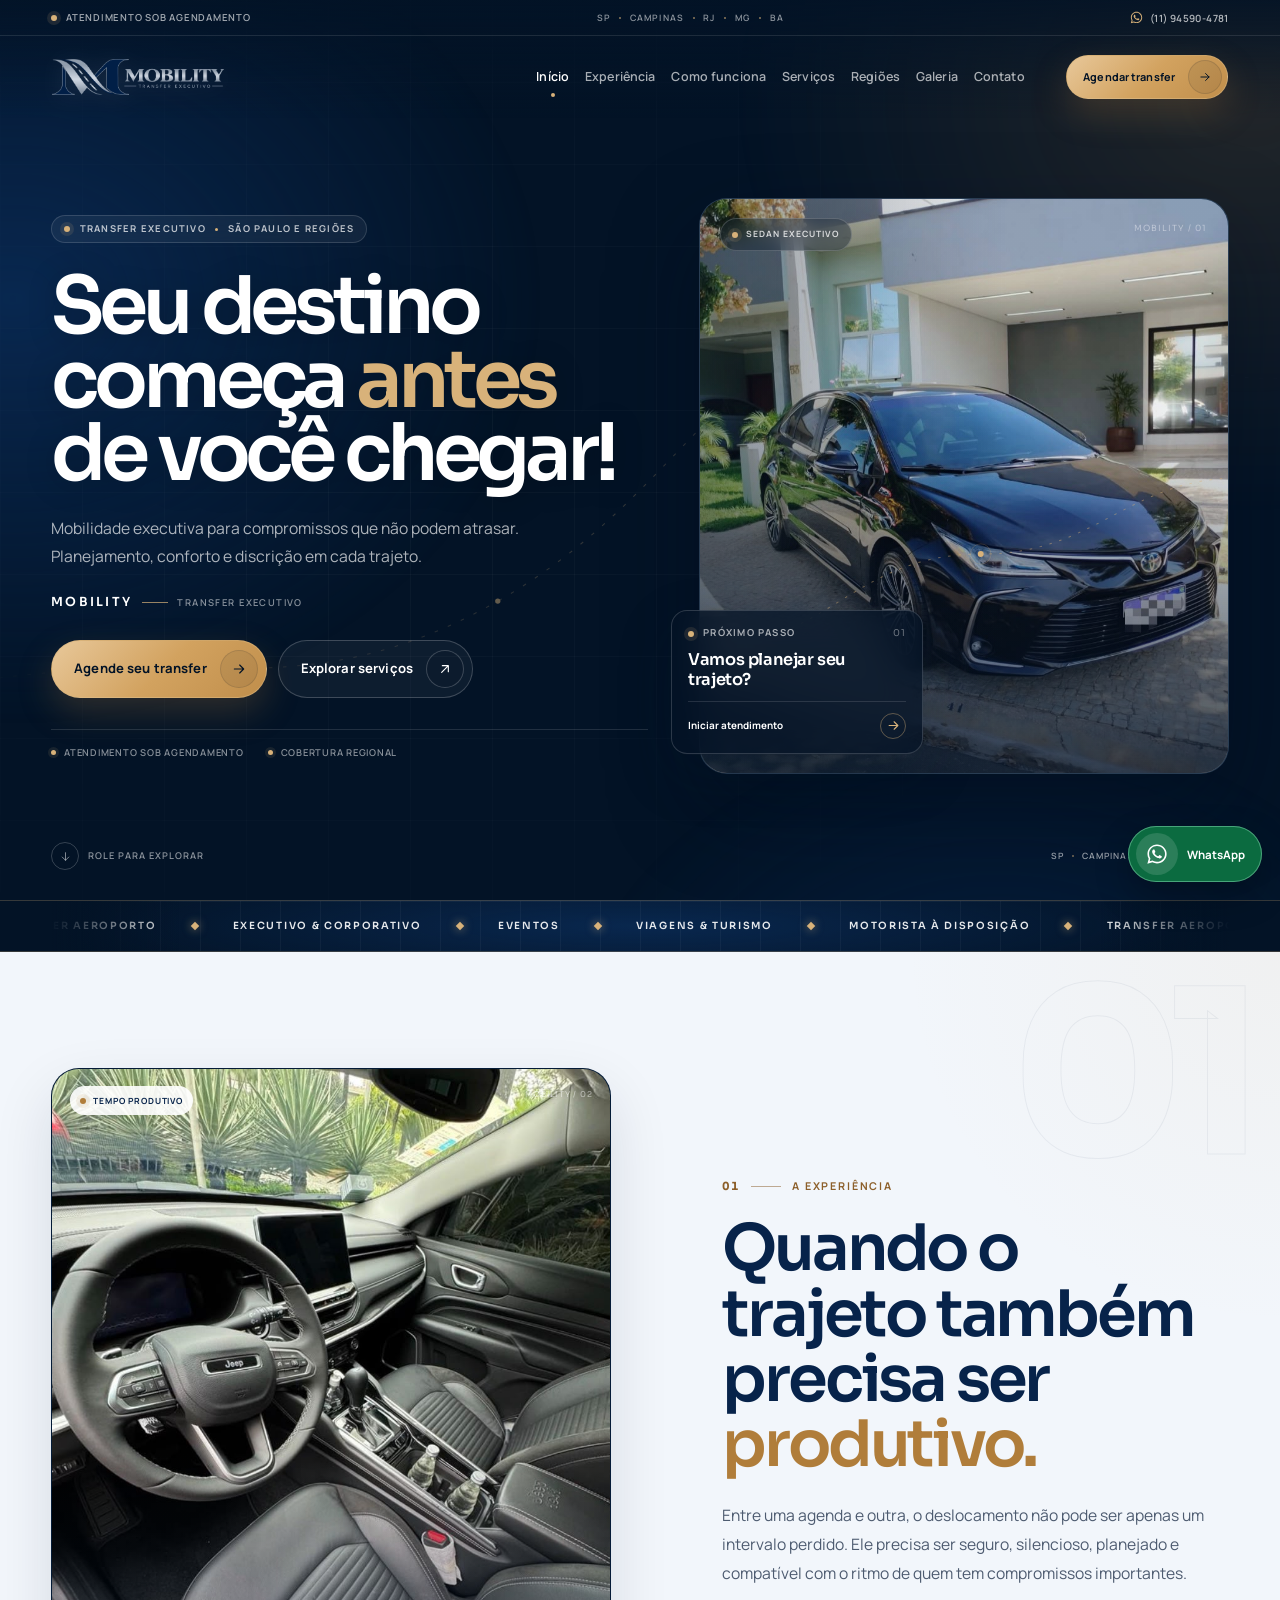
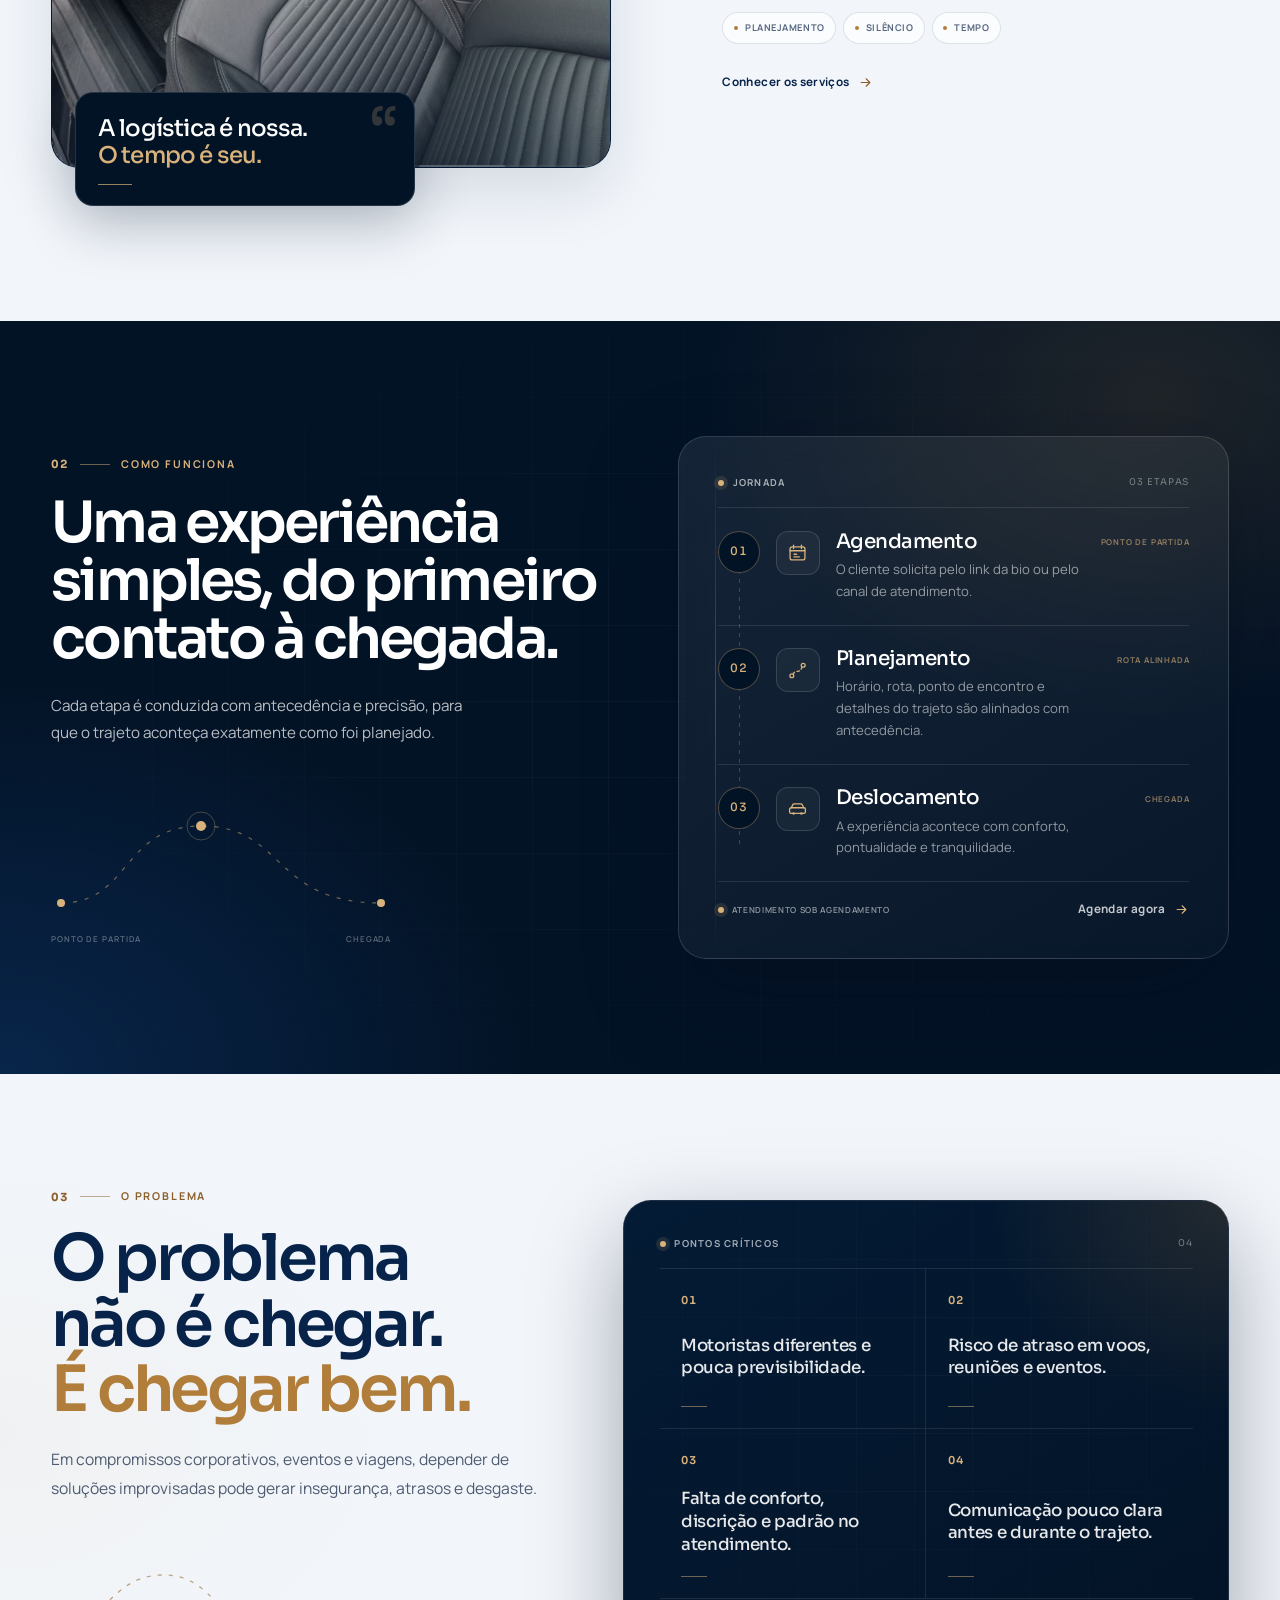
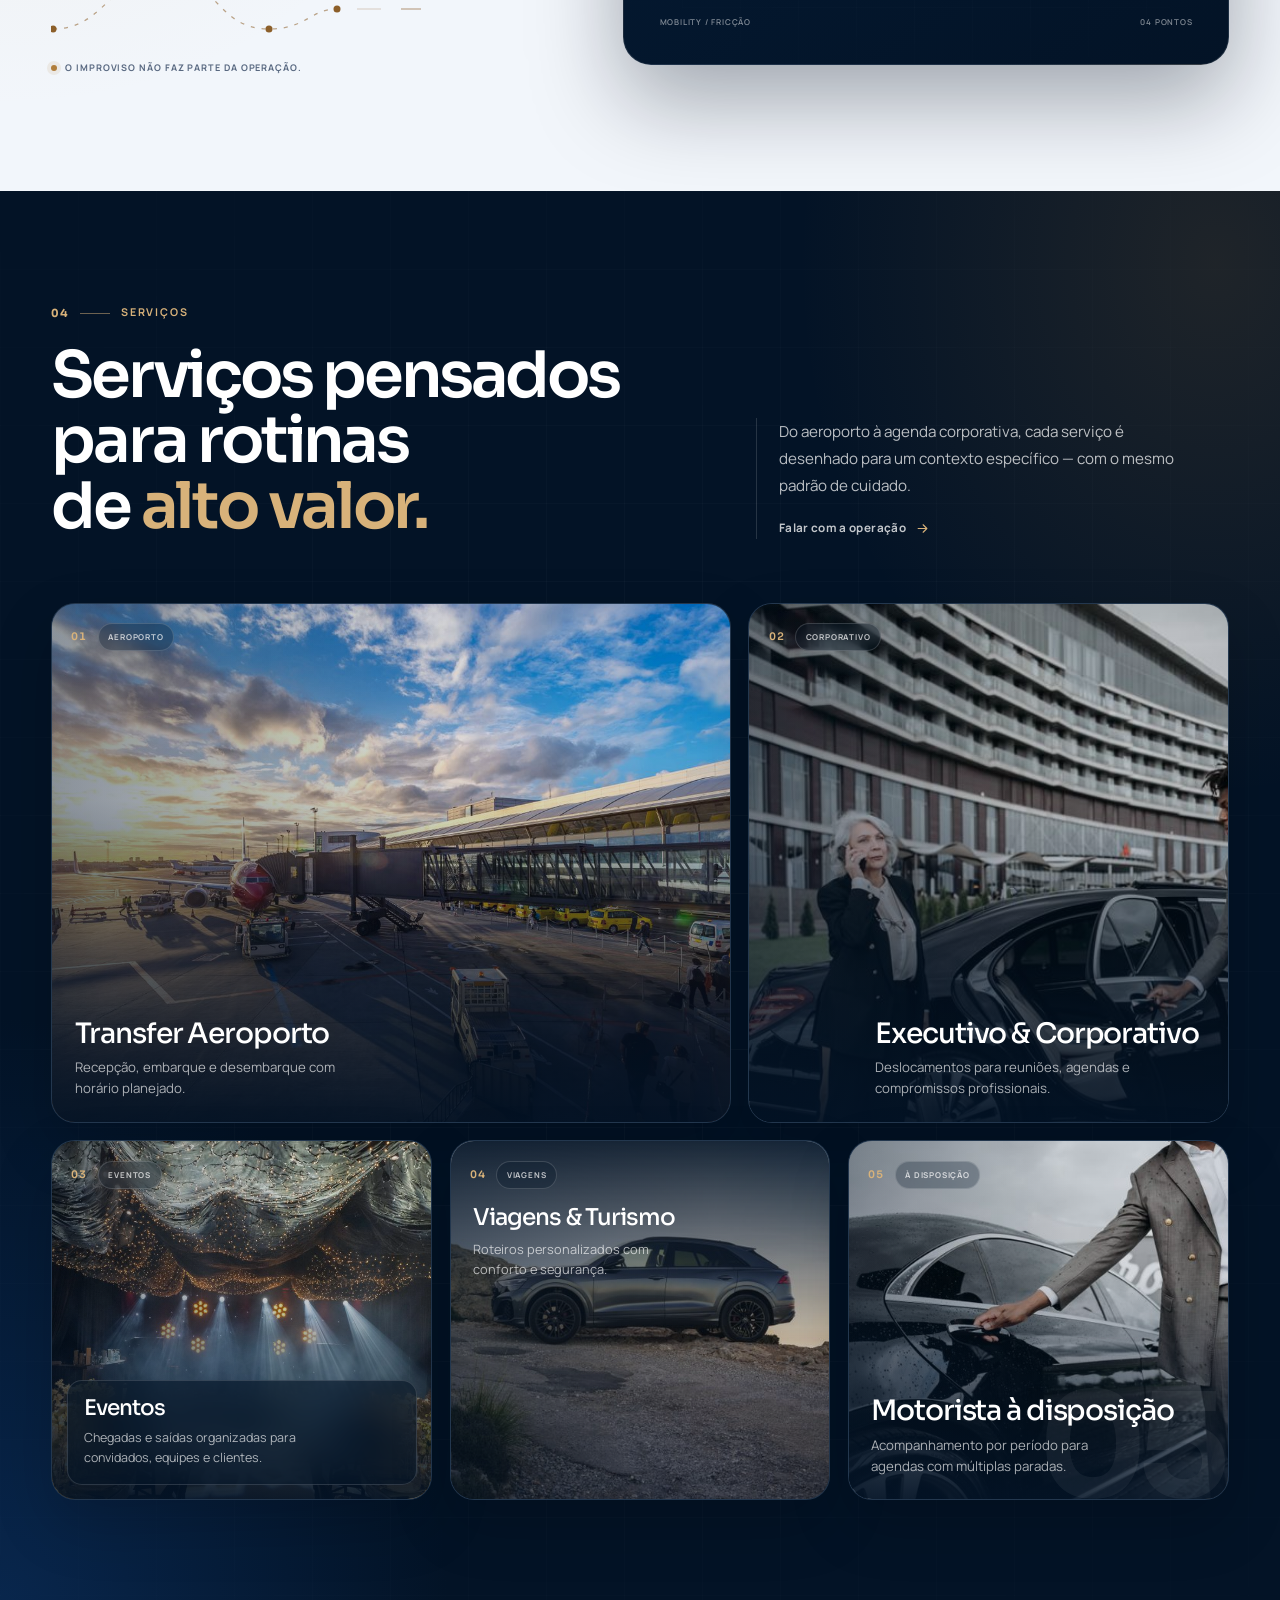
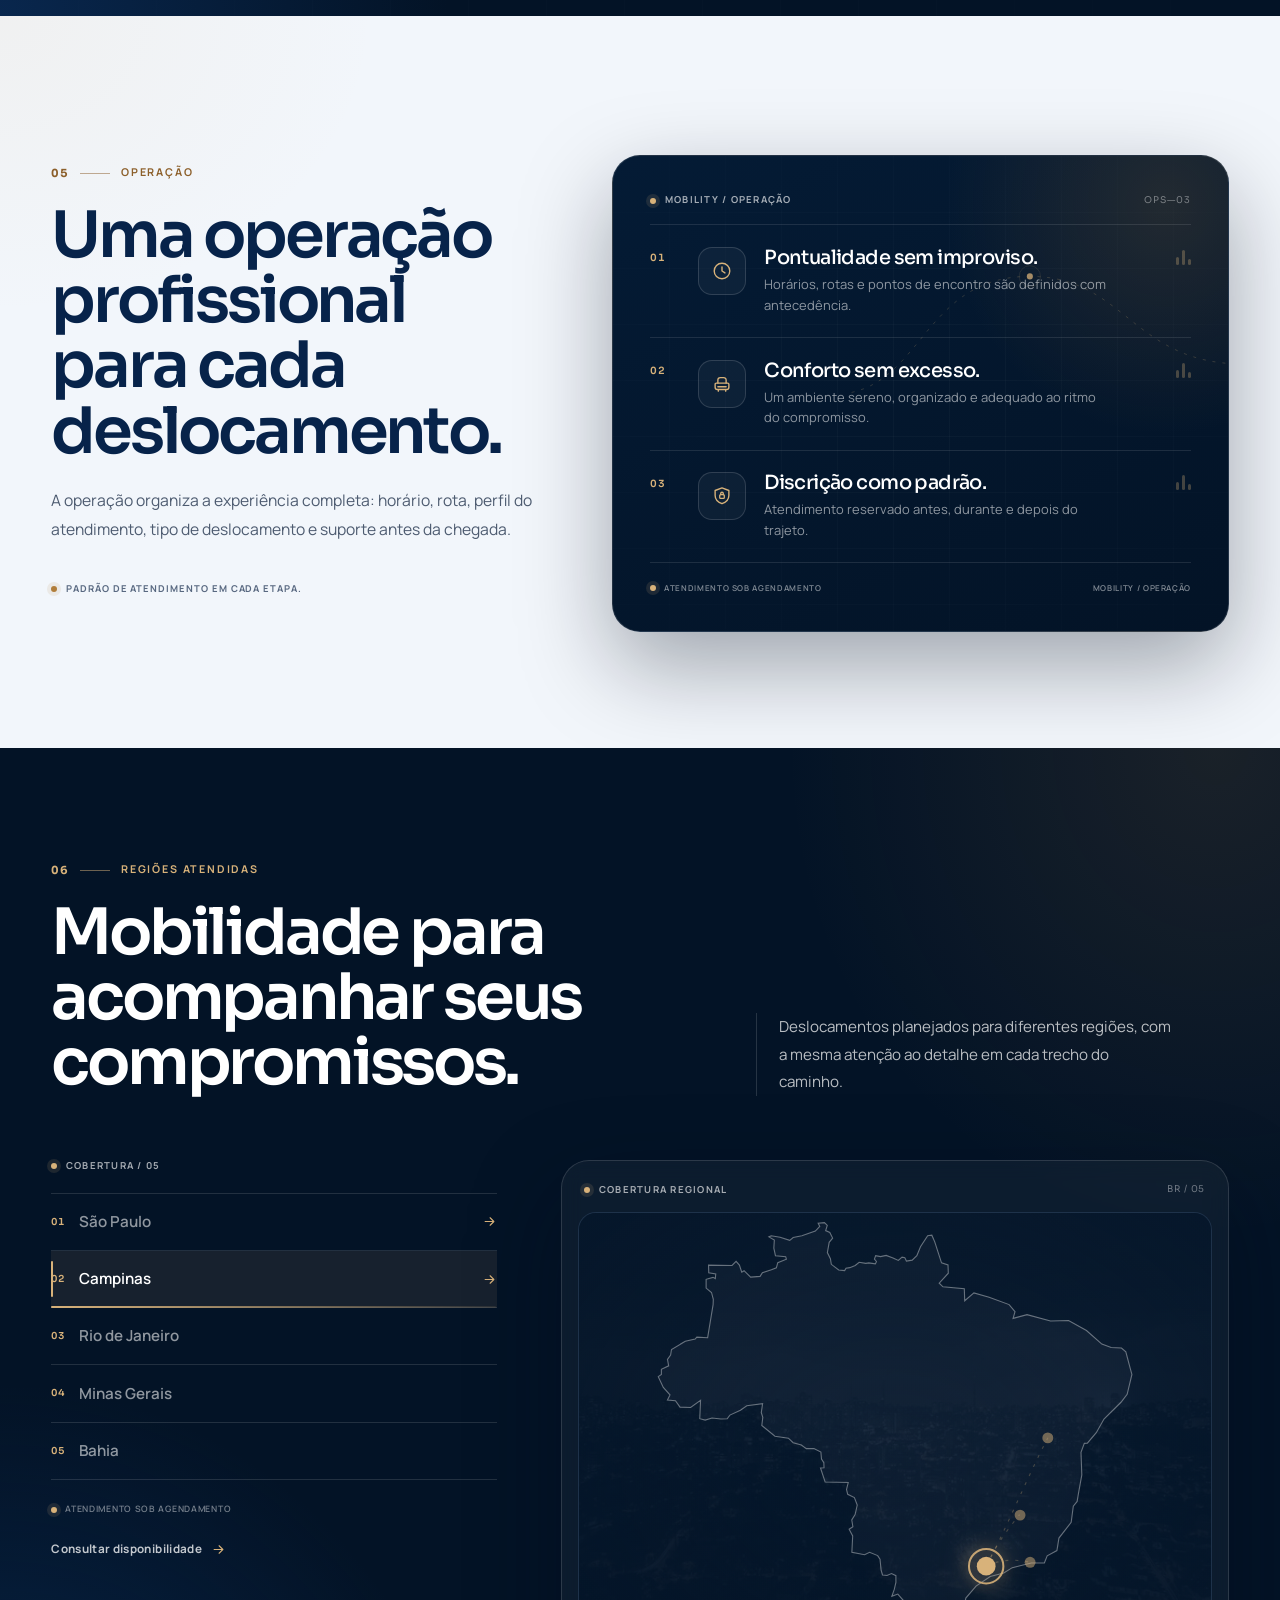
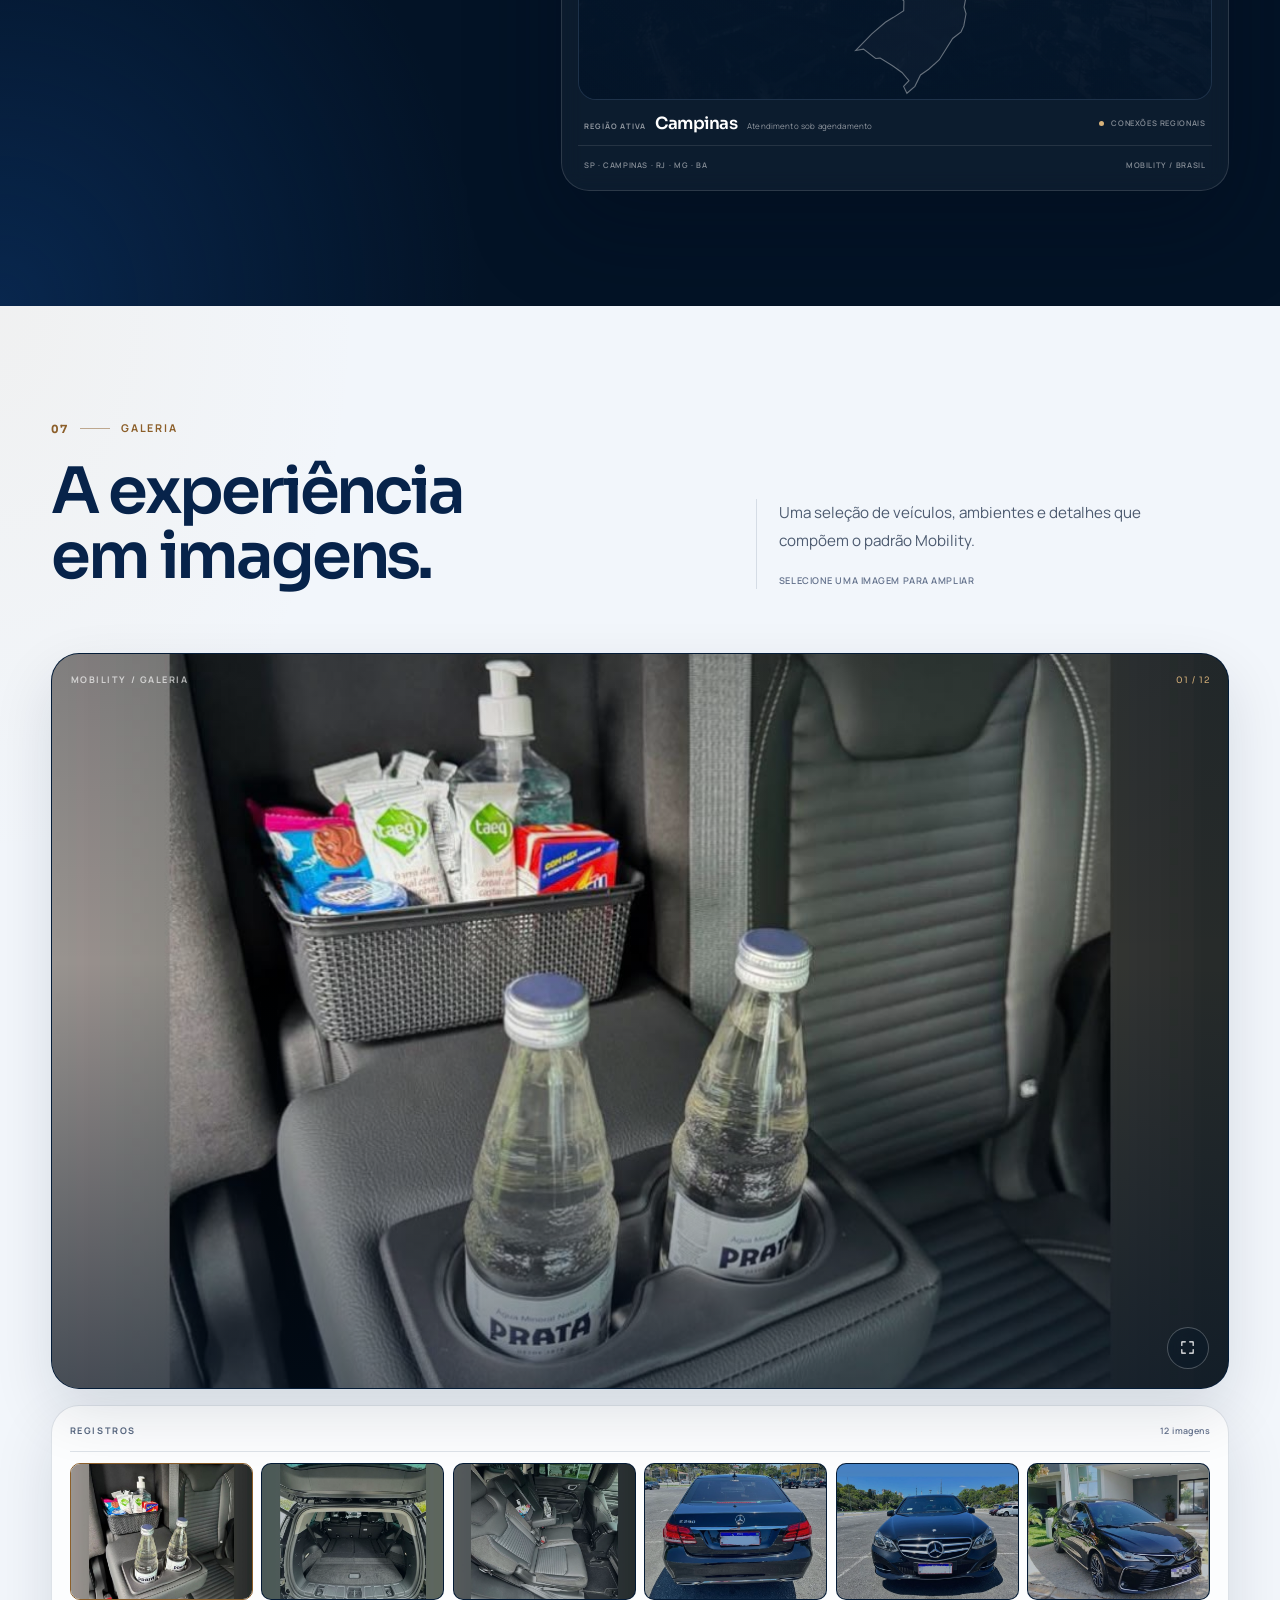
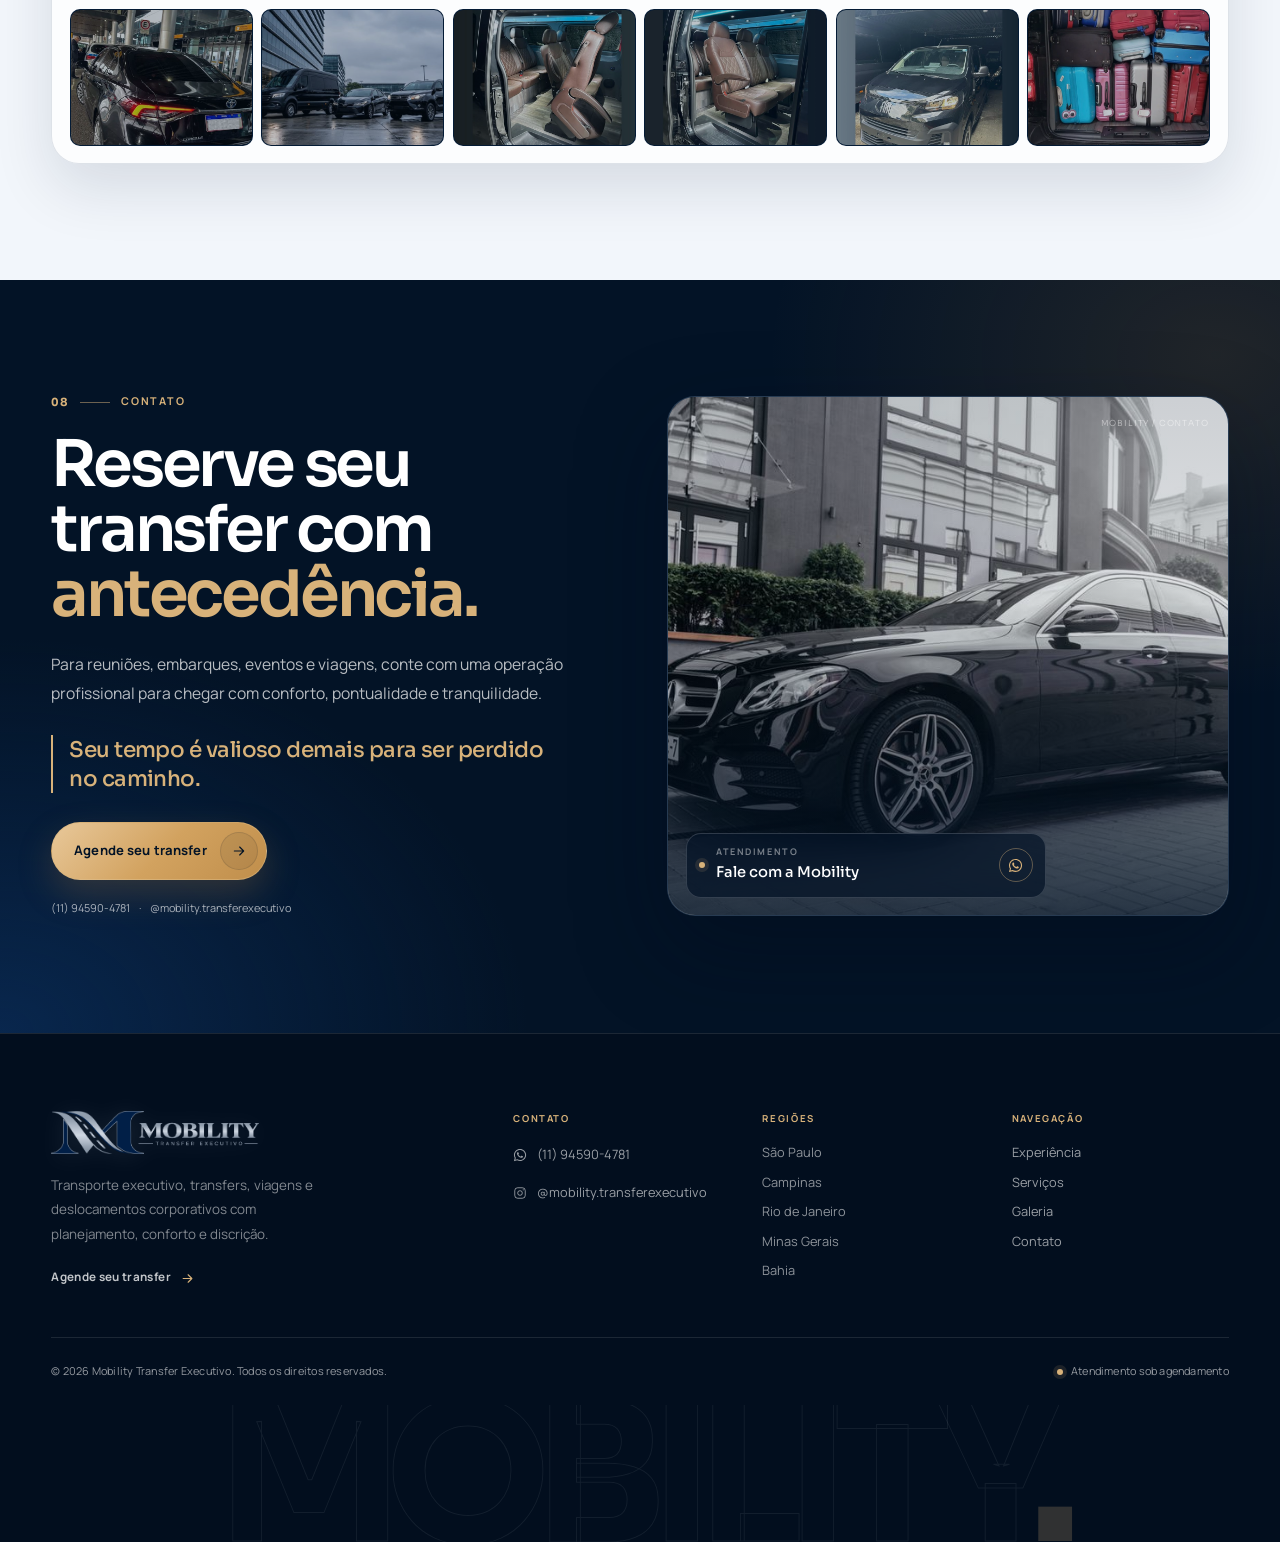
==== index.html @ 22a7e7bd "Site Mobility Transfer Executivo" ====
<!DOCTYPE html>
<html lang="pt-BR" class="no-js">
<head>
  <meta charset="UTF-8">
  <meta name="viewport" content="width=device-width, initial-scale=1.0">
  <meta name="theme-color" content="#07234A">

  <title>Mobility Transfer Executivo | Transfer Premium em São Paulo e Regiões</title>
  <meta name="description" content="Transporte executivo e transfers com motorista para aeroportos, reuniões, eventos e viagens. Pontualidade, discrição e conforto. Agende seu transfer pelo WhatsApp.">
  <meta name="robots" content="index, follow">

  <!-- OPEN GRAPH — troque as URLs relativas por URLs absolutas após a publicação. -->
  <meta property="og:type" content="website">
  <meta property="og:locale" content="pt_BR">
  <meta property="og:site_name" content="Mobility Transfer Executivo">
  <meta property="og:title" content="Mobility Transfer Executivo | Seu destino começa antes de você chegar">
  <meta property="og:description" content="Mobilidade executiva para aeroportos, reuniões, eventos e viagens. Planejamento, conforto e discrição. Atendimento em São Paulo, Campinas, Rio de Janeiro, Minas Gerais e Bahia.">
  <meta property="og:image" content="assets/img/og-image.jpg">
  <meta property="og:image:width" content="1200">
  <meta property="og:image:height" content="630">
  <meta property="og:image:alt" content="Sedã executivo preto em avenida urbana com edifícios modernos ao fundo">
  <meta name="twitter:card" content="summary_large_image">
  <meta name="twitter:title" content="Mobility Transfer Executivo">
  <meta name="twitter:description" content="Mobilidade executiva com planejamento, conforto e discrição. Agende seu transfer pelo WhatsApp.">
  <meta name="twitter:image" content="assets/img/og-image.jpg">

  <!-- FAVICON PROVISÓRIO — substitua pelo favicon oficial quando a logo chegar. -->
  <link rel="icon" type="image/svg+xml" href="assets/img/favicon.svg">
  <link rel="apple-touch-icon" href="assets/img/favicon.svg">

  <!-- TIPOGRAFIA — Sora para títulos e Manrope para textos. -->
  <link rel="preconnect" href="https://fonts.googleapis.com">
  <link rel="preconnect" href="https://fonts.gstatic.com" crossorigin>
  <link href="https://fonts.googleapis.com/css2?family=Manrope:wght@400;500;600;700&family=Sora:wght@400;500;600;700&display=swap" rel="stylesheet">

  <!-- IMAGEM PRINCIPAL — preload para melhorar o LCP. -->
  <link rel="preload" as="image" href="assets/img/fotohero.jpeg" fetchpriority="high">

  <link rel="stylesheet" href="assets/css/styles.css?v=20261105-13">

  <script>
    document.documentElement.classList.remove('no-js');
    document.documentElement.classList.add('js');
  </script>
  <script src="assets/js/main.js?v=20261105-13" defer></script>

  <!-- DADOS ESTRUTURADOS — sem endereço, avaliações ou informações não fornecidas. -->
  <script type="application/ld+json">
  {
    "@context": "https://schema.org",
    "@type": "Service",
    "name": "Mobility Transfer Executivo",
    "serviceType": "Transporte executivo e transfer",
    "description": "Serviço de transfer executivo, transporte corporativo, eventos e viagens, com planejamento de horário, rota e atendimento. Atendimento sob agendamento.",
    "provider": {
      "@type": "Organization",
      "name": "Mobility Transfer Executivo",
      "telephone": "+55-11-94590-4781",
      "sameAs": [
        "https://www.instagram.com/mobility.transferexecutivo/"
      ]
    },
    "areaServed": [
      { "@type": "AdministrativeArea", "name": "São Paulo" },
      { "@type": "AdministrativeArea", "name": "Campinas" },
      { "@type": "AdministrativeArea", "name": "Rio de Janeiro" },
      { "@type": "AdministrativeArea", "name": "Minas Gerais" },
      { "@type": "AdministrativeArea", "name": "Bahia" }
    ],
    "availableChannel": {
      "@type": "ServiceChannel",
      "serviceUrl": "https://wa.me/5511945904781",
      "servicePhone": {
        "@type": "ContactPoint",
        "telephone": "+55-11-94590-4781",
        "contactType": "customer service",
        "availableLanguage": "Portuguese"
      }
    }
  }
  </script>
</head>

<body>
  <!--
    GUIA RÁPIDO DE EDIÇÃO
    - Logo: assets/logo.png aplicada nos blocos .brand (header e rodapé).
    - Hero: assets/img/fotohero.jpeg.
    - Experiência: assets/img/experiencia.jpeg.
    - Serviços: assets/img/svc-*.jpg.
    - Regiões: assets/img/regioes-saopaulo-*.jpg.
    - CTA: assets/img/cta-sedan-*.jpg.
    - Galeria: assets/img/gallery/galeria-*.jpg (versões 700 e 1400 px).
    - WhatsApp: https://wa.me/5511945904781 em todos os CTAs e no botão flutuante.
    - Instagram: https://www.instagram.com/mobility.transferexecutivo/ no CTA final e no rodapé.
    - Após publicar em um domínio definitivo, atualize og:image, twitter:image e demais URLs.
  -->

  <!-- SPRITE DE ÍCONES -->
  <svg class="icon-sprite" aria-hidden="true" focusable="false">
    <symbol id="i-whatsapp" viewBox="0 0 448 512">
      <path fill="currentColor" d="M380.9 97.1C339 55.1 283.2 32 223.9 32c-122.4 0-222 99.6-222 222 0 39.1 10.2 77.3 29.6 111L0 480l117.7-30.9c32.4 17.7 68.9 27 106.1 27h.1c122.3 0 224.1-99.6 224.1-222 0-59.3-25.2-115-67.1-157zm-157 341.6c-33.2 0-65.7-8.9-94.1-25.7l-6.7-4-69.8 18.3L72 359.2l-4.4-7c-18.5-29.4-28.2-63.3-28.2-98.2 0-101.7 82.8-184.5 184.6-184.5 49.3 0 95.6 19.2 130.4 54.1 34.8 34.9 56.2 81.2 56.1 130.5 0 101.8-84.9 184.6-186.6 184.6zm101.2-138.2c-5.5-2.8-32.8-16.2-37.9-18-5.1-1.9-8.8-2.8-12.5 2.8-3.7 5.6-14.3 18-17.6 21.8-3.2 3.7-6.5 4.2-12 1.4-32.6-16.3-54-29.1-75.5-66-5.7-9.8 5.7-9.1 16.3-30.3 1.8-3.7.9-6.9-.5-9.7-1.4-2.8-12.5-30.1-17.1-41.2-4.5-10.8-9.1-9.3-12.5-9.5-3.2-.2-6.9-.2-10.6-.2-3.7 0-9.7 1.4-14.8 6.9-5.1 5.6-19.4 19-19.4 46.3 0 27.3 19.9 53.7 22.6 57.4 2.8 3.7 39.1 59.7 94.8 83.8 35.2 15.2 49 16.5 66.6 13.9 10.7-1.6 32.8-13.4 37.4-26.4 4.6-13 4.6-24.1 3.2-26.4-1.3-2.5-5-3.9-10.5-6.6z"/>
    </symbol>
    <symbol id="i-arrow" viewBox="0 0 24 24">
      <path fill="none" stroke="currentColor" stroke-width="1.7" stroke-linecap="round" stroke-linejoin="round" d="M5 12h14M13 6l6 6-6 6"/>
    </symbol>
    <symbol id="i-arrow-up" viewBox="0 0 24 24">
      <path fill="none" stroke="currentColor" stroke-width="1.7" stroke-linecap="round" stroke-linejoin="round" d="M7 17 17 7M8 7h9v9"/>
    </symbol>
    <symbol id="i-instagram" viewBox="0 0 24 24">
      <rect x="3" y="3" width="18" height="18" rx="5" fill="none" stroke="currentColor" stroke-width="1.5"/>
      <circle cx="12" cy="12" r="4" fill="none" stroke="currentColor" stroke-width="1.5"/>
      <circle cx="17.5" cy="6.5" r="1" fill="currentColor"/>
    </symbol>
    <symbol id="i-clock" viewBox="0 0 24 24">
      <circle cx="12" cy="12" r="8.5" fill="none" stroke="currentColor" stroke-width="1.5"/>
      <path fill="none" stroke="currentColor" stroke-width="1.5" stroke-linecap="round" d="M12 7.5V12l3.2 2.1"/>
    </symbol>
    <symbol id="i-seat" viewBox="0 0 24 24">
      <path fill="none" stroke="currentColor" stroke-width="1.5" stroke-linecap="round" stroke-linejoin="round" d="M7.5 11V7.7A2.7 2.7 0 0 1 10.2 5h3.6a2.7 2.7 0 0 1 2.7 2.7V11"/>
      <path fill="none" stroke="currentColor" stroke-width="1.5" stroke-linecap="round" stroke-linejoin="round" d="M5.8 11h12.4a1.3 1.3 0 0 1 1.3 1.3v3.2a2.5 2.5 0 0 1-2.5 2.5h-10a2.5 2.5 0 0 1-2.5-2.5v-3.2A1.3 1.3 0 0 1 5.8 11ZM8 18v1.8M16 18v1.8M7.5 15h9"/>
    </symbol>
    <symbol id="i-shield" viewBox="0 0 24 24">
      <path fill="none" stroke="currentColor" stroke-width="1.5" stroke-linejoin="round" d="M12 3.2 19.5 6v5.4c0 4.4-3.1 7.3-7.5 9-4.4-1.7-7.5-4.6-7.5-9V6L12 3.2Z"/>
      <rect x="9.5" y="10.5" width="5" height="4.2" rx="1" fill="none" stroke="currentColor" stroke-width="1.4"/>
      <path fill="none" stroke="currentColor" stroke-width="1.4" stroke-linecap="round" d="M10.6 10.5V9.3a1.4 1.4 0 0 1 2.8 0v1.2"/>
    </symbol>
    <symbol id="i-calendar" viewBox="0 0 24 24">
      <rect x="3.5" y="5.5" width="17" height="15" rx="2.5" fill="none" stroke="currentColor" stroke-width="1.5"/>
      <path fill="none" stroke="currentColor" stroke-width="1.5" stroke-linecap="round" d="M7.5 3.5v4M16.5 3.5v4M3.5 10h17"/>
      <path fill="none" stroke="currentColor" stroke-width="1.5" stroke-linecap="round" d="M8 14h3M8 17h6"/>
    </symbol>
    <symbol id="i-route" viewBox="0 0 24 24">
      <circle cx="5.5" cy="18" r="2.2" fill="none" stroke="currentColor" stroke-width="1.5"/>
      <circle cx="18.5" cy="6" r="2.2" fill="none" stroke="currentColor" stroke-width="1.5"/>
      <path fill="none" stroke="currentColor" stroke-width="1.5" stroke-linecap="round" stroke-dasharray="3 3" d="M7 16.5c1-3.2 3-3.6 5-3.6s4-.4 4.8-4.2"/>
    </symbol>
    <symbol id="i-car" viewBox="0 0 24 24">
      <path fill="none" stroke="currentColor" stroke-width="1.5" stroke-linecap="round" stroke-linejoin="round" d="m5 10 1.5-3.3A2 2 0 0 1 8.3 5.5h7.4a2 2 0 0 1 1.8 1.2L19 10"/>
      <path fill="none" stroke="currentColor" stroke-width="1.5" stroke-linejoin="round" d="M4.5 10h15a1.5 1.5 0 0 1 1.5 1.5v3.3a1.7 1.7 0 0 1-1.7 1.7H4.7A1.7 1.7 0 0 1 3 14.8v-3.3A1.5 1.5 0 0 1 4.5 10Z"/>
      <circle cx="7.5" cy="16.5" r="1.4" fill="currentColor"/>
      <circle cx="16.5" cy="16.5" r="1.4" fill="currentColor"/>
    </symbol>
    <symbol id="i-expand" viewBox="0 0 24 24">
      <path fill="none" stroke="currentColor" stroke-width="1.6" stroke-linecap="round" stroke-linejoin="round" d="M9 4H4v5M15 4h5v5M9 20H4v-5M15 20h5v-5"/>
    </symbol>
    <symbol id="i-close" viewBox="0 0 24 24">
      <path fill="none" stroke="currentColor" stroke-width="1.6" stroke-linecap="round" d="m6 6 12 12M18 6 6 18"/>
    </symbol>
    <symbol id="i-chevron-left" viewBox="0 0 24 24">
      <path fill="none" stroke="currentColor" stroke-width="1.7" stroke-linecap="round" stroke-linejoin="round" d="M15 5l-7 7 7 7"/>
    </symbol>
    <symbol id="i-chevron-right" viewBox="0 0 24 24">
      <path fill="none" stroke="currentColor" stroke-width="1.7" stroke-linecap="round" stroke-linejoin="round" d="m9 5 7 7-7 7"/>
    </symbol>
  </svg>

  <a class="skip-link" href="#conteudo">Pular para o conteúdo</a>

  <header class="site-header" id="topo">
    <div class="topbar">
      <div class="container topbar-inner">
        <p class="topbar-status"><span class="status-dot" aria-hidden="true"></span> Atendimento sob agendamento</p>
        <p class="topbar-regions" aria-hidden="true">
          <span>SP</span><i></i><span>Campinas</span><i></i><span>RJ</span><i></i><span>MG</span><i></i><span>BA</span>
        </p>
        <a class="topbar-phone" href="https://wa.me/5511945904781" target="_blank" rel="noopener noreferrer">
          <svg class="icon" aria-hidden="true"><use href="#i-whatsapp"></use></svg>
          (11) 94590-4781
        </a>
      </div>
    </div>

    <div class="header-shell">
      <div class="container">
        <div class="header-bar">
          <a class="brand" href="#inicio" aria-label="Mobility Transfer Executivo — ir para o início">
            <img class="brand-logo" src="assets/logo.png" alt="" width="1027" height="213" fetchpriority="high" decoding="async">
          </a>

          <nav class="nav-desktop" aria-label="Navegação principal">
            <ul>
              <li><a class="nav-link" href="#inicio">Início</a></li>
              <li><a class="nav-link" href="#experiencia">Experiência</a></li>
              <li><a class="nav-link" href="#como-funciona">Como funciona</a></li>
              <li><a class="nav-link" href="#servicos">Serviços</a></li>
              <li><a class="nav-link" href="#regioes">Regiões</a></li>
              <li><a class="nav-link" href="#galeria">Galeria</a></li>
              <li><a class="nav-link" href="#contato">Contato</a></li>
            </ul>
          </nav>

          <div class="header-actions">
            <a class="btn btn--primary btn--header" href="https://wa.me/5511945904781" target="_blank" rel="noopener noreferrer">
              Agendar transfer
              <span class="btn-icon"><svg class="icon" aria-hidden="true"><use href="#i-arrow"></use></svg></span>
            </a>
            <button class="nav-toggle" type="button" aria-label="Abrir menu" aria-expanded="false" aria-controls="menu-mobile">
              <span></span>
              <span></span>
            </button>
          </div>
        </div>
      </div>
    </div>
  </header>

  <!-- MENU MOBILE -->
  <div class="mobile-nav" id="menu-mobile" aria-hidden="true">
    <div class="mobile-nav-grid">
      <nav aria-label="Navegação mobile">
        <ul>
          <li><a href="#inicio"><span>01</span>Início</a></li>
          <li><a href="#experiencia"><span>02</span>Experiência</a></li>
          <li><a href="#como-funciona"><span>03</span>Como funciona</a></li>
          <li><a href="#servicos"><span>04</span>Serviços</a></li>
          <li><a href="#regioes"><span>05</span>Regiões</a></li>
          <li><a href="#galeria"><span>06</span>Galeria</a></li>
          <li><a href="#contato"><span>07</span>Contato</a></li>
        </ul>
      </nav>

      <div class="mobile-nav-aside">
        <p class="mobile-nav-kicker"><span class="status-dot" aria-hidden="true"></span> Atendimento sob agendamento</p>
        <p class="mobile-nav-regions">SP · CAMPINAS · RJ · MG · BA</p>
        <a class="btn btn--primary" href="https://wa.me/5511945904781" target="_blank" rel="noopener noreferrer">
          Agende seu transfer
          <span class="btn-icon"><svg class="icon" aria-hidden="true"><use href="#i-arrow"></use></svg></span>
        </a>
        <a class="mobile-nav-phone" href="tel:+5511945904781">(11) 94590-4781</a>
        <a class="mobile-nav-social" href="https://www.instagram.com/mobility.transferexecutivo/" target="_blank" rel="noopener noreferrer">
          <svg class="icon" aria-hidden="true"><use href="#i-instagram"></use></svg>
          @mobility.transferexecutivo
        </a>
      </div>
    </div>
  </div>

  <main id="conteudo" tabindex="-1">

    <!-- ============================================================
         HERO
         IMAGEM: assets/img/fotohero.jpeg.
         ============================================================ -->
    <section class="hero" id="inicio" aria-labelledby="hero-title">
      <div class="hero-bg" aria-hidden="true">
        <div class="hero-grid"></div>
        <div class="hero-glow"></div>
        <svg class="hero-route-bg" viewBox="0 0 1440 900" fill="none" aria-hidden="true">
          <path d="M-80 720C210 660 330 750 560 620C800 484 820 270 1110 300C1280 317 1390 410 1520 350" stroke="url(#heroLine)" stroke-width="1.2" stroke-dasharray="4 12"/>
          <circle cx="560" cy="620" r="3" fill="#D8B27A"/>
          <circle cx="1110" cy="300" r="4" fill="#D8B27A"/>
          <circle cx="1110" cy="300" r="12" stroke="#D8B27A" stroke-opacity=".3"/>
          <defs>
            <linearGradient id="heroLine" x1="-80" y1="720" x2="1520" y2="350" gradientUnits="userSpaceOnUse">
              <stop stop-color="#D8B27A" stop-opacity="0"/>
              <stop offset=".5" stop-color="#D8B27A" stop-opacity=".5"/>
              <stop offset="1" stop-color="#65738D" stop-opacity="0"/>
            </linearGradient>
          </defs>
        </svg>
      </div>

      <div class="container hero-inner">
        <div class="hero-copy">
          <p class="eyebrow eyebrow--light hero-eyebrow reveal" style="--delay: .02s">
            <span class="status-dot" aria-hidden="true"></span>
            Transfer executivo
            <span class="eyebrow-dot" aria-hidden="true"></span>
            São Paulo e regiões
          </p>

          <h1 class="hero-title reveal" id="hero-title" style="--delay: .08s">
            <span>Seu destino</span>
            <span>começa <em>antes</em></span>
            <span>de você chegar!</span>
          </h1>

          <p class="hero-lead reveal" style="--delay: .14s">
            Mobilidade executiva para compromissos que não podem atrasar.
            Planejamento, conforto e discrição em cada trajeto.
          </p>

          <p class="hero-signature reveal" style="--delay: .2s">
            <span class="hero-brand">MOBILITY</span>
            <span class="sr-only">—</span>
            <i aria-hidden="true"></i>
            <span>Transfer Executivo</span>
          </p>

          <div class="hero-actions reveal" style="--delay: .26s">
            <a class="btn btn--primary btn--lg" href="https://wa.me/5511945904781" target="_blank" rel="noopener noreferrer">
              Agende seu transfer
              <span class="btn-icon"><svg class="icon" aria-hidden="true"><use href="#i-arrow"></use></svg></span>
            </a>
            <a class="btn btn--ghost btn--lg" href="#servicos">
              Explorar serviços
              <span class="btn-icon"><svg class="icon" aria-hidden="true"><use href="#i-arrow-up"></use></svg></span>
            </a>
          </div>

          <ul class="hero-meta reveal" style="--delay: .32s">
            <li><span class="meta-check" aria-hidden="true"></span> Atendimento sob agendamento</li>
            <li><span class="meta-check" aria-hidden="true"></span> Cobertura regional</li>
          </ul>
        </div>

        <div class="hero-visual">
          <div class="hero-photo">
            <img
              class="hero-img"
              src="assets/img/fotohero.jpeg"
              alt="Sedã executivo preto estacionado em frente a uma residência moderna"
              width="942"
              height="1129"
              fetchpriority="high"
              decoding="async">
            <div class="hero-photo-shade" aria-hidden="true"></div>
            <span class="hero-photo-badge"><span class="status-dot" aria-hidden="true"></span> SEDAN EXECUTIVO</span>
            <span class="hero-photo-code" aria-hidden="true">MOBILITY / 01</span>
            <svg class="hero-photo-route" viewBox="0 0 620 620" fill="none" aria-hidden="true">
              <path d="M-20 505C150 505 175 390 330 390C470 390 500 300 640 300" stroke="#D8B27A" stroke-opacity=".45" stroke-width="1.2" stroke-dasharray="3 9"/>
              <circle cx="330" cy="390" r="3.5" fill="#D8B27A"/>
              <circle cx="330" cy="390" r="12" stroke="#D8B27A" stroke-opacity=".25"/>
            </svg>
          </div>

          <aside class="hero-panel" aria-label="Agendamento rápido">
            <div class="hero-panel-head">
              <span class="panel-kicker"><span class="status-dot" aria-hidden="true"></span> Próximo passo</span>
              <span class="panel-code">01</span>
            </div>
            <p class="hero-panel-title">Vamos planejar seu trajeto?</p>
            <a class="hero-panel-link" href="https://wa.me/5511945904781" target="_blank" rel="noopener noreferrer">
              Iniciar atendimento
              <span class="icon-circle"><svg class="icon" aria-hidden="true"><use href="#i-arrow"></use></svg></span>
            </a>
          </aside>
        </div>
      </div>

      <div class="container hero-foot">
        <a class="scroll-link" href="#experiencia">
          <span class="scroll-icon"><svg class="icon" aria-hidden="true"><use href="#i-arrow"></use></svg></span>
          Role para explorar
        </a>
        <p class="hero-regions">SP <i></i> CAMPINAS <i></i> RJ <i></i> MG <i></i> BA</p>
      </div>
    </section>

    <!-- FAIXA DE SERVIÇOS / MOVIMENTO -->
    <div class="ticker" aria-hidden="true">
      <div class="ticker-track">
        <span>Transfer Aeroporto</span><i></i>
        <span>Executivo &amp; Corporativo</span><i></i>
        <span>Eventos</span><i></i>
        <span>Viagens &amp; Turismo</span><i></i>
        <span>Motorista à disposição</span><i></i>
        <span>Transfer Aeroporto</span><i></i>
        <span>Executivo &amp; Corporativo</span><i></i>
        <span>Eventos</span><i></i>
        <span>Viagens &amp; Turismo</span><i></i>
        <span>Motorista à disposição</span><i></i>
      </div>
    </div>

    <!-- ============================================================
         EXPERIÊNCIA
         IMAGEM: assets/img/experiencia.jpeg
         ============================================================ -->
    <section class="section section--light experience" id="experiencia" aria-labelledby="experiencia-title">
      <div class="section-number" aria-hidden="true">01</div>
      <div class="container">
        <div class="experience-grid">
          <div class="experience-copy">
            <p class="eyebrow reveal"><span class="eyebrow-num">01</span><span class="eyebrow-line"></span> A experiência</p>
            <h2 class="section-title reveal" id="experiencia-title" style="--delay: .06s">
              Quando o trajeto também precisa ser <span class="accent">produtivo.</span>
            </h2>
            <p class="lead reveal" style="--delay: .12s">
              Entre uma agenda e outra, o deslocamento não pode ser apenas um intervalo perdido.
              Ele precisa ser seguro, silencioso, planejado e compatível com o ritmo de quem tem
              compromissos importantes.
            </p>

            <div class="feature-chips reveal" style="--delay: .18s" aria-label="Atributos da experiência">
              <span>Planejamento</span>
              <span>Silêncio</span>
              <span>Tempo</span>
            </div>

            <a class="text-link reveal" style="--delay: .24s" href="#servicos">
              Conhecer os serviços
              <svg class="icon" aria-hidden="true"><use href="#i-arrow"></use></svg>
            </a>
          </div>

          <div class="experience-media reveal" style="--delay: .1s">
            <div class="experience-photo">
              <img
                src="assets/img/experiencia.jpeg"
                alt="Interior de SUV executivo com painel digital, volante e bancos em couro"
                width="1170"
                height="1121"
                loading="lazy"
                decoding="async">
              <span class="media-badge"><span class="status-dot" aria-hidden="true"></span> TEMPO PRODUTIVO</span>
              <span class="media-code" aria-hidden="true">MOBILITY / 02</span>
            </div>

            <blockquote class="experience-quote">
              <span class="quote-mark" aria-hidden="true">“</span>
              <p>A logística é nossa.<br><span>O tempo é seu.</span></p>
              <span class="quote-line" aria-hidden="true"></span>
            </blockquote>
          </div>
        </div>
      </div>
    </section>

    <!-- ============================================================
         COMO FUNCIONA
         ============================================================ -->
    <section class="section section--dark how" id="como-funciona" aria-labelledby="como-funciona-title">
      <div class="container">
        <div class="how-grid">
          <div class="how-copy">
            <p class="eyebrow eyebrow--light reveal"><span class="eyebrow-num">02</span><span class="eyebrow-line"></span> Como funciona</p>
            <h2 class="section-title reveal" id="como-funciona-title" style="--delay: .06s">
              Uma experiência simples, do primeiro contato à chegada.
            </h2>
            <p class="section-lead section-lead--light reveal" style="--delay: .12s">
              Cada etapa é conduzida com antecedência e precisão, para que o trajeto aconteça
              exatamente como foi planejado.
            </p>

            <div class="how-orbit reveal" style="--delay: .18s" aria-hidden="true">
              <svg viewBox="0 0 340 150" fill="none">
                <path d="M10 115C80 115 70 38 150 38C235 38 220 115 330 115" stroke="#D8B27A" stroke-opacity=".5" stroke-width="1.2" stroke-dasharray="4 8"/>
                <circle cx="10" cy="115" r="4" fill="#D8B27A"/>
                <circle cx="150" cy="38" r="5" fill="#D8B27A"/>
                <circle cx="150" cy="38" r="14" stroke="#D8B27A" stroke-opacity=".3"/>
                <circle cx="330" cy="115" r="4" fill="#D8B27A"/>
              </svg>
              <span>PONTO DE PARTIDA</span>
              <span>CHEGADA</span>
            </div>
          </div>

          <div class="journey-panel reveal" style="--delay: .12s">
            <div class="journey-head">
              <span class="panel-kicker"><span class="status-dot" aria-hidden="true"></span> Jornada</span>
              <span class="panel-code">03 ETAPAS</span>
            </div>

            <ol class="journey-list">
              <li class="journey-step">
                <span class="journey-marker">01</span>
                <span class="journey-icon" aria-hidden="true"><svg class="icon"><use href="#i-calendar"></use></svg></span>
                <div class="journey-content">
                  <h3>Agendamento</h3>
                  <p>O cliente solicita pelo link da bio ou pelo canal de atendimento.</p>
                </div>
                <span class="journey-status">PONTO DE PARTIDA</span>
              </li>

              <li class="journey-step">
                <span class="journey-marker">02</span>
                <span class="journey-icon" aria-hidden="true"><svg class="icon"><use href="#i-route"></use></svg></span>
                <div class="journey-content">
                  <h3>Planejamento</h3>
                  <p>Horário, rota, ponto de encontro e detalhes do trajeto são alinhados com antecedência.</p>
                </div>
                <span class="journey-status">ROTA ALINHADA</span>
              </li>

              <li class="journey-step">
                <span class="journey-marker">03</span>
                <span class="journey-icon" aria-hidden="true"><svg class="icon"><use href="#i-car"></use></svg></span>
                <div class="journey-content">
                  <h3>Deslocamento</h3>
                  <p>A experiência acontece com conforto, pontualidade e tranquilidade.</p>
                </div>
                <span class="journey-status">CHEGADA</span>
              </li>
            </ol>

            <div class="journey-foot">
              <span><span class="status-dot" aria-hidden="true"></span> Atendimento sob agendamento</span>
              <a class="text-link text-link--light" href="https://wa.me/5511945904781" target="_blank" rel="noopener noreferrer">
                Agendar agora
                <svg class="icon" aria-hidden="true"><use href="#i-arrow"></use></svg>
              </a>
            </div>
          </div>
        </div>
      </div>
    </section>

    <!-- ============================================================
         PROBLEMA
         ============================================================ -->
    <section class="section section--light problem" id="problema" aria-labelledby="problema-title">
      <div class="container problem-grid">
        <div class="problem-copy">
          <p class="eyebrow reveal"><span class="eyebrow-num">03</span><span class="eyebrow-line"></span> O problema</p>
          <h2 class="section-title reveal" id="problema-title" style="--delay: .06s">
            O problema não é chegar.<br><span class="accent">É chegar bem.</span>
          </h2>
          <p class="lead reveal" style="--delay: .12s">
            Em compromissos corporativos, eventos e viagens, depender de soluções improvisadas
            pode gerar insegurança, atrasos e desgaste.
          </p>

          <div class="problem-signal reveal" style="--delay: .18s" aria-hidden="true">
            <svg viewBox="0 0 380 100" fill="none">
              <path d="M2 82C55 82 58 28 112 28C166 28 164 82 218 82C255 82 260 62 286 62" stroke="#8C5F2A" stroke-opacity=".55" stroke-width="1.3" stroke-dasharray="4 7"/>
              <path d="M306 62H330" stroke="#8C5F2A" stroke-opacity=".22" stroke-width="1.3"/>
              <path d="M350 62h20" stroke="#8C5F2A" stroke-opacity=".5" stroke-width="1.3"/>
              <circle cx="2" cy="82" r="3.5" fill="#8C5F2A"/>
              <circle cx="218" cy="82" r="3.5" fill="#8C5F2A"/>
              <circle cx="286" cy="62" r="3.5" fill="#8C5F2A"/>
            </svg>
            <p><span class="status-dot" aria-hidden="true"></span> O improviso não faz parte da operação.</p>
          </div>
        </div>

        <div class="problem-panel reveal" style="--delay: .1s">
          <div class="panel-top">
            <span class="panel-kicker"><span class="status-dot" aria-hidden="true"></span> Pontos críticos</span>
            <span class="panel-code">04</span>
          </div>

          <div class="problem-items">
            <article class="problem-item">
              <span class="problem-num">01</span>
              <p>Motoristas diferentes e pouca previsibilidade.</p>
              <span class="problem-line" aria-hidden="true"></span>
            </article>
            <article class="problem-item">
              <span class="problem-num">02</span>
              <p>Risco de atraso em voos, reuniões e eventos.</p>
              <span class="problem-line" aria-hidden="true"></span>
            </article>
            <article class="problem-item">
              <span class="problem-num">03</span>
              <p>Falta de conforto, discrição e padrão no atendimento.</p>
              <span class="problem-line" aria-hidden="true"></span>
            </article>
            <article class="problem-item">
              <span class="problem-num">04</span>
              <p>Comunicação pouco clara antes e durante o trajeto.</p>
              <span class="problem-line" aria-hidden="true"></span>
            </article>
          </div>

          <div class="panel-foot">
            <span>MOBILITY / FRICÇÃO</span>
            <span>04 PONTOS</span>
          </div>
        </div>
      </div>
    </section>

    <!-- ============================================================
         SERVIÇOS
         IMAGENS: assets/img/svc-*.jpg
         ============================================================ -->
    <section class="section section--dark services" id="servicos" aria-labelledby="servicos-title">
      <div class="container">
        <div class="section-head section-head--split">
          <div>
            <p class="eyebrow eyebrow--light reveal"><span class="eyebrow-num">04</span><span class="eyebrow-line"></span> Serviços</p>
            <h2 class="section-title reveal" id="servicos-title" style="--delay: .06s">
              Serviços pensados para rotinas de <span class="accent">alto valor.</span>
            </h2>
          </div>
          <div class="section-aside reveal" style="--delay: .12s">
            <p class="section-lead section-lead--light">
              Do aeroporto à agenda corporativa, cada serviço é desenhado para um contexto
              específico — com o mesmo padrão de cuidado.
            </p>
            <a class="text-link text-link--light" href="https://wa.me/5511945904781" target="_blank" rel="noopener noreferrer">
              Falar com a operação
              <svg class="icon" aria-hidden="true"><use href="#i-arrow"></use></svg>
            </a>
          </div>
        </div>

        <div class="service-grid">
          <article class="service-card service-card--feature reveal" data-glow style="--delay: .04s">
            <img
              src="assets/img/svc-aeroporto-1200.jpg"
              srcset="assets/img/svc-aeroporto-700.jpg 700w,
                      assets/img/svc-aeroporto-1200.jpg 1200w"
              sizes="(min-width: 1100px) 58vw, 100vw"
              alt="Pátio de aeroporto iluminado pelo sol poente, com aeronave e terminal ao fundo"
              width="1200"
              height="800"
              loading="lazy"
              decoding="async">
            <div class="service-shade" aria-hidden="true"></div>
            <div class="service-top">
              <span class="service-index">01</span>
              <span class="service-tag">Aeroporto</span>
            </div>
            <div class="service-content">
              <h3>Transfer Aeroporto</h3>
              <p>Recepção, embarque e desembarque com horário planejado.</p>
            </div>
            <span class="service-arrow" aria-hidden="true"><svg class="icon"><use href="#i-arrow-up"></use></svg></span>
          </article>

          <article class="service-card service-card--corporate reveal" data-glow style="--delay: .1s">
            <img
              src="assets/img/svc-corporativo-1200.jpg"
              srcset="assets/img/svc-corporativo-700.jpg 700w,
                      assets/img/svc-corporativo-1200.jpg 1200w"
              sizes="(min-width: 1100px) 42vw, 100vw"
              alt="Executiva em ligação ao lado de um sedã preto, com motorista abrindo a porta"
              width="1200"
              height="801"
              loading="lazy"
              decoding="async">
            <div class="service-shade" aria-hidden="true"></div>
            <div class="service-top">
              <span class="service-index">02</span>
              <span class="service-tag">Corporativo</span>
            </div>
            <div class="service-content">
              <h3>Executivo &amp; Corporativo</h3>
              <p>Deslocamentos para reuniões, agendas e compromissos profissionais.</p>
            </div>
            <span class="service-arrow" aria-hidden="true"><svg class="icon"><use href="#i-arrow-up"></use></svg></span>
          </article>

          <article class="service-card service-card--events reveal" data-glow style="--delay: .04s">
            <img
              src="assets/img/svc-eventos-1200.jpg"
              srcset="assets/img/svc-eventos-700.jpg 700w,
                      assets/img/svc-eventos-1200.jpg 1200w"
              sizes="(min-width: 1100px) 33vw, 100vw"
              alt="Salão de evento com mesas postas e iluminação cênica em tons quentes"
              width="1200"
              height="1800"
              loading="lazy"
              decoding="async">
            <div class="service-shade" aria-hidden="true"></div>
            <div class="service-top">
              <span class="service-index">03</span>
              <span class="service-tag">Eventos</span>
            </div>
            <div class="service-content service-content--glass">
              <h3>Eventos</h3>
              <p>Chegadas e saídas organizadas para convidados, equipes e clientes.</p>
            </div>
            <span class="service-arrow" aria-hidden="true"><svg class="icon"><use href="#i-arrow-up"></use></svg></span>
          </article>

          <article class="service-card service-card--travel reveal" data-glow style="--delay: .1s">
            <img
              src="assets/img/svc-viagens-1200.jpg"
              srcset="assets/img/svc-viagens-700.jpg 700w,
                      assets/img/svc-viagens-1200.jpg 1200w"
              sizes="(min-width: 1100px) 33vw, 100vw"
              alt="SUV premium em estrada costeira rochosa ao pôr do sol"
              width="1200"
              height="801"
              loading="lazy"
              decoding="async">
            <div class="service-shade" aria-hidden="true"></div>
            <div class="service-top">
              <span class="service-index">04</span>
              <span class="service-tag">Viagens</span>
            </div>
            <div class="service-content service-content--top">
              <h3>Viagens &amp; Turismo</h3>
              <p>Roteiros personalizados com conforto e segurança.</p>
            </div>
            <span class="service-arrow" aria-hidden="true"><svg class="icon"><use href="#i-arrow-up"></use></svg></span>
          </article>

          <article class="service-card service-card--driver reveal" data-glow style="--delay: .16s">
            <img
              src="assets/img/svc-motorista-1200.jpg"
              srcset="assets/img/svc-motorista-700.jpg 700w,
                      assets/img/svc-motorista-1200.jpg 1200w"
              sizes="(min-width: 1100px) 33vw, 100vw"
              alt="Motorista de terno abrindo a porta de um sedã preto sob a chuva"
              width="1200"
              height="801"
              loading="lazy"
              decoding="async">
            <div class="service-shade" aria-hidden="true"></div>
            <span class="service-big-number" aria-hidden="true">05</span>
            <div class="service-top">
              <span class="service-index">05</span>
              <span class="service-tag">À disposição</span>
            </div>
            <div class="service-content">
              <h3>Motorista à disposição</h3>
              <p>Acompanhamento por período para agendas com múltiplas paradas.</p>
            </div>
            <span class="service-arrow" aria-hidden="true"><svg class="icon"><use href="#i-arrow-up"></use></svg></span>
          </article>
        </div>
      </div>
    </section>

    <!-- ============================================================
         OPERAÇÃO PROFISSIONAL
         ============================================================ -->
    <section class="section section--light operation" id="operacao" aria-labelledby="operacao-title">
      <div class="container operation-grid">
        <div class="operation-copy">
          <p class="eyebrow reveal"><span class="eyebrow-num">05</span><span class="eyebrow-line"></span> Operação</p>
          <h2 class="section-title reveal" id="operacao-title" style="--delay: .06s">
            Uma operação profissional para cada deslocamento.
          </h2>
          <p class="lead reveal" style="--delay: .12s">
            A operação organiza a experiência completa: horário, rota, perfil do atendimento,
            tipo de deslocamento e suporte antes da chegada.
          </p>

          <div class="operation-note reveal" style="--delay: .18s">
            <span class="status-dot" aria-hidden="true"></span>
            <span>Padrão de atendimento em cada etapa.</span>
          </div>
        </div>

        <div class="ops-panel reveal" style="--delay: .1s">
          <div class="ops-top">
            <span class="panel-kicker"><span class="status-dot" aria-hidden="true"></span> Mobility / Operação</span>
            <span class="panel-code">OPS—03</span>
          </div>

          <svg class="ops-route" viewBox="0 0 500 300" fill="none" aria-hidden="true">
            <path d="M-20 250C100 250 95 95 240 95C365 95 375 210 520 210" stroke="#D8B27A" stroke-opacity=".3" stroke-width="1.2" stroke-dasharray="4 9"/>
            <circle cx="240" cy="95" r="4" fill="#D8B27A"/>
            <circle cx="240" cy="95" r="14" stroke="#D8B27A" stroke-opacity=".2"/>
          </svg>

          <div class="ops-list">
            <article class="ops-item">
              <span class="ops-num">01</span>
              <span class="ops-icon" aria-hidden="true"><svg class="icon"><use href="#i-clock"></use></svg></span>
              <div class="ops-content">
                <h3>Pontualidade sem improviso.</h3>
                <p>Horários, rotas e pontos de encontro são definidos com antecedência.</p>
              </div>
              <span class="ops-meter" aria-hidden="true"><i></i><i></i><i></i></span>
            </article>

            <article class="ops-item">
              <span class="ops-num">02</span>
              <span class="ops-icon" aria-hidden="true"><svg class="icon"><use href="#i-seat"></use></svg></span>
              <div class="ops-content">
                <h3>Conforto sem excesso.</h3>
                <p>Um ambiente sereno, organizado e adequado ao ritmo do compromisso.</p>
              </div>
              <span class="ops-meter" aria-hidden="true"><i></i><i></i><i></i></span>
            </article>

            <article class="ops-item">
              <span class="ops-num">03</span>
              <span class="ops-icon" aria-hidden="true"><svg class="icon"><use href="#i-shield"></use></svg></span>
              <div class="ops-content">
                <h3>Discrição como padrão.</h3>
                <p>Atendimento reservado antes, durante e depois do trajeto.</p>
              </div>
              <span class="ops-meter" aria-hidden="true"><i></i><i></i><i></i></span>
            </article>
          </div>

          <div class="ops-foot">
            <span><span class="status-dot" aria-hidden="true"></span> Atendimento sob agendamento</span>
            <span>MOBILITY / OPERAÇÃO</span>
          </div>
        </div>
      </div>
    </section>

    <!-- ============================================================
         REGIÕES ATENDIDAS
         A interação das regiões está em assets/js/main.js.
         ============================================================ -->
    <section class="section section--dark regions" id="regioes" aria-labelledby="regioes-title">
      <div class="container">
        <div class="section-head section-head--split">
          <div>
            <p class="eyebrow eyebrow--light reveal"><span class="eyebrow-num">06</span><span class="eyebrow-line"></span> Regiões atendidas</p>
            <h2 class="section-title reveal" id="regioes-title" style="--delay: .06s">
              Mobilidade para acompanhar seus compromissos.
            </h2>
          </div>
          <div class="section-aside reveal" style="--delay: .12s">
            <p class="section-lead section-lead--light">
              Deslocamentos planejados para diferentes regiões, com a mesma atenção ao detalhe
              em cada trecho do caminho.
            </p>
          </div>
        </div>

        <div class="regions-grid">
          <div class="regions-side reveal" style="--delay: .04s">
            <p class="panel-kicker"><span class="status-dot" aria-hidden="true"></span> Cobertura / 05</p>
            <ul class="region-tabs" aria-label="Selecionar região">
              <li>
                <button class="region-tab is-active" type="button" data-region="sao-paulo" aria-pressed="true">
                  <span>01</span>São Paulo<svg class="icon" aria-hidden="true"><use href="#i-arrow"></use></svg>
                </button>
              </li>
              <li>
                <button class="region-tab" type="button" data-region="campinas" aria-pressed="false">
                  <span>02</span>Campinas<svg class="icon" aria-hidden="true"><use href="#i-arrow"></use></svg>
                </button>
              </li>
              <li>
                <button class="region-tab" type="button" data-region="rio-de-janeiro" aria-pressed="false">
                  <span>03</span>Rio de Janeiro<svg class="icon" aria-hidden="true"><use href="#i-arrow"></use></svg>
                </button>
              </li>
              <li>
                <button class="region-tab" type="button" data-region="minas-gerais" aria-pressed="false">
                  <span>04</span>Minas Gerais<svg class="icon" aria-hidden="true"><use href="#i-arrow"></use></svg>
                </button>
              </li>
              <li>
                <button class="region-tab" type="button" data-region="bahia" aria-pressed="false">
                  <span>05</span>Bahia<svg class="icon" aria-hidden="true"><use href="#i-arrow"></use></svg>
                </button>
              </li>
            </ul>
            <p class="sr-only" id="region-announcer" aria-live="polite"></p>
            <p class="regions-note"><span class="status-dot" aria-hidden="true"></span> Atendimento sob agendamento</p>
            <a class="text-link text-link--light" href="https://wa.me/5511945904781" target="_blank" rel="noopener noreferrer">
              Consultar disponibilidade
              <svg class="icon" aria-hidden="true"><use href="#i-arrow"></use></svg>
            </a>
          </div>

          <div class="regions-map-card reveal" style="--delay: .1s">
            <div class="map-top">
              <span class="panel-kicker"><span class="status-dot" aria-hidden="true"></span> Cobertura regional</span>
              <span class="panel-code">BR / 05</span>
            </div>

            <div class="map-canvas">
              <img class="map-bg" src="assets/img/regioes-saopaulo-1600.jpg" srcset="assets/img/regioes-saopaulo-800.jpg 800w, assets/img/regioes-saopaulo-1600.jpg 1600w" sizes="(min-width: 900px) 58vw, 100vw" alt="" width="1600" height="900" loading="lazy" decoding="async" aria-hidden="true">
              <div class="map-overlay" aria-hidden="true"></div>

              <svg class="brazil-map" viewBox="20 18 480 480" fill="none" aria-hidden="true">
                <path class="map-outline" d="M221.1,450.2 L237.0,433.9 L250.4,422.4 L258.4,417.5 L268.5,410.9 L268.7,401.4 L262.7,394.5 L256.8,396.8 L259.2,389.9 L260.8,382.9 L260.8,376.3 L256.5,374.2 L252.0,376.1 L247.6,375.6 L246.2,371.0 L245.1,360.1 L242.8,356.5 L234.8,353.3 L229.9,355.6 L217.3,353.3 L218.1,337.1 L214.6,330.5 L218.3,328.0 L217.2,321.3 L220.5,316.0 L222.6,306.6 L219.8,299.2 L213.2,295.9 L212.0,291.2 L213.7,284.3 L190.9,283.8 L186.3,269.9 L189.8,269.7 L189.6,264.6 L187.3,261.1 L186.7,254.2 L179.8,250.7 L172.3,250.8 L167.4,247.3 L159.3,245.0 L154.6,240.5 L141.3,238.5 L128.3,227.9 L129.3,219.9 L127.8,215.3 L129.1,206.4 L113.5,208.4 L107.2,212.8 L96.8,217.7 L94.1,221.3 L88.0,221.5 L79.1,220.5 L72.4,222.6 L67.0,221.2 L67.8,203.1 L58.0,210.1 L47.5,209.8 L43.0,203.5 L35.1,202.8 L37.6,197.7 L31.0,190.4 L26.0,179.7 L29.1,177.5 L29.1,172.5 L36.3,169.0 L35.1,162.6 L38.2,158.4 L39.1,152.9 L52.7,144.7 L62.5,142.5 L64.1,140.7 L74.8,141.2 L80.2,108.5 L80.4,103.4 L78.6,96.5 L73.3,92.2 L73.3,83.5 L80.1,81.6 L82.4,82.8 L82.8,78.2 L75.9,77.0 L75.7,69.5 L98.9,69.8 L102.9,65.7 L106.2,69.5 L108.5,76.5 L110.8,75.0 L117.3,81.3 L126.6,80.6 L128.9,76.9 L137.8,74.1 L142.7,72.2 L144.1,67.1 L152.6,63.7 L151.9,61.2 L141.8,60.2 L140.2,52.7 L140.7,44.7 L135.3,41.6 L137.6,40.5 L146.4,42.0 L155.9,45.0 L159.3,42.2 L167.9,40.4 L181.2,35.9 L185.6,31.3 L184.0,28.0 L190.2,27.5 L193.0,30.2 L191.4,35.4 L195.5,37.2 L198.3,42.8 L194.9,47.0 L193.1,57.1 L196.1,63.2 L197.0,68.7 L204.3,74.3 L210.2,74.9 L211.5,72.5 L215.2,72.0 L220.6,69.9 L224.5,66.7 L231.1,67.8 L234.0,67.3 L240.5,68.3 L241.6,65.9 L239.6,63.5 L240.8,60.1 L245.6,61.1 L251.2,59.9 L258.0,62.4 L263.2,64.9 L266.9,61.6 L269.6,62.1 L271.2,65.5 L276.9,64.6 L281.5,60.1 L285.1,51.3 L292.2,40.4 L296.3,39.9 L299.2,46.5 L305.9,67.3 L312.3,69.3 L312.6,77.5 L303.6,87.3 L307.3,90.9 L328.4,92.8 L328.8,104.7 L337.9,96.9 L352.9,101.2 L372.7,108.5 L378.5,115.5 L376.6,122.1 L390.4,118.4 L413.6,124.7 L431.4,124.2 L449.1,134.1 L464.3,147.5 L473.5,150.9 L483.7,151.4 L488.0,155.1 L492.0,170.3 L494.0,177.5 L489.3,197.2 L483.2,205.0 L466.4,221.6 L458.8,235.1 L450.0,245.4 L447.0,245.6 L443.7,254.4 L444.5,276.8 L441.2,295.1 L439.9,303.0 L436.1,307.7 L434.0,323.6 L421.9,339.2 L419.9,351.5 L410.3,356.7 L407.5,363.8 L394.5,363.8 L375.8,368.4 L367.4,373.7 L354.0,377.2 L340.0,386.6 L329.9,398.5 L328.2,407.4 L330.1,414.0 L327.9,426.0 L325.2,431.8 L316.9,438.4 L303.7,459.4 L293.2,468.8 L285.1,474.4 L279.6,485.7 L271.7,492.5 L268.4,485.8 L273.7,480.1 L266.8,472.0 L257.5,465.4 L245.2,457.8 L240.8,458.1 L228.8,448.9 L221.1,450.2 Z"></path>
                <g class="map-routes">
                  <path data-map-line="rio-de-janeiro" d="M350 367 C365 360 378 360 393 363"></path>
                  <path data-map-line="minas-gerais" d="M350 367 C360 345 372 330 383 316"></path>
                  <path data-map-line="bahia" d="M350 367 C370 330 390 280 411 240"></path>
                </g>
                <g class="map-dots">
                  <circle class="map-halo" data-map-halo="sao-paulo campinas" cx="350" cy="367" r="17"></circle>
                  <circle class="map-halo" data-map-halo="rio-de-janeiro" cx="393.4" cy="363.1" r="16"></circle>
                  <circle class="map-halo" data-map-halo="minas-gerais" cx="383.5" cy="316.5" r="16"></circle>
                  <circle class="map-halo" data-map-halo="bahia" cx="410.9" cy="240.2" r="16"></circle>
                  <circle class="map-dot" data-map-dot="sao-paulo campinas" cx="350" cy="367" r="6.4"></circle>
                  <circle class="map-dot" data-map-dot="rio-de-janeiro" cx="393.4" cy="363.1" r="5.4"></circle>
                  <circle class="map-dot" data-map-dot="minas-gerais" cx="383.5" cy="316.5" r="5.4"></circle>
                  <circle class="map-dot" data-map-dot="bahia" cx="410.9" cy="240.2" r="5.4"></circle>
                </g>
              </svg>

            </div>

            <div class="map-readout">
              <div class="map-region">
                <span class="map-label-kicker">Região ativa</span>
                <strong id="region-label">São Paulo</strong>
                <span class="map-live-note">Atendimento sob agendamento</span>
              </div>
              <span class="map-legend"><i aria-hidden="true"></i> Conexões regionais</span>
            </div>

            <div class="map-foot">
              <span>SP · CAMPINAS · RJ · MG · BA</span>
              <span>MOBILITY / BRASIL</span>
            </div>
          </div>
        </div>
      </div>
    </section>

    <!-- ============================================================
         GALERIA
         Substitua as imagens em assets/img/gallery/ mantendo os nomes.
         ============================================================ -->
    <section class="section section--light gallery" id="galeria" aria-labelledby="galeria-title">
      <div class="container">
        <div class="section-head section-head--split">
          <div>
            <p class="eyebrow reveal"><span class="eyebrow-num">07</span><span class="eyebrow-line"></span> Galeria</p>
            <h2 class="section-title reveal" id="galeria-title" style="--delay: .06s">
              A experiência em imagens.
            </h2>
          </div>
          <div class="section-aside reveal" style="--delay: .12s">
            <p class="section-lead">
              Uma seleção de veículos, ambientes e detalhes que compõem o padrão Mobility.
            </p>
            <span class="gallery-hint">Selecione uma imagem para ampliar</span>
          </div>
        </div>

        <div class="gallery-layout reveal">
          <button class="gallery-feature" id="gallery-feature" type="button" aria-label="Ampliar imagem 1">
            <img
              id="gallery-main"
              src="assets/img/galeria1.jpeg"
              srcset="assets/img/gallery/galeria-01-700.jpeg 700w,
                      assets/img/galeria1.jpeg 1170w"
              sizes="(min-width: 900px) 92vw, 100vw"
              alt="Bandeja traseira com água, lenços e itens de cortesia"
              width="1170"
              height="1111"
              loading="lazy"
              decoding="async">
            <span class="gallery-shade" aria-hidden="true"></span>
            <span class="gallery-top">
              <span class="label">MOBILITY / GALERIA</span>
              <span class="gallery-counter" id="gallery-counter">01 / 12</span>
            </span>
            <span class="gallery-expand" aria-hidden="true"><svg class="icon"><use href="#i-expand"></use></svg></span>
          </button>

          <div class="gallery-side">
            <div class="gallery-side-head">
              <span class="label">Registros</span>
              <span>12 imagens</span>
            </div>

            <div class="gallery-thumbs" role="group" aria-label="Selecionar imagem da galeria">
              <button class="gallery-thumb is-active" type="button" data-index="0" aria-pressed="true" aria-label="Ver imagem 01">
                <img src="assets/img/gallery/galeria-01-700.jpeg" alt="" width="700" height="665" loading="lazy" decoding="async">
              </button>
              <button class="gallery-thumb" type="button" data-index="1" aria-pressed="false" aria-label="Ver imagem 02">
                <img src="assets/img/gallery/galeria-02-700.jpeg" alt="" width="700" height="681" loading="lazy" decoding="async">
              </button>
              <button class="gallery-thumb" type="button" data-index="2" aria-pressed="false" aria-label="Ver imagem 03">
                <img src="assets/img/gallery/galeria-03-700.jpeg" alt="" width="700" height="657" loading="lazy" decoding="async">
              </button>
              <button class="gallery-thumb" type="button" data-index="3" aria-pressed="false" aria-label="Ver imagem 04">
                <img src="assets/img/gallery/galeria-04-700.jpeg" alt="" width="700" height="507" loading="lazy" decoding="async">
              </button>
              <button class="gallery-thumb" type="button" data-index="4" aria-pressed="false" aria-label="Ver imagem 05">
                <img src="assets/img/gallery/galeria-05-700.jpeg" alt="" width="700" height="604" loading="lazy" decoding="async">
              </button>
              <button class="gallery-thumb" type="button" data-index="5" aria-pressed="false" aria-label="Ver imagem 06">
                <img src="assets/img/gallery/galeria-06-700.jpeg" alt="" width="700" height="839" loading="lazy" decoding="async">
              </button>
              <button class="gallery-thumb" type="button" data-index="6" aria-pressed="false" aria-label="Ver imagem 07">
                <img src="assets/img/gallery/galeria-07-700.jpeg" alt="" width="700" height="855" loading="lazy" decoding="async">
              </button>
              <button class="gallery-thumb" type="button" data-index="7" aria-pressed="false" aria-label="Ver imagem 08">
                <img src="assets/img/gallery/galeria-08-700.jpeg" alt="" width="700" height="394" loading="lazy" decoding="async">
              </button>
              <button class="gallery-thumb" type="button" data-index="8" aria-pressed="false" aria-label="Ver imagem 09">
                <img src="assets/img/gallery/galeria-09-700.jpeg" alt="" width="700" height="679" loading="lazy" decoding="async">
              </button>
              <button class="gallery-thumb" type="button" data-index="9" aria-pressed="false" aria-label="Ver imagem 10">
                <img src="assets/img/gallery/galeria-10-700.jpeg" alt="" width="700" height="668" loading="lazy" decoding="async">
              </button>
              <button class="gallery-thumb" type="button" data-index="10" aria-pressed="false" aria-label="Ver imagem 11">
                <img src="assets/img/gallery/galeria-11-700.jpeg" alt="" width="700" height="693" loading="lazy" decoding="async">
              </button>
              <button class="gallery-thumb" type="button" data-index="11" aria-pressed="false" aria-label="Ver imagem 12">
                <img src="assets/img/gallery/galeria-12-700.jpeg" alt="" width="700" height="827" loading="lazy" decoding="async">
              </button>
            </div>
          </div>
        </div>
      </div>
    </section>

    <!-- ============================================================
         CTA FINAL
         IMAGEM: assets/img/cta-sedan-*.jpg
         ============================================================ -->
    <section class="section section--dark final-cta" id="contato" aria-labelledby="contato-title">
      <div class="container">
        <div class="final-cta-grid">
          <div class="final-copy">
            <p class="eyebrow eyebrow--light reveal"><span class="eyebrow-num">08</span><span class="eyebrow-line"></span> Contato</p>
            <h2 class="section-title reveal" id="contato-title" style="--delay: .06s">
              Reserve seu transfer com <span class="accent">antecedência.</span>
            </h2>
            <p class="lead lead--light reveal" style="--delay: .12s">
              Para reuniões, embarques, eventos e viagens, conte com uma operação profissional
              para chegar com conforto, pontualidade e tranquilidade.
            </p>
            <p class="final-quote reveal" style="--delay: .18s">
              Seu tempo é valioso demais para ser perdido no caminho.
            </p>
            <a class="btn btn--primary btn--lg reveal" style="--delay: .24s" href="https://wa.me/5511945904781" target="_blank" rel="noopener noreferrer">
              Agende seu transfer
              <span class="btn-icon"><svg class="icon" aria-hidden="true"><use href="#i-arrow"></use></svg></span>
            </a>
            <p class="final-contact reveal" style="--delay: .3s">
              <a href="tel:+5511945904781">(11) 94590-4781</a>
              <span aria-hidden="true">·</span>
              <a href="https://www.instagram.com/mobility.transferexecutivo/" target="_blank" rel="noopener noreferrer">@mobility.transferexecutivo</a>
            </p>
          </div>

          <div class="final-media reveal" style="--delay: .1s">
            <img
              src="assets/img/cta-sedan-1800.jpg"
              srcset="assets/img/cta-sedan-900.jpg 900w,
                      assets/img/cta-sedan-1800.jpg 1800w"
              sizes="(min-width: 900px) 52vw, 100vw"
              alt="Sedã executivo preto diante de um edifício contemporâneo"
              width="1800"
              height="1200"
              loading="lazy"
              decoding="async">
            <div class="final-shade" aria-hidden="true"></div>
            <span class="final-code" aria-hidden="true">MOBILITY / CONTATO</span>
            <div class="final-glass">
              <span class="status-dot" aria-hidden="true"></span>
              <div>
                <span class="label">Atendimento</span>
                <strong>Fale com a Mobility</strong>
              </div>
              <a class="icon-circle icon-circle--light" href="https://wa.me/5511945904781" target="_blank" rel="noopener noreferrer" aria-label="Falar com a Mobility pelo WhatsApp">
                <svg class="icon" aria-hidden="true"><use href="#i-whatsapp"></use></svg>
              </a>
            </div>
          </div>
        </div>
      </div>
    </section>
  </main>

  <!-- ============================================================
       RODAPÉ
       LOGO: assets/logo.png
       ============================================================ -->
  <footer class="site-footer">
    <div class="container footer-top">
      <div class="footer-brand-col">
        <a class="brand brand--footer" href="#inicio" aria-label="Mobility Transfer Executivo — voltar ao início">
          <img class="brand-logo" src="assets/logo.png" alt="" width="1027" height="213" loading="lazy" decoding="async">
        </a>
        <p>Transporte executivo, transfers, viagens e deslocamentos corporativos com planejamento, conforto e discrição.</p>
        <a class="text-link text-link--light" href="https://wa.me/5511945904781" target="_blank" rel="noopener noreferrer">
          Agende seu transfer
          <svg class="icon" aria-hidden="true"><use href="#i-arrow"></use></svg>
        </a>
      </div>

      <div class="footer-cols">
        <div class="footer-col">
          <h3>Contato</h3>
          <ul class="footer-links">
            <li>
              <a href="https://wa.me/5511945904781" target="_blank" rel="noopener noreferrer">
                <svg class="icon" aria-hidden="true"><use href="#i-whatsapp"></use></svg>
                (11) 94590-4781
              </a>
            </li>
            <li>
              <a href="https://www.instagram.com/mobility.transferexecutivo/" target="_blank" rel="noopener noreferrer">
                <svg class="icon" aria-hidden="true"><use href="#i-instagram"></use></svg>
                @mobility.transferexecutivo
              </a>
            </li>
          </ul>
        </div>

        <div class="footer-col">
          <h3>Regiões</h3>
          <ul class="footer-links footer-links--plain">
            <li>São Paulo</li>
            <li>Campinas</li>
            <li>Rio de Janeiro</li>
            <li>Minas Gerais</li>
            <li>Bahia</li>
          </ul>
        </div>

        <div class="footer-col">
          <h3>Navegação</h3>
          <ul class="footer-links footer-links--plain">
            <li><a href="#experiencia">Experiência</a></li>
            <li><a href="#servicos">Serviços</a></li>
            <li><a href="#galeria">Galeria</a></li>
            <li><a href="#contato">Contato</a></li>
          </ul>
        </div>
      </div>
    </div>

    <div class="container footer-bottom">
      <p>© <span data-year>2026</span> Mobility Transfer Executivo. Todos os direitos reservados.</p>
      <p><span class="status-dot" aria-hidden="true"></span> Atendimento sob agendamento</p>
    </div>

    <div class="footer-wordmark" aria-hidden="true">MOBILITY<span>.</span></div>
  </footer>

  <!-- WHATSAPP FLUTUANTE -->
  <a class="whatsapp-float" href="https://wa.me/5511945904781" target="_blank" rel="noopener noreferrer" aria-label="Agendar transfer pelo WhatsApp — abre em nova janela">
    <span class="whatsapp-icon"><svg class="icon" aria-hidden="true"><use href="#i-whatsapp"></use></svg></span>
    <span class="whatsapp-text">WhatsApp</span>
  </a>

  <!-- LIGHTBOX DA GALERIA -->
  <dialog class="lightbox" id="lightbox" aria-label="Visualização ampliada da galeria">
    <div class="lightbox-shell">
      <button class="lightbox-close" type="button" aria-label="Fechar visualização">
        <svg class="icon" aria-hidden="true"><use href="#i-close"></use></svg>
      </button>
      <button class="lightbox-nav lightbox-prev" type="button" aria-label="Imagem anterior">
        <svg class="icon" aria-hidden="true"><use href="#i-chevron-left"></use></svg>
      </button>
      <figure class="lightbox-figure">
        <img src="[data-uri]" alt="" width="1400" height="933">
        <figcaption class="lightbox-caption" aria-live="polite">
          <span id="lightbox-counter">01 / 12</span>
        </figcaption>
      </figure>
      <button class="lightbox-nav lightbox-next" type="button" aria-label="Próxima imagem">
        <svg class="icon" aria-hidden="true"><use href="#i-chevron-right"></use></svg>
      </button>
    </div>
  </dialog>
</body>
</html>
---- assets/css/styles.css ----
/* ==========================================================================
   MOBILITY TRANSFER EXECUTIVO
   Nova direção visual: Sora + Manrope, azul-marinho, aço e bronze.
   ========================================================================== */

/* 01 — TOKENS E BASE */
:root {
  --navy-950: #031326;
  --navy-900: #041B35;
  --navy: #07234A;
  --navy-700: #0B2F5E;
  --steel: #65738D;
  --steel-600: #586880;
  --steel-400: #8D9BB0;
  --steel-300: #B7C2D2;
  --steel-200: #DCE4EE;
  --ice: #F2F6FB;
  --ice-2: #E9F0F8;
  --white: #FFFFFF;
  --ink: #0A1C33;
  --body: #4D5B70;
  --muted: #66758C;
  --bronze: #B07D3A;
  --bronze-2: #C99A58;
  --bronze-3: #D8B27A;
  --bronze-dark: #8C5F2A;
  --line: rgba(7, 35, 74, 0.12);
  --line-strong: rgba(7, 35, 74, 0.2);
  --line-light: rgba(255, 255, 255, 0.12);
  --line-light-strong: rgba(255, 255, 255, 0.2);
  --glass-navy: rgba(3, 19, 38, 0.72);
  --container: 1320px;
  --gutter: clamp(1.25rem, 4vw, 3.5rem);
  --display: "Sora", "Segoe UI", system-ui, sans-serif;
  --sans: "Manrope", "Segoe UI", system-ui, sans-serif;
  --ease: cubic-bezier(0.22, 0.68, 0.22, 1);
  --radius-xl: 28px;
  --radius-lg: 22px;
  --radius-md: 16px;
  --radius-sm: 12px;
  --shadow-deep: 0 34px 90px rgba(2, 12, 25, 0.35);
  --shadow-soft: 0 24px 60px rgba(4, 24, 47, 0.12);
  --shadow-float: 0 20px 54px rgba(3, 19, 38, 0.24);
}

*, *::before, *::after { box-sizing: border-box; }

html {
  scroll-behavior: smooth;
  scroll-padding-top: 96px;
  -webkit-text-size-adjust: 100%;
}

body {
  margin: 0;
  overflow-x: hidden;
  background: var(--ice);
  color: var(--body);
  font-family: var(--sans);
  font-size: 16px;
  line-height: 1.7;
  -webkit-font-smoothing: antialiased;
  -moz-osx-font-smoothing: grayscale;
  text-rendering: optimizeLegibility;
}

body.menu-open, body.lightbox-open { overflow: hidden; }

img, svg { display: block; max-width: 100%; }
img { height: auto; }
a { color: inherit; text-decoration: none; }
button { font: inherit; color: inherit; }
button, a { -webkit-tap-highlight-color: transparent; }
p, h1, h2, h3, h4, blockquote, figure { margin: 0; }
ul, ol { margin: 0; padding: 0; }

::selection { background: var(--bronze-3); color: var(--navy-950); }

:focus-visible { outline: 2px solid var(--bronze-dark); outline-offset: 4px; }
main:focus { outline: none; }

.section--dark :focus-visible,
.hero :focus-visible,
.site-footer :focus-visible,
.site-header :focus-visible,
.mobile-nav :focus-visible,
.lightbox :focus-visible,
.whatsapp-float:focus-visible { outline-color: var(--bronze-3); }

.icon-sprite { position: absolute; width: 0; height: 0; overflow: hidden; }
.icon { display: inline-block; width: 1.2em; height: 1.2em; flex: 0 0 auto; }

.sr-only {
  position: absolute; width: 1px; height: 1px; padding: 0; margin: -1px;
  overflow: hidden; clip: rect(0, 0, 0, 0); white-space: nowrap; border: 0;
}

.skip-link {
  position: fixed; top: 10px; left: 10px; z-index: 400;
  padding: 12px 18px; border-radius: 8px;
  background: var(--bronze-3); color: var(--navy-950);
  font-size: 0.76rem; font-weight: 700; letter-spacing: 0.06em;
  transform: translateY(-180%); transition: transform 0.25s var(--ease);
}
.skip-link:focus { transform: translateY(0); }

.container { width: min(100% - (var(--gutter) * 2), var(--container)); margin-inline: auto; }

/* 02 — TIPOGRAFIA E COMPONENTES */
.section { position: relative; overflow: hidden; padding-block: clamp(5rem, 9vw, 9.5rem); }
.section--light { background: var(--ice); color: var(--body); }
.section--dark { background: var(--navy-950); color: var(--white); }

.section-title {
  max-width: 16ch; color: var(--navy);
  font-family: var(--display); font-size: clamp(2.55rem, 5vw, 4.8rem);
  font-weight: 600; line-height: 1.02; letter-spacing: -0.05em; text-wrap: balance;
}
.section--dark .section-title { color: var(--white); }
.accent { color: var(--bronze); }
.section--dark .accent, .hero .accent { color: var(--bronze-3); }

.lead { max-width: 54ch; color: var(--body); font-size: clamp(0.98rem, 1.15vw, 1.06rem); line-height: 1.85; }
.lead--light, .section-lead.section-lead--light { color: rgba(255, 255, 255, 0.72); }
.section-lead { max-width: 47ch; color: var(--body); font-size: 0.95rem; line-height: 1.8; }

.eyebrow {
  display: flex; align-items: center; gap: 0.7rem; margin-bottom: 1.4rem;
  color: var(--bronze-dark); font-size: 0.67rem; font-weight: 700;
  letter-spacing: 0.17em; line-height: 1.3; text-transform: uppercase;
}
.eyebrow--light { color: var(--bronze-3); }
.eyebrow-num {
  color: var(--bronze-dark); font-family: var(--display); font-size: 0.7rem;
  font-variant-numeric: tabular-nums; letter-spacing: 0.06em;
}
.eyebrow--light .eyebrow-num { color: var(--bronze-3); }
.eyebrow-line { display: inline-block; width: 30px; height: 1px; flex: 0 0 auto; background: currentColor; opacity: 0.5; }
.eyebrow-dot { width: 3px; height: 3px; border-radius: 50%; background: var(--bronze-3); }

.status-dot {
  display: inline-block; width: 6px; height: 6px; flex: 0 0 auto;
  border-radius: 50%; background: var(--bronze-3);
  box-shadow: 0 0 0 4px rgba(216, 178, 122, 0.12);
}
.section--light .status-dot { background: var(--bronze); box-shadow: 0 0 0 4px rgba(176, 125, 58, 0.11); }

.label {
  color: rgba(255, 255, 255, 0.55); font-size: 0.57rem; font-weight: 700;
  letter-spacing: 0.17em; line-height: 1.3; text-transform: uppercase;
}
.section--light .label { color: var(--steel-600); }
.panel-kicker {
  display: flex; align-items: center; gap: 0.55rem; color: rgba(255, 255, 255, 0.64);
  font-size: 0.6rem; font-weight: 700; letter-spacing: 0.13em; line-height: 1.3; text-transform: uppercase;
}
.panel-code { color: rgba(255, 255, 255, 0.4); font-family: var(--display); font-size: 0.58rem; letter-spacing: 0.1em; }
.section--light .panel-kicker { color: var(--steel-600); }
.section--light .panel-code { color: var(--steel); }

.problem-panel .panel-kicker,
.ops-panel .panel-kicker { color: rgba(255, 255, 255, 0.64); }
.problem-panel .panel-code,
.ops-panel .panel-code { color: rgba(255, 255, 255, 0.4); }
.problem-panel .status-dot,
.ops-panel .status-dot {
  background: var(--bronze-3);
  box-shadow: 0 0 0 4px rgba(216, 178, 122, 0.12);
}

.btn {
  position: relative; display: inline-flex; min-height: 54px; align-items: center;
  justify-content: center; gap: 0.8rem; padding: 6px 8px 6px 20px;
  border: 1px solid transparent; border-radius: 999px; background: var(--white);
  color: var(--navy); font-family: var(--sans); font-size: 0.78rem;
  font-weight: 700; letter-spacing: 0.01em; line-height: 1.2; text-align: center;
  cursor: pointer;
  transition: transform 0.35s var(--ease), background-color 0.35s var(--ease),
    color 0.35s var(--ease), border-color 0.35s var(--ease), box-shadow 0.35s var(--ease);
}
.btn--primary {
  border-color: rgba(216, 178, 122, 0.55);
  background: linear-gradient(135deg, #E8C89A 0%, #D2A25F 52%, #C08E4B 100%);
  color: #031326; box-shadow: 0 14px 34px rgba(176, 125, 58, 0.25);
}
.btn--primary:hover {
  background: linear-gradient(135deg, #F0D2A7 0%, #D9AB69 52%, #C99A58 100%);
  box-shadow: 0 18px 42px rgba(176, 125, 58, 0.34); transform: translateY(-2px);
}
.btn--ghost { border-color: rgba(255, 255, 255, 0.2); background: rgba(255, 255, 255, 0.045); color: var(--white); }
.btn--ghost:hover { border-color: rgba(255, 255, 255, 0.36); background: rgba(255, 255, 255, 0.1); transform: translateY(-2px); }
.btn--ghost .btn-icon { border-color: rgba(255, 255, 255, 0.2); color: var(--white); }
.btn--lg { min-height: 58px; padding-left: 22px; font-size: 0.82rem; }

.btn-icon {
  display: grid; width: 38px; height: 38px; flex: 0 0 auto; place-items: center;
  border: 1px solid rgba(3, 19, 38, 0.12); border-radius: 50%;
  background: rgba(3, 19, 38, 0.07);
  transition: transform 0.35s var(--ease), background-color 0.35s var(--ease);
}
.btn--primary:hover .btn-icon { transform: translateX(3px); background: rgba(3, 19, 38, 0.12); }
.btn--ghost:hover .btn-icon { transform: translate(2px, -2px); background: rgba(255, 255, 255, 0.1); }
.btn-icon .icon { width: 16px; height: 16px; }
.btn--header { min-height: 44px; padding: 4px 5px 4px 16px; font-size: 0.68rem; }
.btn--header .btn-icon { width: 34px; height: 34px; }
.btn--header .btn-icon .icon { width: 14px; height: 14px; }

.text-link {
  display: inline-flex; align-items: center; gap: 0.55rem; color: var(--navy);
  font-size: 0.73rem; font-weight: 700; letter-spacing: 0.03em;
  transition: color 0.3s var(--ease);
}
.text-link .icon { width: 15px; height: 15px; color: var(--bronze-dark); transition: transform 0.3s var(--ease); }
.text-link:hover { color: var(--bronze-dark); }
.text-link:hover .icon { transform: translateX(4px); }
.text-link--light { color: rgba(255, 255, 255, 0.76); }
.text-link--light .icon { color: var(--bronze-3); }
.text-link--light:hover { color: var(--bronze-3); }

.icon-circle {
  display: grid; width: 34px; height: 34px; flex: 0 0 auto; place-items: center;
  border: 1px solid rgba(255, 255, 255, 0.2); border-radius: 50%; color: var(--white);
  transition: background-color 0.3s var(--ease), color 0.3s var(--ease), border-color 0.3s var(--ease);
}
.icon-circle .icon { width: 15px; height: 15px; }
.icon-circle--light { border-color: rgba(216, 178, 122, 0.4); color: var(--bronze-3); }
.icon-circle:hover { border-color: var(--bronze-3); background: var(--bronze-3); color: var(--navy-950); }

/* 03 — HEADER */
.site-header { position: fixed; top: 0; right: 0; left: 0; z-index: 200; }
.site-header::before {
  content: ""; position: absolute; inset: 0;
  background: linear-gradient(180deg, rgba(3, 19, 38, 0.84) 0%, rgba(3, 19, 38, 0.2) 70%, transparent 100%);
  opacity: 1; pointer-events: none; transition: opacity 0.4s var(--ease);
}
.site-header.is-scrolled::before { opacity: 0; }

.topbar {
  position: relative; z-index: 2; height: 36px; overflow: hidden;
  border-bottom: 1px solid rgba(255, 255, 255, 0.1); opacity: 1;
  transition: height 0.35s var(--ease), opacity 0.25s var(--ease), border-color 0.3s var(--ease);
}
.topbar-inner { display: flex; align-items: center; justify-content: space-between; height: 36px; gap: 1.5rem; }
.topbar-status {
  display: flex; align-items: center; gap: 0.55rem; color: rgba(255, 255, 255, 0.64);
  font-size: 0.6rem; font-weight: 600; letter-spacing: 0.08em; text-transform: uppercase;
}
.topbar-regions {
  display: flex; align-items: center; gap: 0.55rem; color: rgba(255, 255, 255, 0.55);
  font-size: 0.55rem; font-weight: 600; letter-spacing: 0.12em; text-transform: uppercase;
}
.topbar-regions i { width: 2px; height: 2px; border-radius: 50%; background: var(--bronze-3); opacity: 0.65; }
.topbar-phone {
  display: flex; align-items: center; gap: 0.45rem; color: rgba(255, 255, 255, 0.7);
  font-size: 0.62rem; font-weight: 600; letter-spacing: 0.04em; transition: color 0.3s var(--ease);
}
.topbar-phone .icon { width: 13px; height: 13px; color: var(--bronze-3); }
.topbar-phone:hover { color: var(--white); }

.header-shell { position: relative; z-index: 2; padding-top: 0; transition: padding-top 0.35s var(--ease); }
.header-bar {
  display: flex; height: 82px; align-items: center; gap: 1.5rem;
  border: 1px solid transparent; border-radius: 18px;
  transition: height 0.35s var(--ease), padding 0.35s var(--ease),
    background-color 0.35s var(--ease), border-color 0.35s var(--ease), box-shadow 0.35s var(--ease);
}
.site-header.is-scrolled .topbar { height: 0; border-color: transparent; opacity: 0; }
.site-header.is-scrolled .header-shell { padding-top: 10px; }
.site-header.is-scrolled .header-bar {
  height: 64px; padding: 0 16px; border-color: rgba(255, 255, 255, 0.14);
  background: rgba(3, 19, 38, 0.82); box-shadow: 0 18px 45px rgba(0, 0, 0, 0.22);
  -webkit-backdrop-filter: blur(18px); backdrop-filter: blur(18px);
}

.brand { display: inline-flex; flex: 0 0 auto; align-items: center; color: var(--white); }
.brand-logo { display: block; width: clamp(160px, 13.4vw, 192px); height: auto; transition: width 0.3s var(--ease); filter: drop-shadow(0 3px 12px rgba(255, 255, 255, 0.1)); }
.site-header.is-scrolled .brand-logo { width: clamp(146px, 12.2vw, 170px); filter: drop-shadow(0 2px 8px rgba(255, 255, 255, 0.06)); }
.brand-word {
  display: inline-flex; align-items: baseline; font-family: var(--display);
  font-size: 1.45rem; font-weight: 600; letter-spacing: 0.16em; line-height: 0.9;
}
.brand-dot { margin-left: 2px; color: var(--bronze-3); }
.brand-sub {
  margin-top: 0.43rem; color: rgba(255, 255, 255, 0.5); font-family: var(--sans);
  font-size: 0.43rem; font-weight: 600; letter-spacing: 0.3em; line-height: 1;
}

.nav-desktop { margin-left: auto; }
.nav-desktop ul { display: flex; align-items: center; gap: clamp(0.9rem, 1.8vw, 1.7rem); list-style: none; }
.nav-link {
  position: relative; display: inline-block; padding: 0.55rem 0;
  color: rgba(255, 255, 255, 0.66); font-size: 0.78rem; font-weight: 600;
  letter-spacing: 0.01em; line-height: 1; transition: color 0.3s var(--ease);
}
.nav-link::after {
  content: ""; position: absolute; bottom: -0.3rem; left: 50%; width: 4px; height: 4px;
  border-radius: 50%; background: var(--bronze-3); opacity: 0;
  transform: translateX(-50%) scale(0.5);
  transition: opacity 0.3s var(--ease), transform 0.3s var(--ease);
}
.nav-link:hover, .nav-link.is-active { color: var(--white); }
.nav-link:hover::after, .nav-link.is-active::after { opacity: 1; transform: translateX(-50%) scale(1); }

.header-actions { display: flex; align-items: center; gap: 0.8rem; margin-left: 1.1rem; }
.nav-toggle {
  position: relative; display: none; width: 44px; height: 44px; padding: 0;
  border: 1px solid rgba(255, 255, 255, 0.2); border-radius: 13px;
  background: rgba(255, 255, 255, 0.05); cursor: pointer;
  transition: border-color 0.3s var(--ease), background-color 0.3s var(--ease);
}
.nav-toggle:hover { border-color: var(--bronze-3); background: rgba(216, 178, 122, 0.08); }
.nav-toggle span {
  position: absolute; left: 50%; width: 17px; height: 1.5px; border-radius: 2px;
  background: var(--white); transform: translateX(-50%);
  transition: top 0.3s var(--ease), transform 0.3s var(--ease);
}
.nav-toggle span:first-child { top: 18px; }
.nav-toggle span:last-child { top: 25px; }
body.menu-open .nav-toggle span:first-child { top: 21px; transform: translateX(-50%) rotate(45deg); }
body.menu-open .nav-toggle span:last-child { top: 21px; transform: translateX(-50%) rotate(-45deg); }

/* MENU MOBILE */
.mobile-nav {
  position: fixed; inset: 0; z-index: 150; display: none; overflow-y: auto; visibility: hidden;
  padding: calc(88px + 2rem) var(--gutter) 2.5rem;
  background:
    radial-gradient(75% 55% at 90% 10%, rgba(176, 125, 58, 0.18), transparent 70%),
    radial-gradient(70% 60% at 0% 100%, rgba(11, 47, 94, 0.75), transparent 75%),
    var(--navy-950);
  opacity: 0; pointer-events: none;
  transition: opacity 0.35s var(--ease), visibility 0.35s var(--ease);
}
.mobile-nav::before {
  content: ""; position: absolute; inset: 0;
  background-image: linear-gradient(rgba(255, 255, 255, 0.035) 1px, transparent 1px),
    linear-gradient(90deg, rgba(255, 255, 255, 0.035) 1px, transparent 1px);
  background-size: 70px 70px;
  -webkit-mask-image: radial-gradient(70% 70% at 50% 40%, black, transparent 85%);
  mask-image: radial-gradient(70% 70% at 50% 40%, black, transparent 85%);
  pointer-events: none;
}
.mobile-nav.is-open { visibility: visible; opacity: 1; pointer-events: auto; }
.mobile-nav-grid {
  position: relative; z-index: 1; display: grid; width: 100%; max-width: 1080px;
  margin-inline: auto; gap: 2rem;
}
.mobile-nav nav ul { list-style: none; }
.mobile-nav nav li {
  border-bottom: 1px solid rgba(255, 255, 255, 0.12); opacity: 0; transform: translateY(12px);
  transition: opacity 0.4s var(--ease), transform 0.4s var(--ease);
}
.mobile-nav.is-open nav li { opacity: 1; transform: translateY(0); }
.mobile-nav.is-open nav li:nth-child(1) { transition-delay: 0.04s; }
.mobile-nav.is-open nav li:nth-child(2) { transition-delay: 0.08s; }
.mobile-nav.is-open nav li:nth-child(3) { transition-delay: 0.12s; }
.mobile-nav.is-open nav li:nth-child(4) { transition-delay: 0.16s; }
.mobile-nav.is-open nav li:nth-child(5) { transition-delay: 0.2s; }
.mobile-nav.is-open nav li:nth-child(6) { transition-delay: 0.24s; }
.mobile-nav.is-open nav li:nth-child(7) { transition-delay: 0.28s; }
.mobile-nav nav a {
  display: flex; align-items: baseline; gap: 1rem; padding: 0.9rem 0; color: var(--white);
  font-family: var(--display); font-size: clamp(1.65rem, 5vw, 2.2rem);
  font-weight: 500; letter-spacing: -0.04em; line-height: 1.1;
  transition: color 0.3s var(--ease), padding-left 0.3s var(--ease);
}
.mobile-nav nav a span {
  color: var(--bronze-3); font-family: var(--sans); font-size: 0.55rem;
  font-weight: 700; letter-spacing: 0.12em;
}
.mobile-nav nav a:hover { padding-left: 0.45rem; color: var(--bronze-3); }
.mobile-nav-aside {
  display: flex; flex-direction: column; align-items: flex-start; gap: 0.75rem;
  padding-top: 1.4rem; border-top: 1px solid rgba(255, 255, 255, 0.12);
}
.mobile-nav-kicker {
  display: flex; align-items: center; gap: 0.55rem; color: rgba(255, 255, 255, 0.55);
  font-size: 0.6rem; font-weight: 600; letter-spacing: 0.08em; text-transform: uppercase;
}
.mobile-nav-regions { color: rgba(255, 255, 255, 0.55); font-size: 0.57rem; font-weight: 600; letter-spacing: 0.12em; }
.mobile-nav-aside .btn { width: 100%; margin-top: 0.45rem; }
.mobile-nav-phone { margin-top: 0.3rem; color: var(--bronze-3); font-family: var(--display); font-size: 1.1rem; font-weight: 500; }
.mobile-nav-social {
  display: inline-flex; align-items: center; gap: 0.5rem; color: rgba(255, 255, 255, 0.52);
  font-size: 0.7rem; transition: color 0.3s var(--ease);
}
.mobile-nav-social .icon { width: 15px; height: 15px; }
.mobile-nav-social:hover { color: var(--white); }

/* 04 — HERO */
.hero {
  position: relative; display: flex; min-height: 100vh; min-height: 100svh;
  flex-direction: column; justify-content: center; overflow: hidden;
  padding-top: 150px; padding-bottom: 30px; background: var(--navy-950); color: var(--white);
}
.hero-bg { position: absolute; inset: 0; z-index: 0; overflow: hidden; pointer-events: none; }
.hero-grid {
  position: absolute; inset: 0;
  background-image: linear-gradient(rgba(255, 255, 255, 0.04) 1px, transparent 1px),
    linear-gradient(90deg, rgba(255, 255, 255, 0.04) 1px, transparent 1px);
  background-size: 82px 82px;
  -webkit-mask-image: radial-gradient(80% 90% at 30% 50%, black 0%, transparent 78%);
  mask-image: radial-gradient(80% 90% at 30% 50%, black 0%, transparent 78%);
}
.hero-glow {
  position: absolute; inset: -20%;
  background: radial-gradient(42% 48% at 15% 38%, rgba(11, 47, 94, 0.75) 0%, transparent 70%),
    radial-gradient(40% 46% at 84% 22%, rgba(176, 125, 58, 0.18) 0%, transparent 72%),
    radial-gradient(35% 40% at 70% 100%, rgba(11, 47, 94, 0.5) 0%, transparent 70%);
  filter: blur(4px);
}
.hero-route-bg { position: absolute; inset: 0; width: 100%; height: 100%; opacity: 0.45; }
.hero-inner {
  position: relative; z-index: 2; display: grid;
  grid-template-columns: minmax(0, 1.06fr) minmax(0, 0.94fr);
  align-items: center; gap: clamp(2rem, 5vw, 5.5rem); flex: 1;
}
.hero-copy { position: relative; z-index: 3; max-width: 720px; }
.hero-eyebrow {
  display: inline-flex; width: fit-content; align-items: center; gap: 0.6rem;
  margin-bottom: clamp(1.5rem, 3vh, 2rem); padding: 0.5rem 0.75rem;
  border: 1px solid rgba(255, 255, 255, 0.14); border-radius: 999px;
  background: rgba(255, 255, 255, 0.055); color: rgba(255, 255, 255, 0.72);
  font-size: 0.59rem; font-weight: 700; letter-spacing: 0.13em; line-height: 1;
  text-transform: uppercase; -webkit-backdrop-filter: blur(8px); backdrop-filter: blur(8px);
}
.hero-title {
  max-width: 760px; color: var(--white); font-family: var(--display);
  font-size: clamp(3.2rem, 6.2vw, 5.9rem); font-weight: 600; line-height: 0.93;
  letter-spacing: -0.065em; text-shadow: 0 4px 30px rgba(0, 0, 0, 0.22);
}
.hero-title span { display: block; }
.hero-title em { color: var(--bronze-3); font-style: normal; }
.hero-lead {
  max-width: 47ch; margin-top: 1.5rem; color: rgba(255, 255, 255, 0.68);
  font-size: clamp(0.98rem, 1.2vw, 1.07rem); line-height: 1.75;
}
.hero-signature {
  display: flex; flex-wrap: wrap; align-items: center; gap: 0.6rem; margin-top: 1.5rem;
  color: rgba(255, 255, 255, 0.52); font-size: 0.59rem; font-weight: 600;
  letter-spacing: 0.15em; line-height: 1.4; text-transform: uppercase;
}
.hero-brand { color: var(--white); font-family: var(--display); font-size: 0.78rem; font-weight: 600; letter-spacing: 0.18em; }
.hero-signature i { display: inline-block; width: 26px; height: 1px; background: var(--bronze-3); opacity: 0.7; }
.hero-actions { display: flex; flex-wrap: wrap; align-items: center; gap: 0.7rem; margin-top: 1.8rem; }
.hero-meta {
  display: flex; flex-wrap: wrap; gap: 0.8rem 1.5rem; margin-top: 1.9rem;
  padding-top: 1rem; border-top: 1px solid rgba(255, 255, 255, 0.12); list-style: none;
}
.hero-meta li {
  display: flex; align-items: center; gap: 0.5rem; color: rgba(255, 255, 255, 0.52);
  font-size: 0.59rem; font-weight: 600; letter-spacing: 0.08em; line-height: 1.4; text-transform: uppercase;
}
.meta-check { width: 5px; height: 5px; border-radius: 50%; background: var(--bronze-3); box-shadow: 0 0 0 3px rgba(216, 178, 122, 0.1); }

.hero-visual { position: relative; z-index: 1; height: clamp(520px, 64vh, 660px); width: 100%; }
.hero-photo {
  position: absolute; inset: 0; overflow: hidden; border: 1px solid rgba(255, 255, 255, 0.15);
  border-radius: var(--radius-xl); background: var(--navy-900); box-shadow: var(--shadow-deep);
}
.hero-photo picture, .hero-photo img { display: block; width: 100%; height: 100%; }
.hero-img { object-fit: cover; object-position: 62% 52%; transform: scale(1.03); will-change: transform; }
.hero-photo-shade {
  position: absolute; inset: 0;
  background: linear-gradient(90deg, rgba(3, 19, 38, 0.4) 0%, transparent 58%),
    linear-gradient(180deg, rgba(3, 19, 38, 0.06) 38%, rgba(3, 19, 38, 0.78) 100%);
}
.hero-photo-badge {
  position: absolute; top: 1.2rem; left: 1.2rem; display: inline-flex; align-items: center;
  gap: 0.5rem; padding: 0.5rem 0.7rem; border: 1px solid rgba(255, 255, 255, 0.18);
  border-radius: 999px; background: rgba(3, 19, 38, 0.35); color: rgba(255, 255, 255, 0.78);
  font-size: 0.54rem; font-weight: 700; letter-spacing: 0.12em; text-transform: uppercase;
  -webkit-backdrop-filter: blur(10px); backdrop-filter: blur(10px);
}
.hero-photo-code {
  position: absolute; top: 1.4rem; right: 1.3rem; color: rgba(255, 255, 255, 0.42);
  font-family: var(--display); font-size: 0.53rem; letter-spacing: 0.12em;
}
.hero-photo-route { position: absolute; inset: 0; width: 100%; height: 100%; pointer-events: none; }
.hero-panel {
  position: absolute; z-index: 4; left: clamp(-32px, -2.2vw, -16px); bottom: 1.25rem;
  width: min(252px, 50%); padding: 0.95rem 1rem 0.9rem; border: 1px solid rgba(255, 255, 255, 0.16);
  border-radius: 16px; background: rgba(3, 19, 38, 0.72); box-shadow: var(--shadow-float);
  -webkit-backdrop-filter: blur(18px); backdrop-filter: blur(18px);
}
.hero-panel-head { display: flex; align-items: center; justify-content: space-between; gap: 0.65rem; }
.hero-panel-title {
  margin-top: 0.55rem; color: var(--white); font-family: var(--display);
  font-size: 1.02rem; font-weight: 600; line-height: 1.22; letter-spacing: -0.025em;
}
.hero-panel-link {
  display: flex; align-items: center; justify-content: space-between; gap: 0.65rem;
  margin-top: 0.7rem; padding-top: 0.65rem; border-top: 1px solid rgba(255, 255, 255, 0.12);
  color: var(--white); font-size: 0.62rem; font-weight: 700; transition: color 0.3s var(--ease);
}
.hero-panel-link .icon-circle { width: 26px; height: 26px; border-color: rgba(216, 178, 122, 0.4); color: var(--bronze-3); }
.hero-panel-link:hover { color: var(--bronze-3); }
.hero-panel-link:hover .icon-circle { background: var(--bronze-3); color: var(--navy-950); }
.hero-foot {
  position: relative; z-index: 2; display: flex; align-items: center;
  justify-content: space-between; gap: 2rem; padding-top: 1.25rem;
}
.scroll-link {
  display: inline-flex; align-items: center; gap: 0.55rem; color: rgba(255, 255, 255, 0.54);
  font-size: 0.58rem; font-weight: 600; letter-spacing: 0.11em; text-transform: uppercase;
  transition: color 0.3s var(--ease);
}
.scroll-icon { display: grid; width: 28px; height: 28px; place-items: center; border: 1px solid rgba(255, 255, 255, 0.2); border-radius: 50%; }
.scroll-icon .icon { width: 13px; height: 13px; transform: rotate(90deg); }
.scroll-link:hover { color: var(--white); }
.hero-regions {
  display: flex; align-items: center; gap: 0.5rem; color: rgba(255, 255, 255, 0.58);
  font-size: 0.54rem; font-weight: 600; letter-spacing: 0.12em;
}
.hero-regions i { width: 2px; height: 2px; border-radius: 50%; background: var(--bronze-3); opacity: 0.55; }

/* 05 — TICKER */
.ticker {
  position: relative; overflow: hidden;
  border-block: 1px solid rgba(216, 178, 122, 0.24);
  background:
    radial-gradient(65% 180% at 50% 50%, rgba(11, 47, 94, 0.72), transparent 72%),
    var(--navy-950);
}
.ticker::before {
  content: ""; position: absolute; inset: 0; pointer-events: none;
  background-image:
    linear-gradient(rgba(255, 255, 255, 0.045) 1px, transparent 1px),
    linear-gradient(90deg, rgba(255, 255, 255, 0.045) 1px, transparent 1px);
  background-size: 40px 100%, 40px 100%;
  -webkit-mask-image: linear-gradient(90deg, transparent, #000 14%, #000 86%, transparent);
  mask-image: linear-gradient(90deg, transparent, #000 14%, #000 86%, transparent);
}
.ticker::after {
  content: ""; position: absolute; inset: 0; z-index: 2; pointer-events: none;
  background: linear-gradient(90deg, #031326 0%, #031326 4%, transparent 14%, transparent 86%, #031326 96%, #031326 100%);
}
.ticker-track {
  position: relative; z-index: 1;
  display: flex; width: max-content; align-items: center; gap: 2.2rem;
  padding-block: 1.05rem; animation: tickerMove 32s linear infinite; will-change: transform;
}
.ticker-track span {
  display: inline-flex; align-items: center; color: rgba(255, 255, 255, 0.9);
  font-family: var(--display); font-size: 0.62rem; font-weight: 600;
  letter-spacing: 0.17em; text-transform: uppercase; white-space: nowrap;
}
.ticker-track i {
  width: 6px; height: 6px; flex: 0 0 auto; background: var(--bronze-3);
  box-shadow: 0 0 10px rgba(216, 178, 122, 0.7); transform: rotate(45deg);
}

/* 06 — EXPERIÊNCIA */
.experience {
  background: radial-gradient(42% 55% at 100% 0%, rgba(216, 178, 122, 0.08), transparent 70%), var(--ice);
}
.section-number {
  position: absolute; top: 2rem; right: max(2rem, calc((100vw - var(--container)) / 2));
  color: transparent; font-family: var(--display); font-size: clamp(8rem, 18vw, 16rem);
  font-weight: 700; line-height: 0.8; letter-spacing: -0.08em;
  -webkit-text-stroke: 1px rgba(7, 35, 74, 0.055); pointer-events: none; user-select: none;
}
.experience-grid {
  position: relative; z-index: 1; display: grid;
  grid-template-columns: minmax(0, 1.08fr) minmax(0, 0.92fr);
  align-items: center; gap: clamp(3rem, 6vw, 6.5rem);
}
.experience-copy { order: 2; }
.experience-copy .section-title { max-width: 13ch; }
.experience-copy .lead { margin-top: 1.45rem; }
.feature-chips { display: flex; flex-wrap: wrap; gap: 0.45rem; margin-top: 1.5rem; }
.feature-chips span {
  display: inline-flex; align-items: center; gap: 0.45rem; padding: 0.45rem 0.65rem;
  border: 1px solid var(--line); border-radius: 999px; background: rgba(255, 255, 255, 0.7);
  color: var(--steel-600); font-size: 0.58rem; font-weight: 700;
  letter-spacing: 0.06em; text-transform: uppercase;
}
.feature-chips span::before { content: ""; width: 4px; height: 4px; border-radius: 50%; background: var(--bronze); }
.experience-copy .text-link { margin-top: 1.8rem; }
.experience-media { position: relative; order: 1; width: 100%; max-width: 560px; padding-bottom: 38px; }
.experience-photo {
  position: relative; aspect-ratio: 4 / 5; overflow: hidden; border: 1px solid rgba(7, 35, 74, 0.08);
  border-radius: var(--radius-xl); background: var(--navy-900); box-shadow: var(--shadow-soft);
}
.experience-photo::after {
  content: ""; position: absolute; inset: 0;
  background: linear-gradient(180deg, transparent 55%, rgba(3, 19, 38, 0.65) 100%); pointer-events: none;
}
.experience-photo img {
  width: 100%; height: 100%; object-fit: cover; object-position: center 40%;
  transition: transform 1.2s var(--ease);
}
.experience-media:hover .experience-photo img { transform: scale(1.025); }
.media-badge {
  position: absolute; top: 1.1rem; left: 1.1rem; z-index: 2; display: inline-flex;
  align-items: center; gap: 0.45rem; padding: 0.46rem 0.64rem; border-radius: 999px;
  background: rgba(255, 255, 255, 0.9); color: var(--navy);
  font-size: 0.53rem; font-weight: 700; letter-spacing: 0.1em; text-transform: uppercase;
}
.media-code {
  position: absolute; top: 1.2rem; right: 1.1rem; z-index: 2; color: rgba(255, 255, 255, 0.55);
  font-family: var(--display); font-size: 0.5rem; letter-spacing: 0.1em;
}
.experience-quote {
  position: absolute; bottom: 0; left: 1.5rem; z-index: 3; width: min(340px, 86%);
  padding: 1.35rem 1.35rem 1.25rem; border: 1px solid rgba(255, 255, 255, 0.14);
  border-radius: 18px; background: var(--navy-950); box-shadow: var(--shadow-float);
}
.quote-mark {
  position: absolute; top: 0.5rem; right: 1rem; color: var(--bronze-3);
  font-family: var(--display); font-size: 3.6rem; font-weight: 600; line-height: 1; opacity: 0.22;
}
.experience-quote p {
  position: relative; z-index: 1; color: var(--white); font-family: var(--display);
  font-size: clamp(1.2rem, 1.8vw, 1.45rem); font-weight: 500; line-height: 1.18; letter-spacing: -0.035em;
}
.experience-quote p span { color: var(--bronze-3); }
.quote-line { display: block; width: 34px; height: 1px; margin-top: 0.9rem; background: var(--bronze-3); opacity: 0.7; }

/* 07 — COMO FUNCIONA */
.how {
  background: radial-gradient(50% 60% at 90% 10%, rgba(176, 125, 58, 0.16), transparent 70%),
    radial-gradient(55% 70% at 0% 100%, rgba(11, 47, 94, 0.65), transparent 75%), var(--navy-950);
}
.how::before {
  content: ""; position: absolute; inset: 0;
  background-image: linear-gradient(rgba(255, 255, 255, 0.035) 1px, transparent 1px),
    linear-gradient(90deg, rgba(255, 255, 255, 0.035) 1px, transparent 1px);
  background-size: 76px 76px;
  -webkit-mask-image: radial-gradient(75% 80% at 55% 50%, black, transparent 85%);
  mask-image: radial-gradient(75% 80% at 55% 50%, black, transparent 85%);
  pointer-events: none;
}
.how-grid {
  position: relative; z-index: 1; display: grid;
  grid-template-columns: minmax(0, 0.82fr) minmax(0, 1.18fr);
  align-items: center; gap: clamp(3rem, 6vw, 6rem);
}
.how-copy .section-title { max-width: 15ch; }
.how-copy .section-lead { margin-top: 1.45rem; }

@media (min-width: 901px) {
  .how-grid { grid-template-columns: minmax(0, 1fr) minmax(0, 1fr); }
  .how-copy .section-title { font-size: clamp(2.6rem, 4.45vw, 4rem); }
}
.how-orbit {
  position: relative; max-width: 340px; margin-top: 2.6rem; color: rgba(255, 255, 255, 0.35);
  font-size: 0.5rem; font-weight: 600; letter-spacing: 0.11em; text-transform: uppercase;
}
.how-orbit svg { width: 100%; height: auto; }
.how-orbit span:first-of-type { position: absolute; bottom: -0.5rem; left: 0; }
.how-orbit span:last-of-type { position: absolute; right: 0; bottom: -0.5rem; }

.journey-panel {
  position: relative; overflow: hidden; padding: clamp(1.4rem, 3vw, 2.4rem);
  border: 1px solid rgba(255, 255, 255, 0.14); border-radius: var(--radius-xl);
  background: linear-gradient(150deg, rgba(255, 255, 255, 0.075) 0%, rgba(255, 255, 255, 0.025) 100%);
  box-shadow: var(--shadow-deep);
  -webkit-backdrop-filter: blur(14px); backdrop-filter: blur(14px);
}
.journey-panel::before {
  content: ""; position: absolute; top: 0; left: 2.2rem; width: 1px; height: 100%;
  background: linear-gradient(180deg, transparent, rgba(216, 178, 122, 0.3), transparent);
  pointer-events: none;
}
.journey-head {
  display: flex; align-items: center; justify-content: space-between; gap: 1rem;
  padding-bottom: 1rem; border-bottom: 1px solid rgba(255, 255, 255, 0.1);
}
.journey-list { position: relative; list-style: none; }
.journey-list::before {
  content: ""; position: absolute; top: 2.2rem; bottom: 2.2rem; left: 21px; width: 1px;
  background: repeating-linear-gradient(180deg, rgba(216, 178, 122, 0.5) 0 4px, transparent 4px 9px);
  opacity: 0.55;
}
.journey-step {
  position: relative; display: grid; grid-template-columns: 42px 44px minmax(0, 1fr) auto;
  align-items: start; gap: 1rem; padding: 1.4rem 0;
  border-bottom: 1px solid rgba(255, 255, 255, 0.1); transition: background-color 0.35s var(--ease);
}
.journey-step:last-child { border-bottom: 0; }
.journey-step:hover { background: rgba(255, 255, 255, 0.025); }
.journey-marker {
  display: grid; width: 42px; height: 42px; place-items: center;
  border: 1px solid rgba(216, 178, 122, 0.36); border-radius: 50%;
  background: var(--navy-950); color: var(--bronze-3); font-family: var(--display);
  font-size: 0.72rem; font-variant-numeric: tabular-nums; font-weight: 500;
  letter-spacing: 0.04em; z-index: 1;
}
.journey-icon {
  display: grid; width: 44px; height: 44px; place-items: center;
  border: 1px solid rgba(255, 255, 255, 0.13); border-radius: 12px;
  background: rgba(255, 255, 255, 0.045); color: var(--bronze-3);
  transition: background-color 0.3s var(--ease), border-color 0.3s var(--ease);
}
.journey-icon .icon { width: 21px; height: 21px; }
.journey-step:hover .journey-icon { border-color: rgba(216, 178, 122, 0.38); background: rgba(216, 178, 122, 0.09); }
.journey-content h3 {
  color: var(--white); font-family: var(--display); font-size: 1.25rem;
  font-weight: 500; line-height: 1.1; letter-spacing: -0.025em;
}
.journey-content p { max-width: 42ch; margin-top: 0.4rem; color: rgba(255, 255, 255, 0.55); font-size: 0.82rem; line-height: 1.65; }
.journey-status {
  padding-top: 0.3rem; color: rgba(216, 178, 122, 0.62); font-size: 0.5rem;
  font-weight: 700; letter-spacing: 0.1em; white-space: nowrap; text-transform: uppercase;
}
.journey-foot {
  display: flex; align-items: center; justify-content: space-between; gap: 1rem;
  padding-top: 1.1rem; border-top: 1px solid rgba(255, 255, 255, 0.1);
}
.journey-foot > span {
  display: flex; align-items: center; gap: 0.5rem; color: rgba(255, 255, 255, 0.55);
  font-size: 0.52rem; font-weight: 600; letter-spacing: 0.08em; text-transform: uppercase;
}

/* 08 — PROBLEMA */
.problem {
  background: radial-gradient(45% 55% at 0% 50%, rgba(216, 178, 122, 0.07), transparent 70%), var(--ice);
}
.problem-grid {
  display: grid; grid-template-columns: minmax(0, 0.9fr) minmax(0, 1.1fr);
  align-items: center; gap: clamp(3rem, 6vw, 6rem);
}
.problem-copy .section-title { max-width: 11ch; }
.problem-copy .lead { margin-top: 1.4rem; }
.problem-signal { max-width: 380px; margin-top: 2.8rem; }
.problem-signal svg { width: 100%; height: auto; }
.problem-signal p {
  display: flex; align-items: center; gap: 0.5rem; margin-top: 0.8rem;
  color: var(--steel-600); font-size: 0.57rem; font-weight: 700;
  letter-spacing: 0.1em; text-transform: uppercase;
}
.problem-panel {
  position: relative; overflow: hidden; padding: clamp(1.35rem, 3vw, 2.2rem);
  border: 1px solid rgba(255, 255, 255, 0.1); border-radius: var(--radius-xl);
  background: radial-gradient(60% 70% at 100% 0%, rgba(176, 125, 58, 0.18), transparent 65%),
    linear-gradient(145deg, var(--navy-900), var(--navy-950));
  color: var(--white); box-shadow: var(--shadow-deep);
}
.problem-panel::before {
  content: ""; position: absolute; inset: 0;
  background-image: linear-gradient(rgba(255, 255, 255, 0.03) 1px, transparent 1px),
    linear-gradient(90deg, rgba(255, 255, 255, 0.03) 1px, transparent 1px);
  background-size: 58px 58px;
  -webkit-mask-image: radial-gradient(80% 90% at 50% 40%, black, transparent 90%);
  mask-image: radial-gradient(80% 90% at 50% 40%, black, transparent 90%);
  pointer-events: none;
}
.problem-panel .panel-top {
  position: relative; z-index: 1; display: flex; align-items: center;
  justify-content: space-between; gap: 1rem; padding-bottom: 1rem;
  border-bottom: 1px solid rgba(255, 255, 255, 0.1);
}
.problem-items { position: relative; z-index: 1; display: grid; grid-template-columns: 1fr 1fr; }
.problem-item {
  position: relative; display: flex; min-height: 160px; flex-direction: column;
  justify-content: space-between; gap: 1.2rem; padding: 1.35rem;
  border-right: 1px solid rgba(255, 255, 255, 0.09);
  border-bottom: 1px solid rgba(255, 255, 255, 0.09);
  transition: background-color 0.35s var(--ease);
}
.problem-item:nth-child(2n) { border-right: 0; }
.problem-item:nth-child(n + 3) { border-bottom: 0; }
.problem-item:hover { background: rgba(255, 255, 255, 0.035); }
.problem-num {
  color: var(--bronze-3); font-family: var(--display); font-size: 0.68rem;
  font-variant-numeric: tabular-nums; font-weight: 600; letter-spacing: 0.08em;
}
.problem-item p {
  max-width: 23ch; color: rgba(255, 255, 255, 0.9); font-family: var(--display);
  font-size: 1.05rem; font-weight: 500; line-height: 1.35; letter-spacing: -0.02em;
}
.problem-line {
  display: block; width: 26px; height: 1px; background: var(--bronze-3);
  opacity: 0.5; transition: width 0.35s var(--ease), opacity 0.35s var(--ease);
}
.problem-item:hover .problem-line { width: 44px; opacity: 1; }
.problem-panel .panel-foot {
  position: relative; z-index: 1; display: flex; align-items: center;
  justify-content: space-between; gap: 1rem; padding-top: 1rem;
  border-top: 1px solid rgba(255, 255, 255, 0.1); color: rgba(255, 255, 255, 0.5);
  font-size: 0.5rem; font-weight: 600; letter-spacing: 0.1em;
}

/* 09 — SERVIÇOS */
.services {
  background: radial-gradient(48% 55% at 95% 5%, rgba(176, 125, 58, 0.16), transparent 68%),
    radial-gradient(50% 60% at 0% 100%, rgba(11, 47, 94, 0.7), transparent 70%), var(--navy-950);
}
.services::before {
  content: ""; position: absolute; inset: 0;
  background-image: linear-gradient(rgba(255, 255, 255, 0.032) 1px, transparent 1px),
    linear-gradient(90deg, rgba(255, 255, 255, 0.032) 1px, transparent 1px);
  background-size: 78px 78px;
  -webkit-mask-image: radial-gradient(90% 85% at 50% 50%, black, transparent 95%);
  mask-image: radial-gradient(90% 85% at 50% 50%, black, transparent 95%);
  pointer-events: none;
}
.services .section-head, .services .service-grid { position: relative; z-index: 1; }
.section-head { margin-bottom: clamp(2.5rem, 5vw, 4rem); }
.section-head--split {
  display: grid; grid-template-columns: minmax(0, 1.15fr) minmax(0, 0.85fr);
  align-items: end; gap: clamp(2rem, 5vw, 5rem);
}
.section-head--split .section-title { max-width: 17ch; }
.section-aside {
  display: flex; flex-direction: column; align-items: flex-start; gap: 1.2rem;
  padding-left: 1.4rem; border-left: 1px solid var(--line);
}
.section--dark .section-aside { border-left-color: rgba(255, 255, 255, 0.14); }
.section-aside .section-lead { max-width: 44ch; }

.service-grid { display: grid; grid-template-columns: repeat(12, minmax(0, 1fr)); gap: 1.1rem; }
.service-card {
  position: relative; min-height: 360px; overflow: hidden;
  border: 1px solid rgba(255, 255, 255, 0.12); border-radius: 24px;
  background: var(--navy-900); isolation: isolate;
  box-shadow: 0 24px 60px rgba(0, 0, 0, 0.18);
  --mx: 50%; --my: 50%;
}
.service-card::before {
  content: ""; position: absolute; inset: 0; z-index: 2;
  background: radial-gradient(380px circle at var(--mx) var(--my), rgba(216, 178, 122, 0.17), transparent 55%);
  opacity: 0; pointer-events: none; transition: opacity 0.35s var(--ease);
}
.service-card::after {
  content: ""; position: absolute; inset: 0; z-index: 1; border-radius: inherit;
  box-shadow: inset 0 0 0 1px rgba(216, 178, 122, 0);
  pointer-events: none; transition: box-shadow 0.35s var(--ease);
}
.service-card:hover::before { opacity: 1; }
.service-card:hover::after { box-shadow: inset 0 0 0 1px rgba(216, 178, 122, 0.35); }
.service-card > img {
  position: absolute; inset: 0; z-index: 0; width: 100%; height: 100%;
  object-fit: cover; transition: transform 1.2s var(--ease);
}
.service-card:hover > img { transform: scale(1.05); }
.service-shade {
  position: absolute; inset: 0; z-index: 1;
  background: linear-gradient(180deg, rgba(3, 19, 38, 0.12) 0%, rgba(3, 19, 38, 0.14) 38%, rgba(3, 19, 38, 0.92) 100%),
    linear-gradient(90deg, rgba(3, 19, 38, 0.38), transparent 58%);
}
.service-top {
  position: absolute; top: 1.2rem; right: 1.2rem; left: 1.2rem; z-index: 4;
  display: flex; align-items: center; justify-content: flex-start; gap: 0.65rem;
  padding-right: 3.6rem;
}
.service-index {
  color: var(--bronze-3); font-family: var(--display); font-size: 0.65rem;
  font-variant-numeric: tabular-nums; font-weight: 600; letter-spacing: 0.1em;
}
.service-tag {
  padding: 0.4rem 0.6rem; border: 1px solid rgba(255, 255, 255, 0.16);
  border-radius: 999px; background: rgba(3, 19, 38, 0.28); color: rgba(255, 255, 255, 0.72);
  font-size: 0.5rem; font-weight: 700; letter-spacing: 0.1em; text-transform: uppercase;
  -webkit-backdrop-filter: blur(8px); backdrop-filter: blur(8px);
}
.service-content {
  position: absolute; right: 1.4rem; bottom: 1.4rem; left: 1.4rem; z-index: 3;
  max-width: 420px; transition: transform 0.45s var(--ease);
}
.service-content h3 {
  color: var(--white); font-family: var(--display); font-size: clamp(1.55rem, 2.2vw, 2.1rem);
  font-weight: 500; line-height: 1.05; letter-spacing: -0.04em;
}
.service-content p {
  max-width: 34ch; margin-top: 0.55rem; color: rgba(255, 255, 255, 0.66);
  font-size: 0.83rem; line-height: 1.6;
}
.service-arrow {
  position: absolute; top: 1.2rem; right: 1.2rem; z-index: 5; display: grid;
  width: 40px; height: 40px; place-items: center;
  border: 1px solid rgba(255, 255, 255, 0.24); border-radius: 50%;
  background: rgba(3, 19, 38, 0.3); color: var(--white); opacity: 0;
  transform: translate(-4px, 4px);
  transition: opacity 0.35s var(--ease), transform 0.35s var(--ease),
    background-color 0.35s var(--ease), color 0.35s var(--ease), border-color 0.35s var(--ease);
  -webkit-backdrop-filter: blur(8px); backdrop-filter: blur(8px);
}
.service-arrow .icon { width: 16px; height: 16px; }
.service-card:hover .service-arrow { opacity: 1; transform: translate(0, 0); border-color: var(--bronze-3); background: var(--bronze-3); color: var(--navy-950); }
.service-card:hover .service-content { transform: translateY(-4px); }
.service-card--feature { grid-column: span 7; min-height: 520px; }
.service-card--corporate { grid-column: span 5; min-height: 520px; }
.service-card--corporate .service-content { right: 1.4rem; left: auto; width: min(78%, 330px); }
.service-card--events, .service-card--travel, .service-card--driver { grid-column: span 4; min-height: 360px; }
.service-content--glass {
  right: 0.9rem; bottom: 0.9rem; left: 0.9rem; max-width: none; padding: 1rem;
  border: 1px solid rgba(255, 255, 255, 0.14); border-radius: 15px;
  background: rgba(3, 19, 38, 0.58); -webkit-backdrop-filter: blur(14px); backdrop-filter: blur(14px);
}
.service-content--glass h3 { font-size: 1.35rem; }
.service-content--glass p { font-size: 0.78rem; }
.service-card--travel .service-shade {
  background: linear-gradient(180deg, rgba(3, 19, 38, 0.9) 0%, rgba(3, 19, 38, 0.2) 58%, rgba(3, 19, 38, 0.4) 100%),
    linear-gradient(90deg, rgba(3, 19, 38, 0.4), transparent 70%);
}
.service-content--top { top: 4rem; bottom: auto; }
.service-content--top h3 { font-size: 1.45rem; }
.service-content--top p { max-width: 26ch; font-size: 0.8rem; }
.service-card--travel .service-arrow { top: auto; right: 1.2rem; bottom: 1.2rem; }
.service-big-number {
  position: absolute; right: 0.6rem; bottom: -1.2rem; z-index: 1;
  color: rgba(255, 255, 255, 0.055); font-family: var(--display); font-size: 9rem;
  font-weight: 700; line-height: 1; letter-spacing: -0.08em; pointer-events: none;
}

/* 10 — OPERAÇÃO */
.operation {
  background: radial-gradient(42% 58% at 0% 0%, rgba(216, 178, 122, 0.08), transparent 70%), var(--ice);
}
.operation-grid {
  display: grid; grid-template-columns: minmax(0, 0.88fr) minmax(0, 1.12fr);
  align-items: center; gap: clamp(3rem, 6vw, 6rem);
}
.operation-copy .section-title { max-width: 12ch; }
.operation-copy .lead { margin-top: 1.4rem; }
.operation-note {
  display: flex; align-items: center; gap: 0.55rem; margin-top: 2.3rem;
  color: var(--steel-600); font-size: 0.59rem; font-weight: 700;
  letter-spacing: 0.1em; text-transform: uppercase;
}
.ops-panel {
  position: relative; overflow: hidden; margin-top: 1.5rem; padding: clamp(1.35rem, 3vw, 2.3rem);
  border: 1px solid rgba(255, 255, 255, 0.12); border-radius: var(--radius-xl);
  background: radial-gradient(55% 75% at 90% 10%, rgba(176, 125, 58, 0.18), transparent 65%),
    linear-gradient(155deg, var(--navy-900), var(--navy-950));
  color: var(--white); box-shadow: var(--shadow-deep);
}
.ops-panel::before {
  content: ""; position: absolute; inset: 0;
  background-image: linear-gradient(rgba(255, 255, 255, 0.03) 1px, transparent 1px),
    linear-gradient(90deg, rgba(255, 255, 255, 0.03) 1px, transparent 1px);
  background-size: 56px 56px;
  -webkit-mask-image: radial-gradient(90% 90% at 50% 50%, black, transparent 95%);
  mask-image: radial-gradient(90% 90% at 50% 50%, black, transparent 95%);
  pointer-events: none;
}
.ops-top, .ops-list, .ops-foot { position: relative; z-index: 1; }
.ops-top {
  display: flex; align-items: center; justify-content: space-between; gap: 1rem;
  padding-bottom: 1rem; border-bottom: 1px solid rgba(255, 255, 255, 0.1);
}
.ops-route { position: absolute; top: 3rem; right: 0; z-index: 0; width: 62%; height: auto; opacity: 0.75; pointer-events: none; }
.ops-item {
  display: grid; grid-template-columns: 32px 50px minmax(0, 1fr) auto;
  align-items: start; gap: 1rem; padding: 1.35rem 0;
  border-bottom: 1px solid rgba(255, 255, 255, 0.1); transition: background-color 0.35s var(--ease);
}
.ops-item:hover { background: rgba(255, 255, 255, 0.025); }
.ops-num {
  padding-top: 0.2rem; color: var(--bronze-3); font-family: var(--display);
  font-size: 0.62rem; font-variant-numeric: tabular-nums; font-weight: 600; letter-spacing: 0.06em;
}
.ops-icon {
  display: grid; width: 48px; height: 48px; place-items: center;
  border: 1px solid rgba(255, 255, 255, 0.14); border-radius: 14px;
  background: rgba(255, 255, 255, 0.04); color: var(--bronze-3);
  transition: background-color 0.35s var(--ease), color 0.35s var(--ease), border-color 0.35s var(--ease);
}
.ops-icon .icon { width: 22px; height: 22px; }
.ops-item:hover .ops-icon { border-color: var(--bronze-3); background: var(--bronze-3); color: var(--navy-950); }
.ops-content h3 {
  color: var(--white); font-family: var(--display); font-size: 1.22rem;
  font-weight: 500; line-height: 1.1; letter-spacing: -0.03em;
}
.ops-content p { max-width: 43ch; margin-top: 0.35rem; color: rgba(255, 255, 255, 0.55); font-size: 0.81rem; line-height: 1.6; }
.ops-meter { display: flex; align-items: flex-end; gap: 3px; height: 18px; padding-top: 0.3rem; }
.ops-meter i {
  display: block; width: 3px; height: 8px; border-radius: 2px;
  background: rgba(216, 178, 122, 0.3); animation: opsSignal 2.6s ease-in-out infinite;
}
.ops-meter i:nth-child(2) { height: 15px; animation-delay: 0.3s; }
.ops-meter i:nth-child(3) { height: 6px; animation-delay: 0.6s; }
.ops-foot {
  display: flex; align-items: center; justify-content: space-between; gap: 1rem;
  padding-top: 1.1rem; color: rgba(255, 255, 255, 0.5); font-size: 0.5rem;
  font-weight: 600; letter-spacing: 0.08em; text-transform: uppercase;
}
.ops-foot > span:first-child { display: flex; align-items: center; gap: 0.5rem; }

/* 11 — REGIÕES */
.regions {
  background: radial-gradient(48% 60% at 95% 0%, rgba(176, 125, 58, 0.13), transparent 70%),
    radial-gradient(50% 60% at 0% 100%, rgba(11, 47, 94, 0.7), transparent 75%), var(--navy-950);
}
.regions .section-head, .regions-grid { position: relative; z-index: 1; }
.regions-grid {
  display: grid; grid-template-columns: minmax(0, 0.8fr) minmax(0, 1.2fr);
  align-items: start; gap: clamp(2.5rem, 5vw, 5rem);
}
.regions-side .panel-kicker { margin-bottom: 1.3rem; }
.region-tabs { list-style: none; border-top: 1px solid rgba(255, 255, 255, 0.12); }
.region-tab {
  position: relative; display: grid; grid-template-columns: 28px minmax(0, 1fr) 20px;
  align-items: center; width: 100%; padding: 0.95rem 0; border: 0;
  border-bottom: 1px solid rgba(255, 255, 255, 0.12); background: none;
  color: rgba(255, 255, 255, 0.56); font-family: var(--sans); font-size: 0.95rem;
  font-weight: 600; text-align: left; cursor: pointer;
  transition: color 0.3s var(--ease), background-color 0.3s var(--ease);
}
.region-tab::before {
  content: ""; position: absolute; top: 18%; bottom: 18%; left: 0; width: 2px;
  border-radius: 2px; background: var(--bronze-3);
  transform: scaleY(0); transform-origin: center;
  transition: transform 0.3s var(--ease);
}
.region-tab span:first-child {
  color: var(--bronze-3); font-family: var(--display); font-size: 0.6rem;
  font-variant-numeric: tabular-nums; letter-spacing: 0.06em;
}
.region-tab .icon {
  width: 15px; height: 15px; justify-self: end; color: var(--bronze-3);
  opacity: 0; transform: translateX(-4px);
  transition: opacity 0.3s var(--ease), transform 0.3s var(--ease);
}
.region-tab:hover { color: var(--white); }
.region-tab:hover .icon { opacity: 0.5; transform: translateX(0); }
.region-tab.is-active {
  color: var(--white); background: rgba(216, 178, 122, 0.09);
  animation: regionFlash 0.55s var(--ease);
}
.region-tab.is-active::before { transform: scaleY(1); }
.region-tab.is-active .icon { opacity: 1; transform: translateX(0); }
.region-tab::after {
  content: ""; position: absolute; bottom: -1px; left: 0; z-index: 1;
  width: 100%; height: 2px; border-radius: 2px;
  background: linear-gradient(90deg, var(--bronze-3), rgba(216, 178, 122, 0.1));
  opacity: 0; transform: scaleX(0); transform-origin: left center;
}
.region-tab.is-active::after { opacity: 1; animation: regionTimer 2s linear forwards; }
@keyframes regionFlash {
  from { background-color: rgba(216, 178, 122, 0.28); }
  to { background-color: rgba(216, 178, 122, 0.09); }
}
@keyframes regionTimer {
  from { transform: scaleX(0); }
  to { transform: scaleX(1); }
}
.regions-note {
  display: flex; align-items: center; gap: 0.5rem; margin-top: 1.4rem;
  color: rgba(255, 255, 255, 0.45); font-size: 0.55rem; font-weight: 600;
  letter-spacing: 0.08em; text-transform: uppercase;
}
.regions-side > .text-link { margin-top: 1.4rem; }

.regions-map-card {
  padding: 1rem; border: 1px solid rgba(255, 255, 255, 0.13);
  border-radius: var(--radius-xl); background: rgba(255, 255, 255, 0.04);
  box-shadow: var(--shadow-deep); -webkit-backdrop-filter: blur(10px); backdrop-filter: blur(10px);
}
.map-top {
  display: flex; align-items: center; justify-content: space-between; gap: 1rem;
  padding: 0.35rem 0.4rem 0.9rem;
}
.map-canvas {
  position: relative; aspect-ratio: 1.3 / 1; min-height: 340px; overflow: hidden;
  border: 1px solid rgba(255, 255, 255, 0.1); border-radius: 18px;
  background: var(--navy-900);
}
.map-bg {
  position: absolute; inset: 0; width: 100%; height: 100%; object-fit: cover;
  opacity: 0.2; filter: saturate(0.4) brightness(0.62);
}
.map-overlay {
  position: absolute; inset: 0;
  background: radial-gradient(80% 80% at 50% 50%, transparent 0%, rgba(3, 19, 38, 0.55) 100%),
    linear-gradient(180deg, rgba(3, 19, 38, 0.15), rgba(3, 19, 38, 0.55));
}
.brazil-map {
  position: absolute; inset: 0; width: 100%; height: 100%;
  padding: 0 1%;
}
.map-outline {
  fill: rgba(255, 255, 255, 0.028); stroke: rgba(255, 255, 255, 0.38);
  stroke-width: 1.1; vector-effect: non-scaling-stroke;
}
.map-routes path {
  fill: none; stroke: rgba(216, 178, 122, 0.28); stroke-width: 1.1;
  stroke-dasharray: 3 7; vector-effect: non-scaling-stroke;
  transition: stroke 0.35s var(--ease), stroke-opacity 0.35s var(--ease);
}
.map-routes path.is-active { stroke: var(--bronze-3); stroke-opacity: 0.9; }
.map-dot {
  fill: rgba(216, 178, 122, 0.5);
  transform-box: fill-box; transform-origin: center;
  transition: fill 0.35s var(--ease), transform 0.35s var(--ease), filter 0.35s var(--ease);
}
.map-dot.is-active {
  fill: var(--bronze-3); transform: scale(1.45);
  filter: drop-shadow(0 0 12px rgba(216, 178, 122, 0.95));
  animation: mapDotPulse 1.5s ease-in-out infinite;
}
.map-halo {
  fill: none; stroke: var(--bronze-3); stroke-width: 2; opacity: 0;
  transform-box: fill-box; transform-origin: center;
  filter: drop-shadow(0 0 6px rgba(216, 178, 122, 0.55));
}
.map-halo.is-active { opacity: 0.9; animation: mapPulse 1.5s ease-in-out infinite; }
.map-readout {
  display: flex; align-items: center; justify-content: space-between; gap: 1rem;
  padding: 0.85rem 0.4rem 0.75rem; border-bottom: 1px solid rgba(255, 255, 255, 0.1);
}
.map-region {
  display: flex; min-width: 0; flex-wrap: wrap; align-items: baseline; gap: 0.15rem 0.6rem;
}
.map-label-kicker { color: rgba(255, 255, 255, 0.55); font-size: 0.47rem; font-weight: 700; letter-spacing: 0.12em; text-transform: uppercase; }
.map-region strong { color: var(--white); font-family: var(--display); font-size: 1.05rem; font-weight: 600; line-height: 1.15; letter-spacing: -0.03em; }
.map-live-note { color: rgba(255, 255, 255, 0.55); font-size: 0.5rem; letter-spacing: 0.02em; }
.map-legend {
  display: flex; flex-shrink: 0; align-items: center; gap: 0.45rem; white-space: nowrap;
  color: rgba(255, 255, 255, 0.5); font-size: 0.48rem; font-weight: 600;
  letter-spacing: 0.08em; text-transform: uppercase;
}
.map-legend i { width: 5px; height: 5px; border-radius: 50%; background: var(--bronze-3); }
.map-foot {
  display: flex; align-items: center; justify-content: space-between; gap: 1rem;
  padding: 0.8rem 0.4rem 0.15rem; color: rgba(255, 255, 255, 0.5);
  font-size: 0.48rem; font-weight: 600; letter-spacing: 0.08em;
}

/* 12 — GALERIA */
.gallery {
  background: radial-gradient(40% 50% at 0% 0%, rgba(216, 178, 122, 0.08), transparent 70%), var(--ice);
}
.gallery-layout {
  display: grid; grid-template-columns: minmax(0, 1fr);
  gap: 1rem; align-items: stretch;
}
.gallery-feature {
  position: relative; width: 100%; aspect-ratio: 16 / 10; overflow: hidden;
  padding: 0; border: 1px solid var(--line); border-radius: var(--radius-xl);
  background: var(--navy-900); cursor: zoom-in; text-align: left;
  box-shadow: var(--shadow-soft);
}
.gallery-feature img {
  position: absolute; inset: 0; width: 100%; height: 100%; object-fit: cover;
  transition: transform 1.1s var(--ease), opacity 0.25s var(--ease);
}
.gallery-feature:hover img { transform: scale(1.03); }
.gallery-feature.is-changing img { opacity: 0.35; }
.gallery-shade {
  position: absolute; inset: 0;
  background: linear-gradient(180deg, rgba(3, 19, 38, 0.16) 0%, transparent 42%, rgba(3, 19, 38, 0.55) 100%);
}
.gallery-top {
  position: absolute; top: 1.15rem; right: 1.15rem; left: 1.15rem; z-index: 2;
  display: flex; align-items: center; justify-content: space-between; gap: 1rem;
}
.gallery-top .label { color: rgba(255, 255, 255, 0.65); }
.gallery-counter { color: var(--bronze-3); font-family: var(--display); font-size: 0.55rem; letter-spacing: 0.1em; }
.gallery-expand {
  position: absolute; right: 1.2rem; bottom: 1.2rem; z-index: 3; display: grid;
  width: 42px; height: 42px; place-items: center;
  border: 1px solid rgba(255, 255, 255, 0.25); border-radius: 50%;
  background: rgba(3, 19, 38, 0.32); color: var(--white);
  transition: background-color 0.3s var(--ease), color 0.3s var(--ease), border-color 0.3s var(--ease);
  -webkit-backdrop-filter: blur(8px); backdrop-filter: blur(8px);
}
.gallery-expand .icon { width: 17px; height: 17px; }
.gallery-feature:hover .gallery-expand { border-color: var(--bronze-3); background: var(--bronze-3); color: var(--navy-950); }

.gallery-side {
  display: flex; flex-direction: column; padding: 1.1rem;
  border: 1px solid var(--line); border-radius: var(--radius-xl);
  background: rgba(255, 255, 255, 0.72); box-shadow: var(--shadow-soft);
}
.gallery-side-head {
  display: flex; align-items: center; justify-content: space-between; gap: 1rem;
  padding-bottom: 0.75rem; border-bottom: 1px solid var(--line);
}
.gallery-side-head .label { color: var(--steel-600); }
.gallery-side-head > span:last-child { color: var(--steel); font-size: 0.55rem; font-weight: 600; letter-spacing: 0.05em; }
.gallery-thumbs {
  display: grid; grid-template-columns: repeat(6, minmax(0, 1fr));
  gap: 0.55rem; margin-top: 0.7rem;
}
.gallery-thumb {
  position: relative; display: block; width: 100%; aspect-ratio: 4 / 3;
  padding: 0; overflow: hidden; border: 1px solid transparent; border-radius: 10px;
  background: var(--navy-900); cursor: pointer;
  transition: border-color 0.3s var(--ease), transform 0.3s var(--ease);
}
.gallery-thumb img {
  width: 100%; height: 100%; object-fit: cover;
  opacity: 0.74; transition: opacity 0.3s var(--ease), transform 0.45s var(--ease);
}
.gallery-thumb:hover { border-color: rgba(176, 125, 58, 0.35); }
.gallery-thumb:hover img { opacity: 1; transform: scale(1.04); }
.gallery-thumb.is-active { border-color: var(--bronze-dark); }
.gallery-thumb.is-active img { opacity: 1; }
.gallery-side-note {
  margin-top: auto; padding-top: 0.8rem; border-top: 1px solid var(--line);
  color: var(--steel); font-size: 0.58rem; line-height: 1.5;
}
.gallery-hint {
  color: var(--steel); font-size: 0.58rem; font-weight: 600;
  letter-spacing: 0.06em; text-transform: uppercase;
}
.gallery-note { margin-top: 1.2rem; color: var(--steel-600); font-size: 0.66rem; letter-spacing: 0.02em; }

/* 13 — CTA FINAL */
.final-cta {
  background: radial-gradient(50% 65% at 95% 10%, rgba(176, 125, 58, 0.17), transparent 70%),
    radial-gradient(55% 70% at 0% 100%, rgba(11, 47, 94, 0.7), transparent 75%), var(--navy-950);
}
.final-cta-grid {
  display: grid; grid-template-columns: minmax(0, 0.98fr) minmax(0, 1.02fr);
  align-items: center; gap: clamp(2.5rem, 6vw, 6rem);
}
.final-copy .section-title { max-width: 12ch; }
.final-copy .lead { margin-top: 1.4rem; }
.final-quote {
  max-width: 31ch; margin: 1.7rem 0 1.8rem; padding-left: 1rem;
  border-left: 2px solid var(--bronze-3); color: var(--bronze-3);
  font-family: var(--display); font-size: clamp(1.15rem, 1.7vw, 1.35rem);
  font-weight: 500; line-height: 1.35; letter-spacing: -0.025em;
}
.final-contact {
  display: flex; flex-wrap: wrap; align-items: center; gap: 0.55rem; margin-top: 1.2rem;
  color: rgba(255, 255, 255, 0.6); font-size: 0.68rem;
}
.final-contact a { color: rgba(255, 255, 255, 0.65); transition: color 0.3s var(--ease); }
.final-contact a:hover { color: var(--bronze-3); }
.final-media {
  position: relative; min-height: 520px; overflow: hidden;
  border: 1px solid rgba(255, 255, 255, 0.14); border-radius: var(--radius-xl);
  background: var(--navy-900); box-shadow: var(--shadow-deep);
}
.final-media > img { position: absolute; inset: 0; width: 100%; height: 100%; object-fit: cover; object-position: center 55%; }
.final-shade {
  position: absolute; inset: 0;
  background: linear-gradient(180deg, rgba(3, 19, 38, 0.2) 0%, rgba(3, 19, 38, 0.12) 40%, rgba(3, 19, 38, 0.82) 100%);
}
.final-code {
  position: absolute; top: 1.2rem; right: 1.2rem; color: rgba(255, 255, 255, 0.45);
  font-family: var(--display); font-size: 0.52rem; letter-spacing: 0.1em;
}
.final-glass {
  position: absolute; right: 1.1rem; bottom: 1.1rem; left: 1.1rem; z-index: 2;
  display: flex; align-items: center; gap: 0.7rem; max-width: 360px;
  padding: 0.75rem; border: 1px solid rgba(255, 255, 255, 0.16);
  border-radius: 15px; background: rgba(3, 19, 38, 0.72);
  -webkit-backdrop-filter: blur(16px); backdrop-filter: blur(16px);
}
.final-glass > div { display: flex; min-width: 0; flex-direction: column; gap: 0.12rem; }
.final-glass .label { color: rgba(255, 255, 255, 0.45); }
.final-glass strong { overflow: hidden; color: var(--white); font-family: var(--display); font-size: 0.92rem; font-weight: 500; text-overflow: ellipsis; white-space: nowrap; }
.final-glass .icon-circle { margin-left: auto; }

/* 14 — RODAPÉ */
.site-footer {
  position: relative; overflow: hidden; border-top: 1px solid rgba(255, 255, 255, 0.1);
  background: #020E1E; color: var(--white);
}
.footer-top {
  position: relative; z-index: 1; display: grid;
  grid-template-columns: minmax(0, 1.05fr) minmax(0, 1.95fr);
  gap: clamp(3rem, 6vw, 7rem); padding-block: clamp(3.5rem, 6vw, 5.5rem) 3rem;
}
.footer-brand-col .brand { margin-bottom: 1.2rem; }
.brand--footer .brand-logo { width: 208px; }
.footer-brand-col > p { max-width: 35ch; color: rgba(255, 255, 255, 0.5); font-size: 0.84rem; line-height: 1.8; }
.footer-brand-col > .text-link { margin-top: 1.4rem; }
.footer-cols { display: grid; grid-template-columns: repeat(3, minmax(0, 1fr)); gap: 2rem; }
.footer-col h3 {
  margin-bottom: 1rem; color: var(--bronze-3); font-family: var(--sans);
  font-size: 0.6rem; font-weight: 700; letter-spacing: 0.17em; text-transform: uppercase;
}
.footer-links { display: flex; flex-direction: column; gap: 0.65rem; list-style: none; }
.footer-links a {
  display: inline-flex; align-items: flex-start; gap: 0.6rem;
  color: rgba(255, 255, 255, 0.6); font-size: 0.8rem; line-height: 1.5;
  transition: color 0.3s var(--ease);
}
.footer-links a:hover { color: var(--bronze-3); }
.footer-links .icon { width: 14px; height: 14px; margin-top: 0.18rem; }
.footer-links--plain li { color: rgba(255, 255, 255, 0.55); font-size: 0.8rem; line-height: 1.5; }
.footer-links--plain a { padding: 0; }
.footer-bottom {
  position: relative; z-index: 1; display: flex; align-items: center;
  justify-content: space-between; gap: 1.5rem; padding-block: 1.5rem;
  border-top: 1px solid rgba(255, 255, 255, 0.1);
  color: rgba(255, 255, 255, 0.58); font-size: 0.68rem; letter-spacing: 0.02em;
}
.footer-bottom > p:last-child { display: flex; align-items: center; gap: 0.5rem; }
.footer-wordmark {
  position: relative; z-index: 0; overflow: hidden;
  margin: 0 auto; padding-top: 0.4rem; color: transparent;
  font-family: var(--display); font-size: clamp(4rem, 15vw, 14.5rem);
  font-weight: 700; line-height: 0.68; letter-spacing: -0.09em;
  text-align: center; white-space: nowrap; user-select: none;
  -webkit-text-stroke: 1px rgba(255, 255, 255, 0.065);
}
.footer-wordmark span { color: rgba(216, 178, 122, 0.22); -webkit-text-stroke: 0; }

/* 15 — WHATSAPP FLUTUANTE */
.whatsapp-float {
  position: fixed; right: max(1.1rem, env(safe-area-inset-right));
  bottom: max(1.1rem, env(safe-area-inset-bottom)); z-index: 180;
  display: inline-flex; height: 56px; align-items: center; gap: 0.55rem;
  padding: 0 1.05rem 0 0.45rem; border: 1px solid rgba(255, 255, 255, 0.18);
  border-radius: 999px; background: #0B6B40; color: var(--white);
  box-shadow: 0 14px 34px rgba(0, 0, 0, 0.26);
  font-family: var(--sans); font-size: 0.72rem; font-weight: 700;
  transition: background-color 0.3s var(--ease), transform 0.3s var(--ease);
}
.whatsapp-float::before {
  content: ""; position: absolute; inset: -1px; border: 1px solid rgba(96, 210, 155, 0.4);
  border-radius: inherit; animation: whatsappPulse 3.4s ease-out infinite; pointer-events: none;
}
.whatsapp-icon {
  display: grid; width: 42px; height: 42px; place-items: center;
  border-radius: 50%; background: rgba(255, 255, 255, 0.13);
}
.whatsapp-icon .icon { width: 22px; height: 22px; }
.whatsapp-float:hover { background: #0F7A4C; transform: translateY(-3px); }

/* 16 — LIGHTBOX */
.lightbox {
  width: min(1100px, 94vw); max-width: none; max-height: 92vh; margin: auto;
  padding: 0; overflow: visible; border: 0; background: transparent; color: var(--white);
}
.lightbox::backdrop { background: rgba(1, 9, 18, 0.94); -webkit-backdrop-filter: blur(7px); backdrop-filter: blur(7px); }
.lightbox-shell {
  position: relative; overflow: hidden; border: 1px solid rgba(255, 255, 255, 0.14);
  border-radius: 20px; background: var(--navy-950); box-shadow: 0 40px 100px rgba(0, 0, 0, 0.5);
  animation: lightboxIn 0.35s var(--ease) both;
}
.lightbox-figure { display: flex; flex-direction: column; margin: 0; }
.lightbox-figure img { width: 100%; max-height: 76vh; object-fit: contain; background: #020B18; }
.lightbox-caption {
  display: flex; align-items: baseline; gap: 0.8rem; padding: 0.9rem 1.4rem;
  border-top: 1px solid rgba(255, 255, 255, 0.1); color: var(--white);
}
#lightbox-counter { color: var(--bronze-3); font-family: var(--display); font-size: 0.62rem; }
#lightbox-caption { font-family: var(--display); font-size: 1.1rem; font-weight: 500; letter-spacing: -0.02em; }
.lightbox-close {
  position: absolute; top: 0.8rem; right: 0.8rem; z-index: 4; display: grid;
  width: 44px; height: 44px; place-items: center;
  border: 1px solid rgba(255, 255, 255, 0.28); border-radius: 50%;
  background: rgba(3, 19, 38, 0.72); color: var(--white); cursor: pointer;
  transition: background-color 0.3s var(--ease), color 0.3s var(--ease), border-color 0.3s var(--ease);
}
.lightbox-close .icon, .lightbox-nav .icon { width: 18px; height: 18px; }
.lightbox-close:hover { border-color: var(--bronze-3); background: var(--bronze-3); color: var(--navy-950); }
.lightbox-nav {
  position: absolute; top: 50%; z-index: 4; display: grid;
  width: 46px; height: 46px; place-items: center;
  border: 1px solid rgba(255, 255, 255, 0.28); border-radius: 50%;
  background: rgba(3, 19, 38, 0.7); color: var(--white); cursor: pointer;
  transform: translateY(-50%);
  transition: background-color 0.3s var(--ease), color 0.3s var(--ease), border-color 0.3s var(--ease);
}
.lightbox-nav:hover { border-color: var(--bronze-3); background: var(--bronze-3); color: var(--navy-950); }
.lightbox-prev { left: 0.8rem; }
.lightbox-next { right: 0.8rem; }

/* 17 — MOVIMENTO */
.js .reveal {
  opacity: 0; transform: translateY(24px);
  transition: opacity 0.8s var(--ease), transform 0.8s var(--ease);
  transition-delay: var(--delay, 0s);
}
.js .reveal.is-visible { opacity: 1; transform: translateY(0); }

@keyframes tickerMove {
  from { transform: translateX(-50%); }
  to { transform: translateX(0); }
}

@keyframes opsSignal {
  0%, 100% { opacity: 0.35; transform: scaleY(0.75); }
  50% { opacity: 1; transform: scaleY(1.15); }
}

@keyframes mapPulse {
  0%, 100% { opacity: 0.25; transform: scale(0.8); }
  50% { opacity: 1; transform: scale(1.5); }
}

@keyframes mapDotPulse {
  0%, 100% { transform: scale(1.35); }
  50% { transform: scale(1.6); }
}

@keyframes whatsappPulse {
  0% { opacity: 0.7; transform: scale(1); }
  70%, 100% { opacity: 0; transform: scale(1.32); }
}

@keyframes lightboxIn {
  from { opacity: 0; transform: translateY(10px) scale(0.985); }
  to { opacity: 1; transform: translateY(0) scale(1); }
}

@media (hover: none) {
  .service-arrow { opacity: 0.85; transform: none; }
  .service-card:hover > img,
  .experience-media:hover .experience-photo img,
  .gallery-feature:hover img { transform: none; }
  .service-card:hover .service-content { transform: none; }
}

/* 18 — RESPONSIVIDADE */
@media (max-width: 1280px) {
  .hero-title { font-size: clamp(3.2rem, 6.2vw, 5.8rem); }
  .hero-panel { width: min(252px, 56%); }
  .nav-desktop ul { gap: 1rem; }
  .hero-inner { gap: clamp(1.8rem, 4vw, 4rem); }
}

@media (max-width: 1180px) {
  .topbar { display: none; }
  .hero { padding-top: 128px; }
  .header-bar { height: 78px; }
  .site-header.is-scrolled .header-bar { height: 62px; }
  html { scroll-padding-top: 88px; }
}

@media (max-width: 1100px) {
  .nav-desktop { display: none; }
  .nav-toggle { display: block; }
  .header-actions { margin-left: auto; }
  .mobile-nav { display: block; }
  .hero-panel { display: none; }
  .service-card--feature { grid-column: span 12; min-height: 470px; }
  .service-card--corporate,
  .service-card--events,
  .service-card--travel,
  .service-card--driver { grid-column: span 6; min-height: 360px; }
  .service-card--corporate .service-content { right: 1.4rem; left: auto; width: min(78%, 330px); }
  .service-arrow { opacity: 0.8; transform: none; }
  .footer-top { grid-template-columns: 1fr; gap: 2.5rem; }
  .footer-cols { max-width: 760px; }
}

@media (max-width: 1000px) {
  .regions-grid { grid-template-columns: 1fr; gap: 2.5rem; }
  .regions-side { max-width: 640px; }
  .regions-map-card { max-width: 760px; }
  .map-canvas { aspect-ratio: 1.4 / 1; }
}

@media (max-width: 900px) {
  .section { padding-block: clamp(4.5rem, 10vw, 7rem); }

  .hero {
    min-height: 100svh;
    justify-content: center;
    padding-top: 112px;
    padding-bottom: 28px;
  }
  .hero-inner { display: block; position: static; }
  .hero-copy { max-width: 100%; }
  .hero-visual {
    position: absolute; inset: 0; z-index: 1; width: auto; height: auto;
  }
  .hero-photo {
    border: 0; border-radius: 0; box-shadow: none;
  }
  .hero-img { object-position: 66% center; transform: scale(1.01); }
  .hero-photo-shade {
    background:
      linear-gradient(180deg, rgba(3, 19, 38, 0.68) 0%, rgba(3, 19, 38, 0.42) 34%, rgba(3, 19, 38, 0.84) 78%, #031326 100%),
      linear-gradient(90deg, rgba(3, 19, 38, 0.8) 0%, rgba(3, 19, 38, 0.14) 78%);
  }
  .hero-photo-badge,
  .hero-photo-code,
  .hero-photo-route,
  .hero-panel,
  .hero-foot { display: none; }
  .hero-title { max-width: 100%; font-size: clamp(2.95rem, 10.6vw, 4.6rem); line-height: 0.95; }
  .hero-lead { max-width: 44ch; }
  .hero-signature { max-width: 28rem; }
  .hero-meta { max-width: 34rem; }

  .section-head--split { grid-template-columns: 1fr; align-items: start; gap: 1.4rem; }
  .section-head--split .section-title { max-width: 19ch; }
  .section-aside { padding-left: 0; border-left: 0; }
  .section-aside .section-lead { max-width: 55ch; }

  .experience-grid,
  .how-grid,
  .problem-grid,
  .operation-grid,
  .final-cta-grid { grid-template-columns: 1fr; }
  .experience-copy,
  .experience-media { order: initial; }
  .experience-media { max-width: 640px; margin-top: 1.5rem; }
  .section-number { display: none; }
  .how-orbit { display: none; }
  .journey-step { grid-template-columns: 42px 40px minmax(0, 1fr); }
  .journey-status { display: none; }
  .problem-copy .section-title,
  .operation-copy .section-title,
  .regions-intro .section-title,
  .final-copy .section-title { max-width: 16ch; }
  .problem-panel { max-width: 760px; }
  .problem-signal { margin-top: 1.8rem; }
  .operation-note { margin-top: 1.6rem; }
  .ops-panel { margin-top: 0.5rem; }
  .regions-grid { gap: 2.4rem; }
  .regions-side { max-width: 100%; }
  .regions-map-card { max-width: 100%; }
  .gallery-feature { aspect-ratio: 16 / 10; }
  .gallery-thumbs { grid-template-columns: repeat(4, minmax(0, 1fr)); gap: 0.5rem; }
  .final-media { min-height: 430px; }
  .footer-cols { max-width: 100%; }
}

@media (max-width: 760px) {
  .header-bar { height: 74px; gap: 1rem; }
  .site-header.is-scrolled .header-bar { height: 60px; }
  .brand-logo { width: 156px; }
  .site-header.is-scrolled .brand-logo { width: 144px; }
  .brand--footer .brand-logo { width: 182px; }
  .btn--header { min-height: 40px; padding-left: 12px; font-size: 0.61rem; }
  .btn--header .btn-icon { width: 30px; height: 30px; }
  .hero { padding-top: 102px; }
  .hero-title { font-size: clamp(2.8rem, 11vw, 4.1rem); }
  .hero-actions { align-items: stretch; flex-direction: column; }
  .hero-actions .btn { width: 100%; max-width: 100%; }
  .journey-step { grid-template-columns: 40px minmax(0, 1fr); }
  .journey-icon { display: none; }
  .journey-marker { width: 40px; height: 40px; }
  .journey-list::before { left: 20px; }
  .journey-content h3 { font-size: 1.15rem; }
  .ops-item { grid-template-columns: 26px 44px minmax(0, 1fr); }
  .ops-meter { display: none; }
  .ops-icon { width: 44px; height: 44px; }
  .ops-content h3 { font-size: 1.12rem; }
  .service-card--feature,
  .service-card--corporate,
  .service-card--events,
  .service-card--travel,
  .service-card--driver { grid-column: span 12; min-height: 360px; }
  .service-card--feature { min-height: 430px; }
  .service-card--corporate .service-content { right: 1.4rem; left: 1.4rem; width: auto; }
  .service-content--top { top: 4rem; bottom: auto; }
  .gallery-feature { aspect-ratio: 4 / 3; }
  .final-media { min-height: 360px; }
  .footer-cols { grid-template-columns: 1fr 1fr; gap: 1.8rem; }
  .footer-col:last-child { grid-column: 1 / -1; }
}

@media (max-width: 700px) {
  .btn--header { display: none; }
  .header-actions { gap: 0; }
}

@media (max-width: 600px) {
  :root { --gutter: 1.2rem; }
  .section { padding-block: 4rem; }
  .hero { padding-top: 96px; }
  .hero-title { font-size: clamp(2.55rem, 11.5vw, 3.7rem); letter-spacing: -0.06em; }
  .hero-eyebrow { flex-wrap: wrap; font-size: 0.53rem; line-height: 1.5; }
  .hero-lead { font-size: 0.95rem; }
  .hero-signature { font-size: 0.54rem; }
  .hero-meta { display: grid; gap: 0.7rem; }
  .hero-meta li { font-size: 0.55rem; }
  .section-title { font-size: clamp(2.2rem, 10vw, 3.2rem); }
  .lead { font-size: 0.95rem; }
  .eyebrow { font-size: 0.58rem; letter-spacing: 0.13em; }
  .eyebrow-line { width: 22px; }
  .experience-media { max-width: 100%; padding-bottom: 46px; }
  .experience-quote { left: 0.9rem; bottom: 0; width: calc(100% - 1.8rem); padding: 1.1rem; }
  .experience-photo { aspect-ratio: 3 / 4; }
  .journey-panel { padding: 1.15rem; }
  .journey-step { gap: 0.8rem; padding: 1.15rem 0; }
  .journey-content p { font-size: 0.78rem; }
  .problem-items { grid-template-columns: 1fr; }
  .problem-item { min-height: 0; border-right: 0; border-bottom: 1px solid rgba(255, 255, 255, 0.09); }
  .problem-item:nth-child(n + 3) { border-bottom: 1px solid rgba(255, 255, 255, 0.09); }
  .problem-item:last-child { border-bottom: 0; }
  .problem-item p { max-width: 28ch; font-size: 1.02rem; }
  .problem-panel .panel-foot { font-size: 0.44rem; }
  .service-card,
  .service-card--feature { min-height: 340px; }
  .service-card--feature { min-height: 390px; }
  .service-content h3 { font-size: 1.55rem; }
  .service-content p { font-size: 0.8rem; }
  .service-content--glass h3 { font-size: 1.35rem; }
  .service-content--top { top: 3.6rem; }
  .ops-panel { padding: 1.15rem; }
  .ops-item { grid-template-columns: 22px 40px minmax(0, 1fr); gap: 0.7rem; }
  .ops-icon { width: 40px; height: 40px; border-radius: 11px; }
  .ops-icon .icon { width: 19px; height: 19px; }
  .ops-content p { font-size: 0.77rem; }
  .ops-foot, .problem-panel .panel-foot, .map-foot { font-size: 0.44rem; }
  .regions-side .region-tab { font-size: 0.9rem; }
  .map-canvas { aspect-ratio: 1 / 1; min-height: 0; border-radius: 15px; }
  .brazil-map { padding: 0; }
  .map-readout { padding: 0.55rem 0.25rem 0.5rem; }
  .map-region strong { font-size: 0.92rem; }
  .map-legend { display: none; }
  .gallery-side { padding: 0.8rem; }
  .gallery-thumbs { grid-template-columns: repeat(3, minmax(0, 1fr)); gap: 0.4rem; margin-top: 0.55rem; }
  .gallery-top { top: 0.8rem; right: 0.8rem; left: 0.8rem; }
  .gallery-expand { top: auto; right: 0.75rem; bottom: 0.75rem; width: 38px; height: 38px; }
  .gallery-note { font-size: 0.6rem; }
  .final-quote { font-size: 1.08rem; }
  .final-media { min-height: 330px; }
  .final-glass { right: 0.75rem; bottom: 0.75rem; left: 0.75rem; }
  .footer-top { padding-block: 3rem 2rem; }
  .footer-cols { grid-template-columns: 1fr; }
  .footer-col:last-child { grid-column: auto; }
  .footer-bottom { align-items: flex-start; flex-direction: column; gap: 0.45rem; font-size: 0.6rem; }
  .footer-wordmark { font-size: clamp(3.5rem, 18vw, 6rem); }
  .whatsapp-float { width: 56px; padding: 0; justify-content: center; }
  .whatsapp-text { display: none; }
  .whatsapp-icon { width: 100%; height: 100%; background: transparent; }
  .ticker-track { gap: 1.2rem; padding-block: 0.75rem; }
  .ticker-track span { font-size: 0.55rem; }
  .lightbox { width: 94vw; }
  .lightbox-figure img { max-height: 68vh; }
  .lightbox-nav { width: 40px; height: 40px; }
  .lightbox-prev { left: 0.4rem; }
  .lightbox-next { right: 0.4rem; }
  .lightbox-close { top: 0.5rem; right: 0.5rem; width: 40px; height: 40px; }
  .lightbox-caption { padding: 0.75rem 1rem; }
  #lightbox-caption { font-size: 0.95rem; }
}

@media (max-width: 420px) {
  .hero-title { font-size: clamp(2.35rem, 12vw, 3rem); }
  .hero-signature i { width: 20px; }
  .hero-regions { display: none; }
  .section-title { font-size: clamp(2rem, 9.8vw, 2.75rem); }
  .problem-panel { padding: 1rem; }
  .problem-item { padding: 1.1rem; }
  .journey-panel { padding: 0.9rem; }
  .ops-panel { padding: 0.95rem; }
  .service-top { top: 0.9rem; right: 0.9rem; left: 0.9rem; }
  .service-content { right: 1rem; bottom: 1rem; left: 1rem; }
  .service-content--glass { right: 0.7rem; bottom: 0.7rem; left: 0.7rem; }
  .footer-brand-col > p { font-size: 0.8rem; }
  .footer-links a, .footer-links--plain li { font-size: 0.76rem; }
  .map-live-note { display: none; }
}

/* 19 — PREFERÊNCIAS DE MOVIMENTO */
@media (prefers-reduced-motion: reduce) {
  html { scroll-behavior: auto; }
  .js .reveal { opacity: 1; transform: none; transition: none; }
  .hero-img { transform: none !important; }
  .ops-meter i,
  .whatsapp-float::before,
  .lightbox-shell { animation: none; }
  .btn,
  .btn-icon,
  .text-link .icon,
  .service-card > img,
  .service-content,
  .service-arrow,
  .experience-photo img,
  .gallery-feature img,
  .gallery-expand,
  .region-tab,
  .map-dot,
  .ops-icon,
  .journey-icon {
    transition-duration: 0.01ms;
  }
}
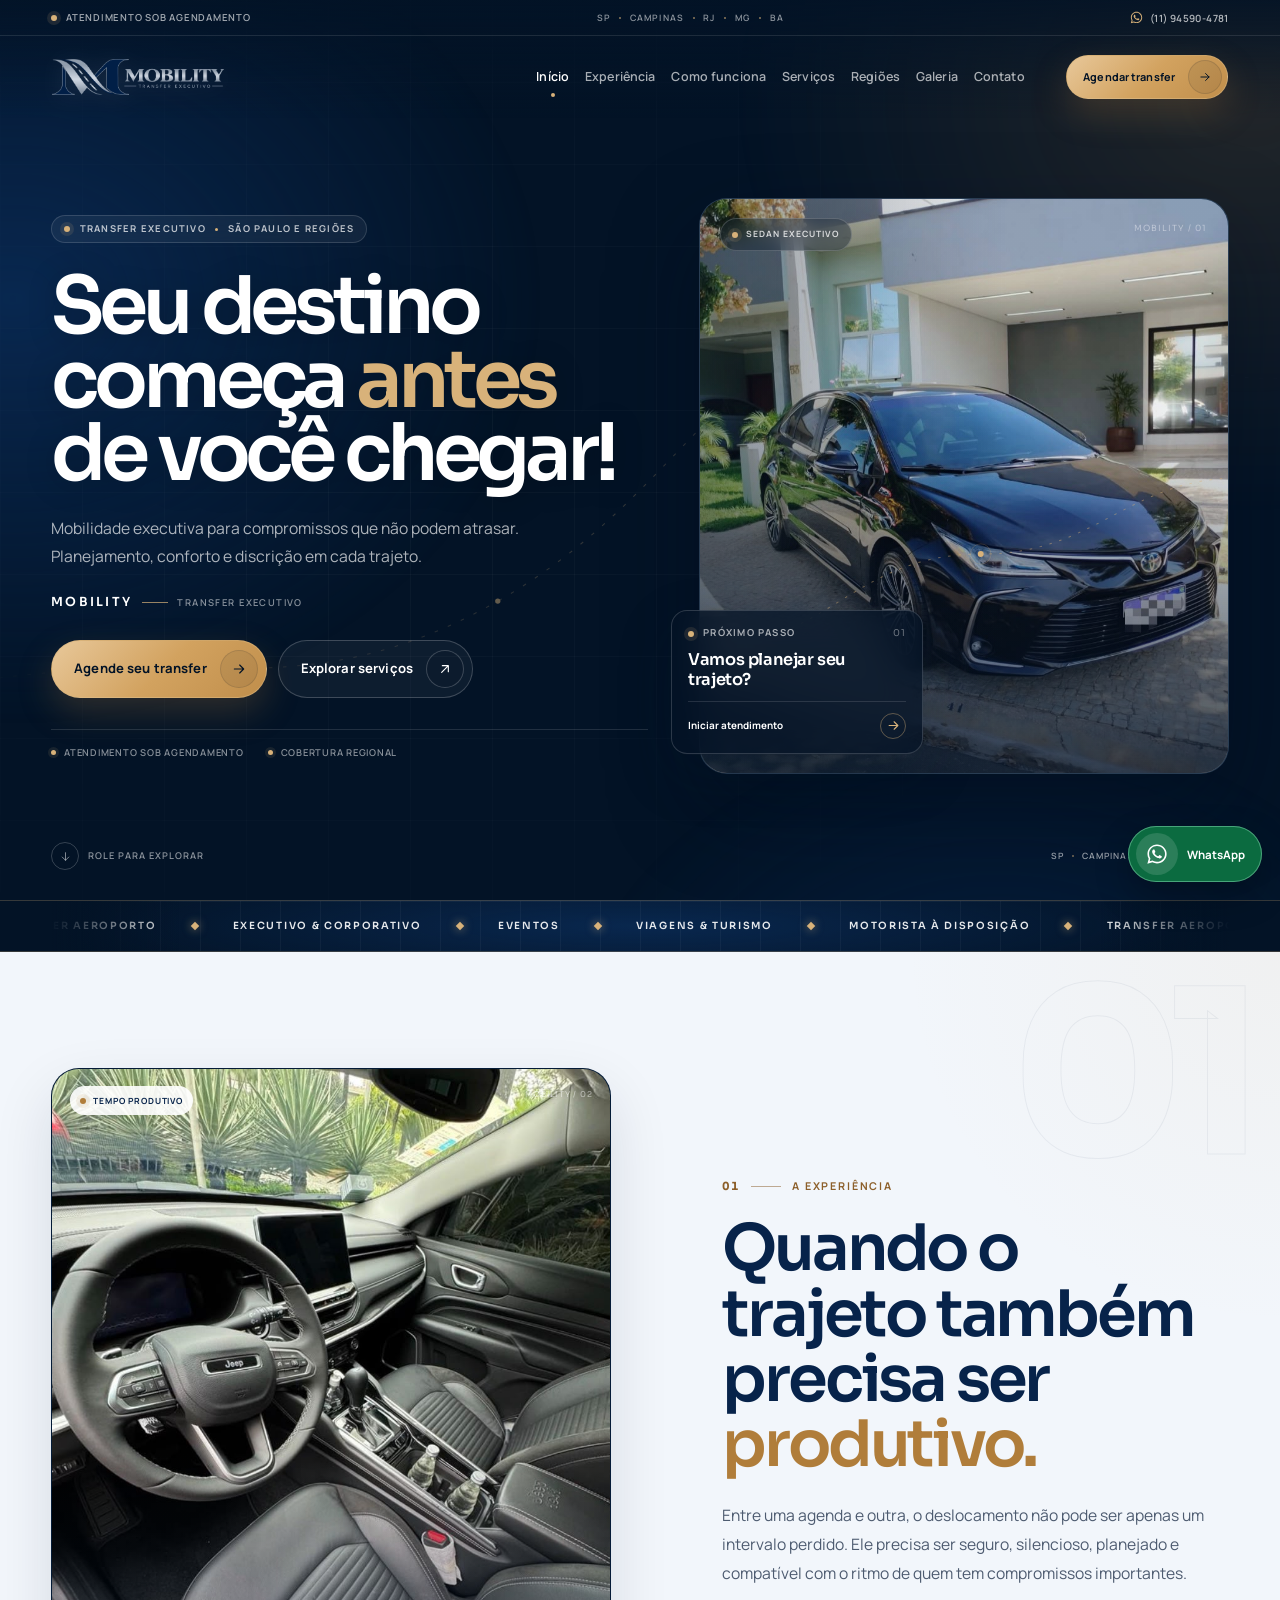
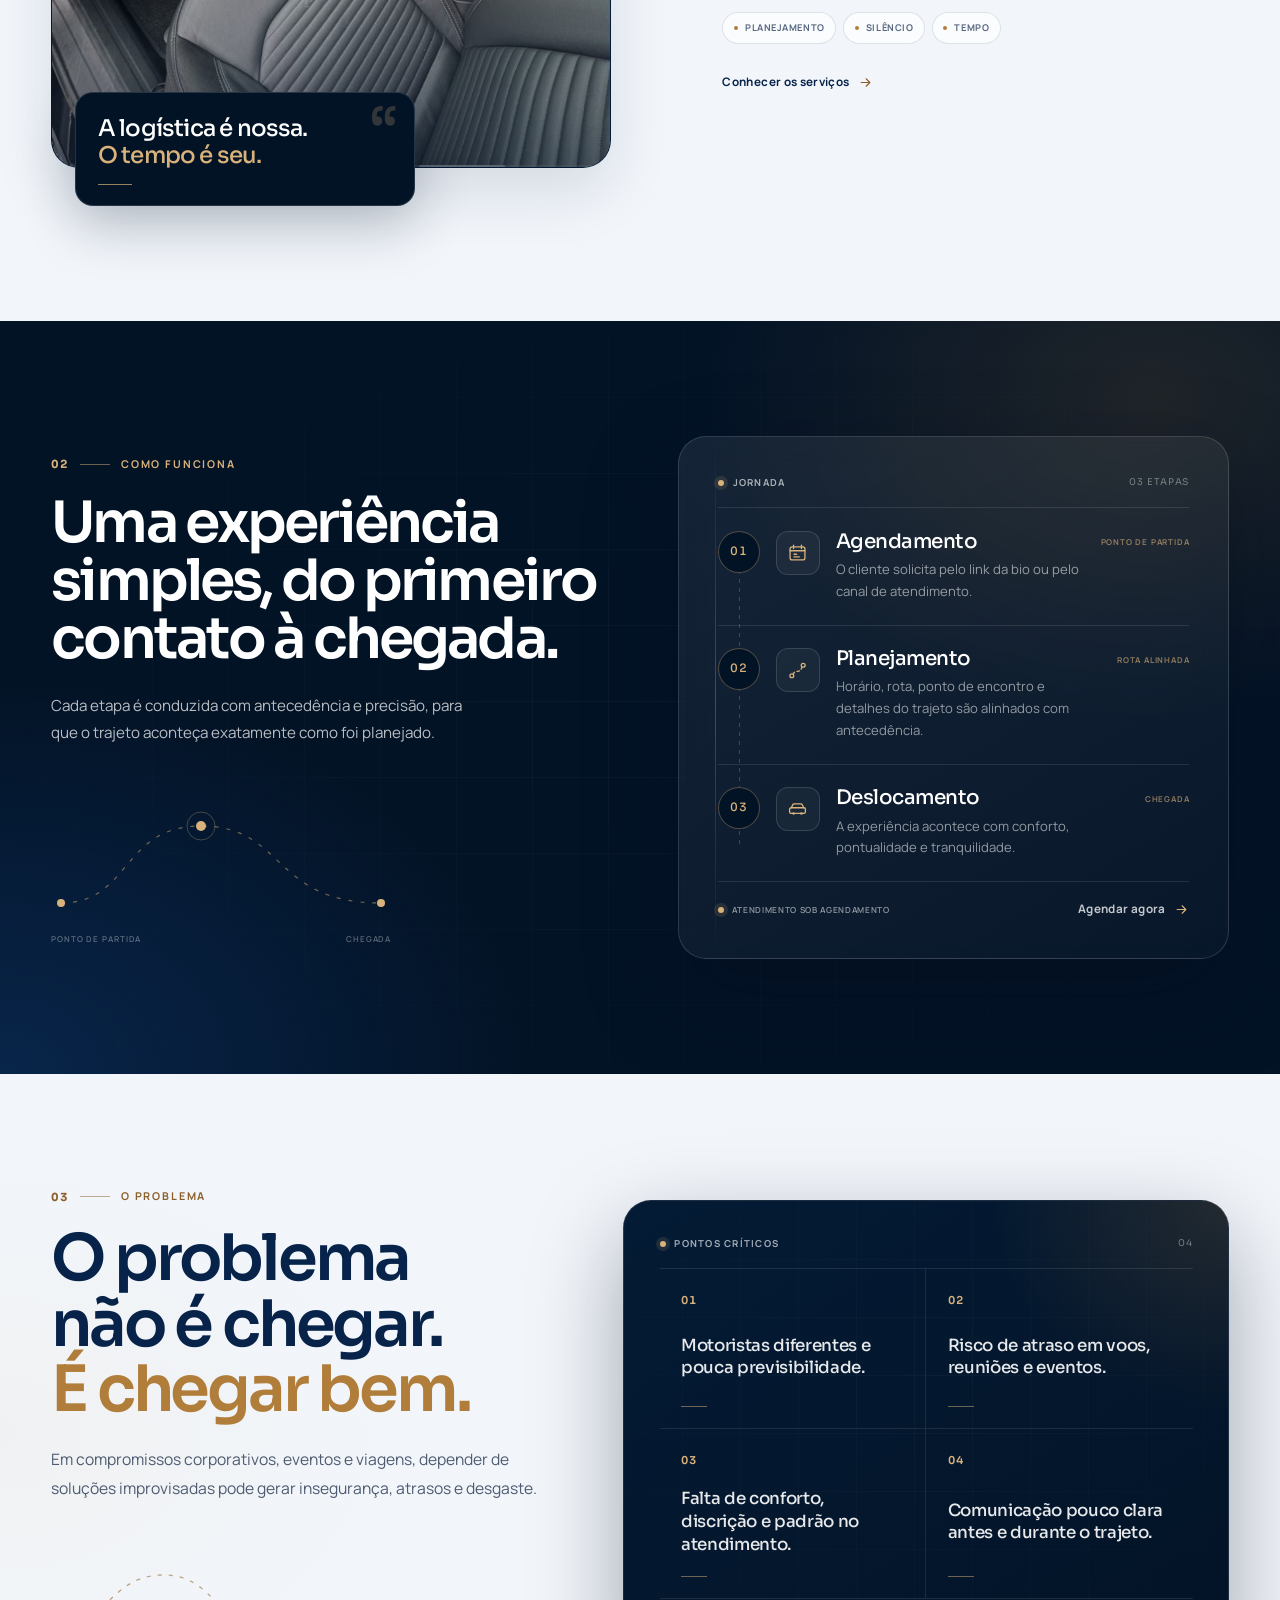
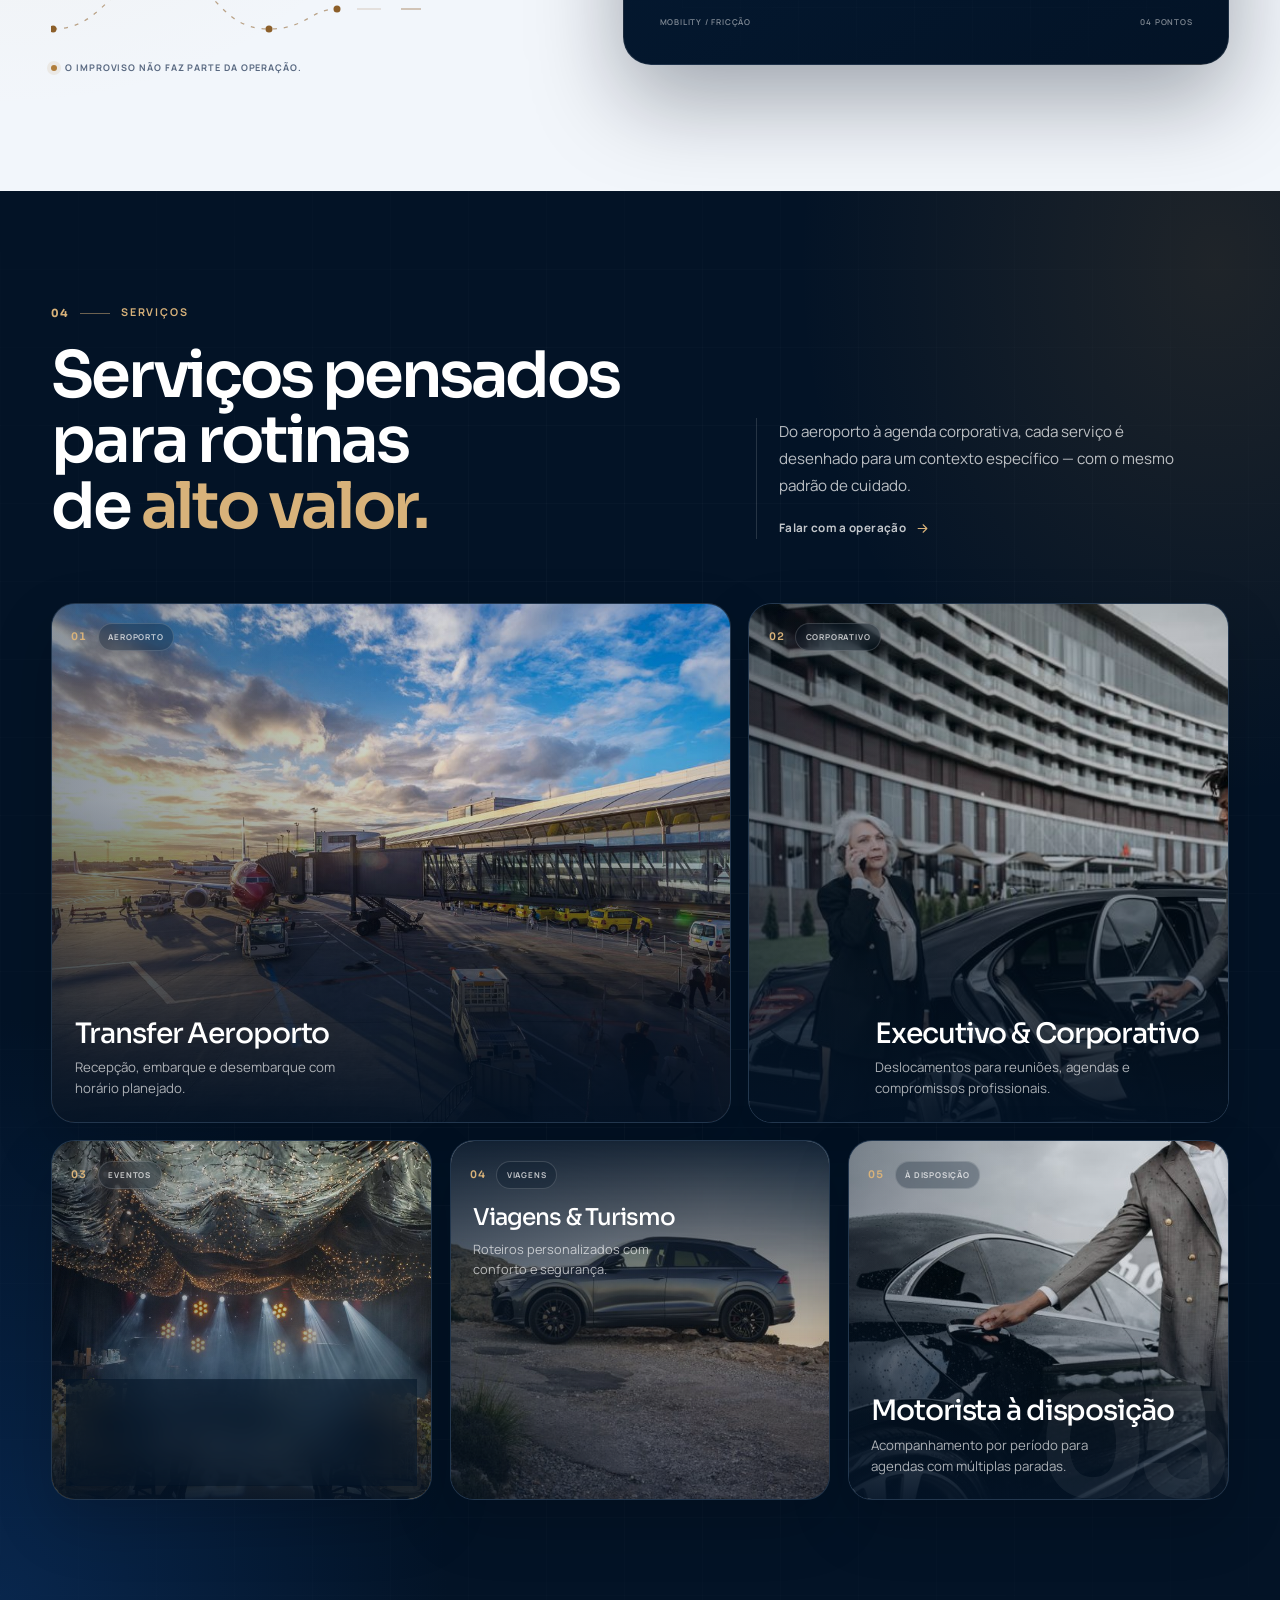
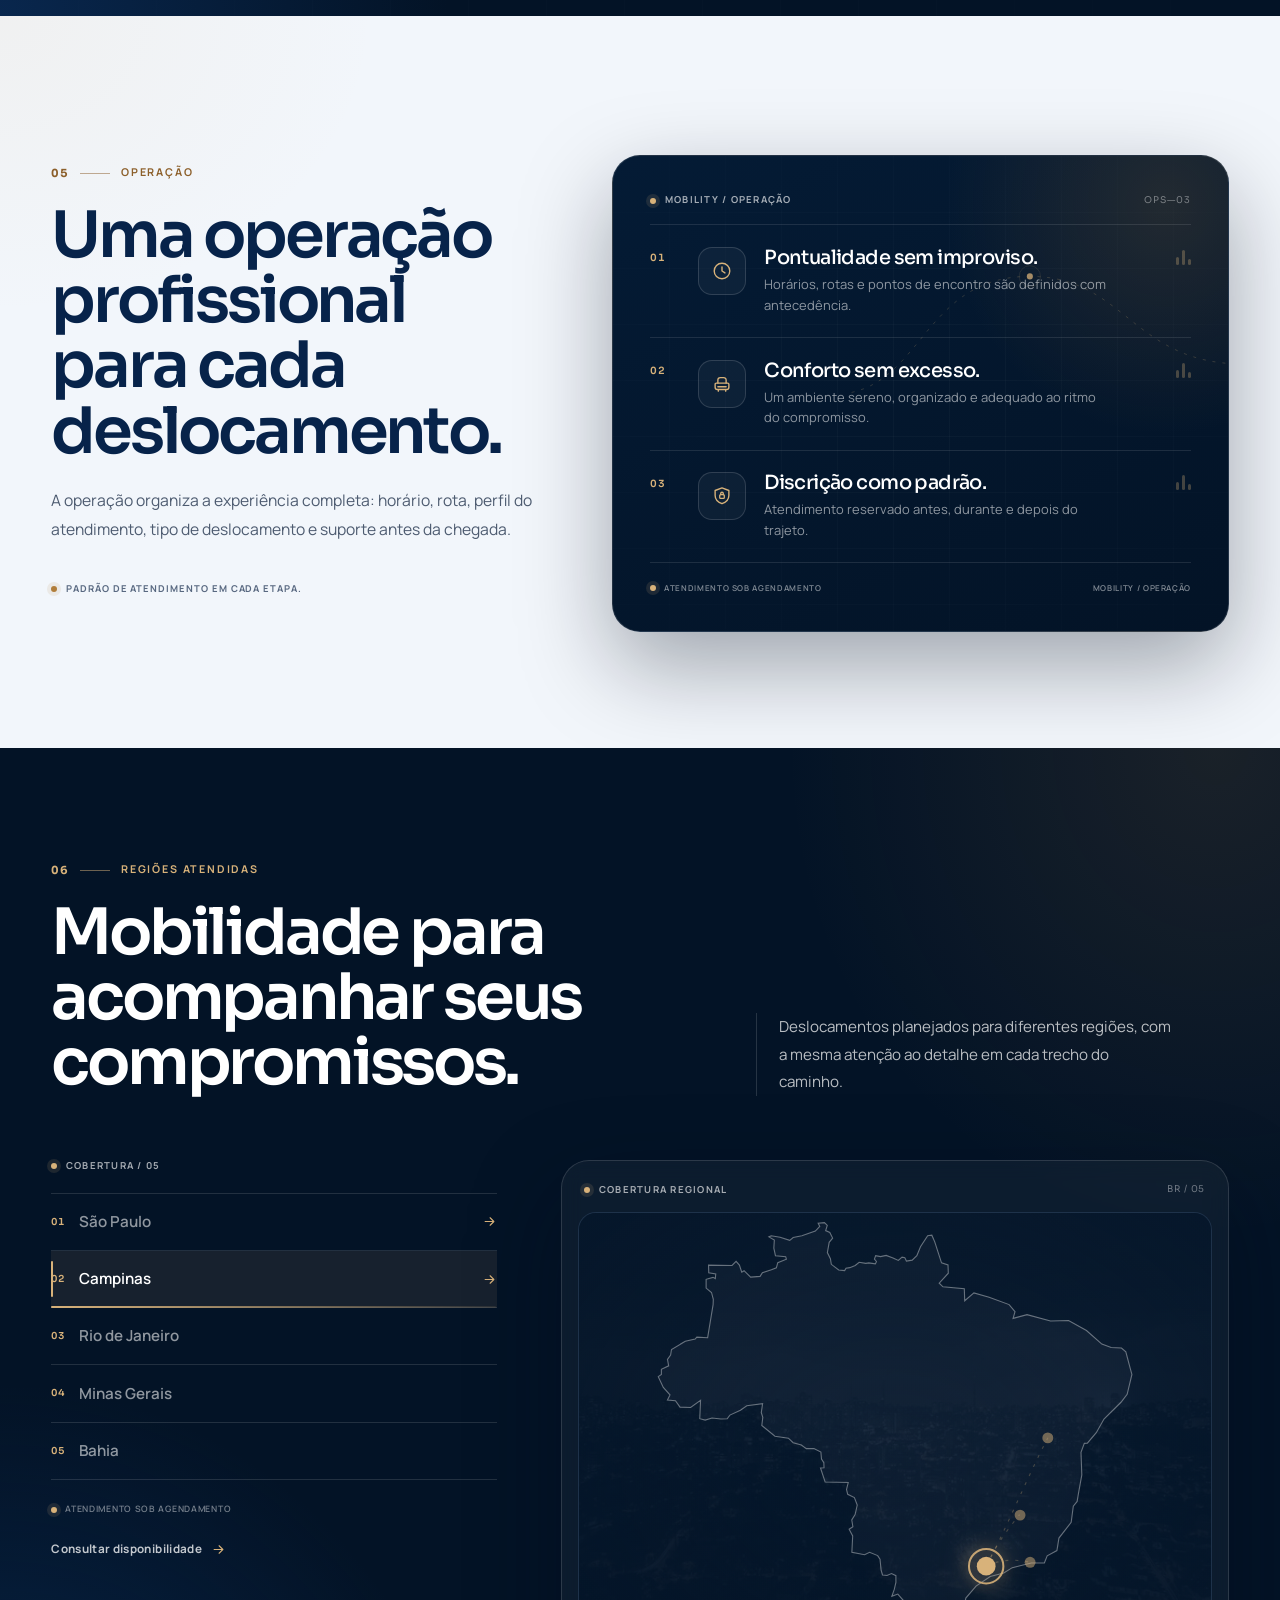
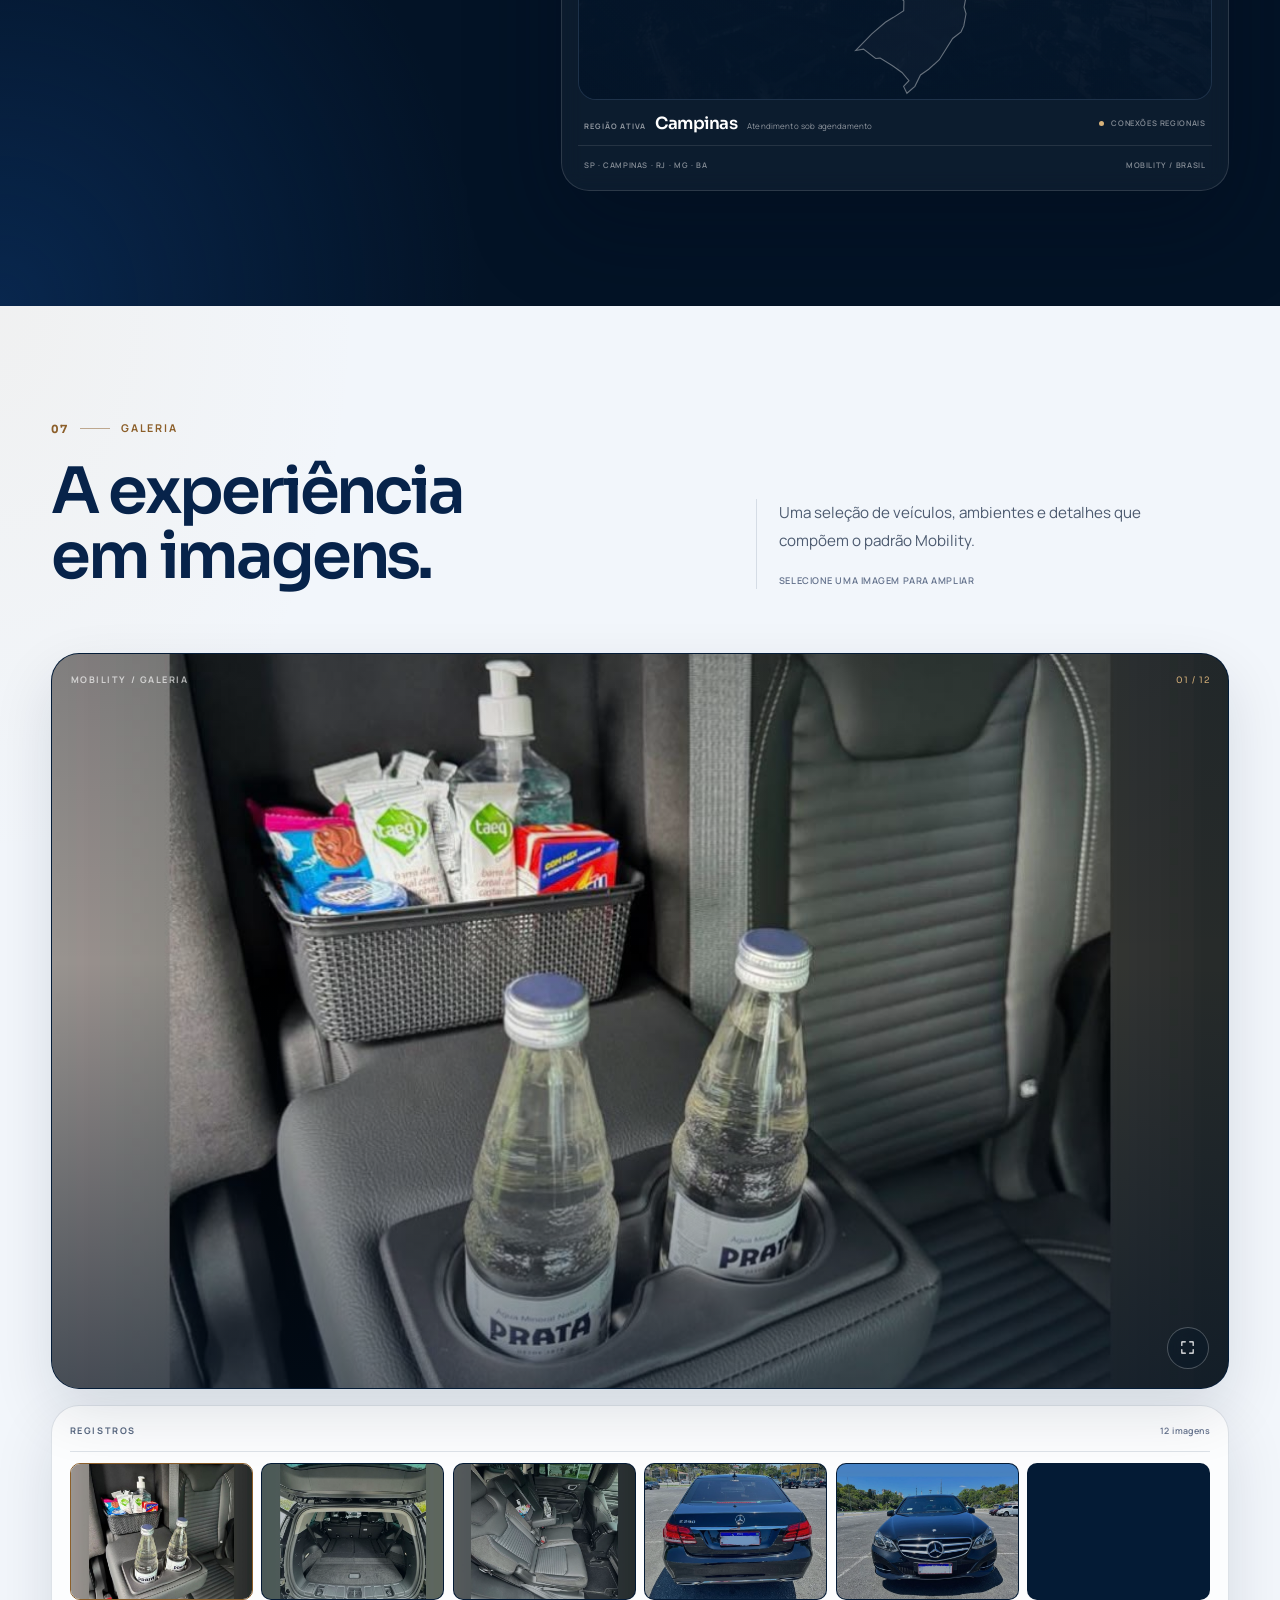
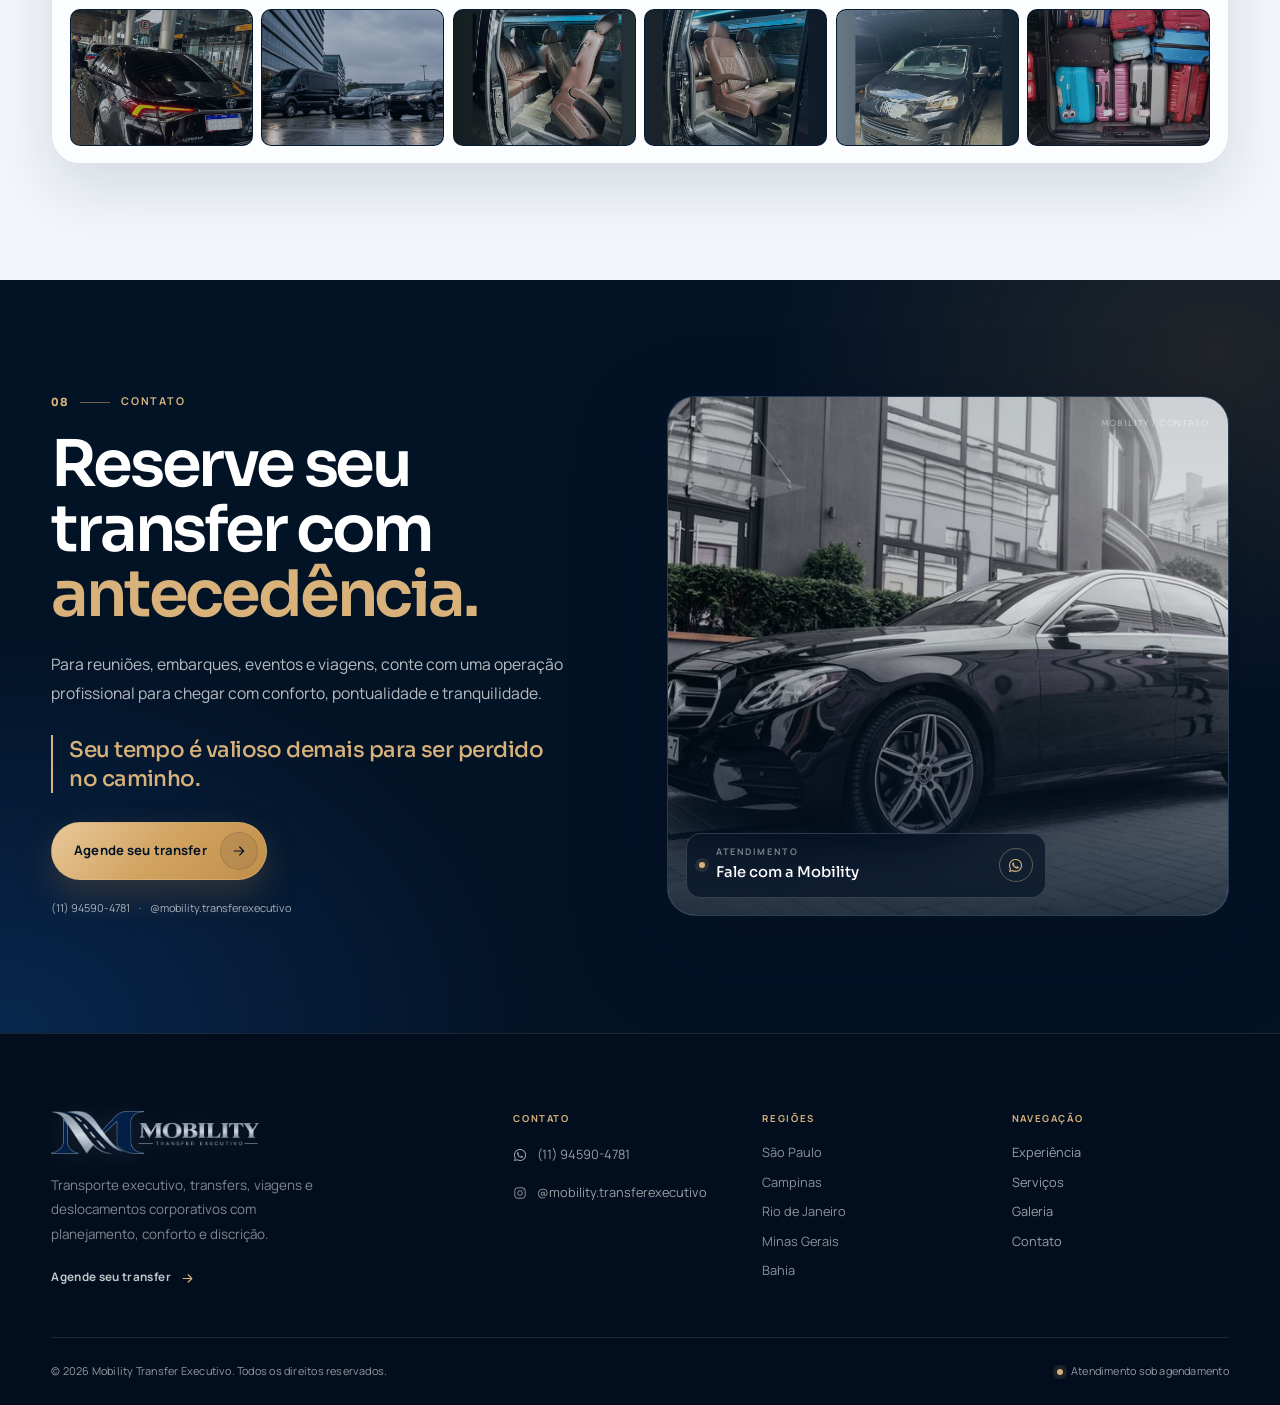
==== commit fb5eb525: "Corrige rolagem infinita do ticker e ajusta rodape" ====
--- a/index.html
+++ b/index.html
@@ -36,13 +36,13 @@
   <!-- IMAGEM PRINCIPAL — preload para melhorar o LCP. -->
   <link rel="preload" as="image" href="assets/img/fotohero.jpeg" fetchpriority="high">
 
-  <link rel="stylesheet" href="assets/css/styles.css?v=20261105-13">
+  <link rel="stylesheet" href="assets/css/styles.css?v=20261105-16">
 
   <script>
     document.documentElement.classList.remove('no-js');
     document.documentElement.classList.add('js');
   </script>
-  <script src="assets/js/main.js?v=20261105-13" defer></script>
+  <script src="assets/js/main.js?v=20261105-16" defer></script>
 
   <!-- DADOS ESTRUTURADOS — sem endereço, avaliações ou informações não fornecidas. -->
   <script type="application/ld+json">
@@ -351,6 +351,17 @@
     <!-- FAIXA DE SERVIÇOS / MOVIMENTO -->
     <div class="ticker" aria-hidden="true">
       <div class="ticker-track">
+        <span>Transfer Aeroporto</span><i></i>
+        <span>Executivo &amp; Corporativo</span><i></i>
+        <span>Eventos</span><i></i>
+        <span>Viagens &amp; Turismo</span><i></i>
+        <span>Motorista à disposição</span><i></i>
+        <span>Transfer Aeroporto</span><i></i>
+        <span>Executivo &amp; Corporativo</span><i></i>
+        <span>Eventos</span><i></i>
+        <span>Viagens &amp; Turismo</span><i></i>
+        <span>Motorista à disposição</span><i></i>
+      
         <span>Transfer Aeroporto</span><i></i>
         <span>Executivo &amp; Corporativo</span><i></i>
         <span>Eventos</span><i></i>
@@ -1102,7 +1113,6 @@
       <p><span class="status-dot" aria-hidden="true"></span> Atendimento sob agendamento</p>
     </div>
 
-    <div class="footer-wordmark" aria-hidden="true">MOBILITY<span>.</span></div>
   </footer>
 
   <!-- WHATSAPP FLUTUANTE -->
--- a/assets/css/styles.css
+++ b/assets/css/styles.css
@@ -1283,15 +1283,6 @@
   color: rgba(255, 255, 255, 0.58); font-size: 0.68rem; letter-spacing: 0.02em;
 }
 .footer-bottom > p:last-child { display: flex; align-items: center; gap: 0.5rem; }
-.footer-wordmark {
-  position: relative; z-index: 0; overflow: hidden;
-  margin: 0 auto; padding-top: 0.4rem; color: transparent;
-  font-family: var(--display); font-size: clamp(4rem, 15vw, 14.5rem);
-  font-weight: 700; line-height: 0.68; letter-spacing: -0.09em;
-  text-align: center; white-space: nowrap; user-select: none;
-  -webkit-text-stroke: 1px rgba(255, 255, 255, 0.065);
-}
-.footer-wordmark span { color: rgba(216, 178, 122, 0.22); -webkit-text-stroke: 0; }
 
 /* 15 — WHATSAPP FLUTUANTE */
 .whatsapp-float {
@@ -1605,7 +1596,6 @@
   .footer-cols { grid-template-columns: 1fr; }
   .footer-col:last-child { grid-column: auto; }
   .footer-bottom { align-items: flex-start; flex-direction: column; gap: 0.45rem; font-size: 0.6rem; }
-  .footer-wordmark { font-size: clamp(3.5rem, 18vw, 6rem); }
   .whatsapp-float { width: 56px; padding: 0; justify-content: center; }
   .whatsapp-text { display: none; }
   .whatsapp-icon { width: 100%; height: 100%; background: transparent; }
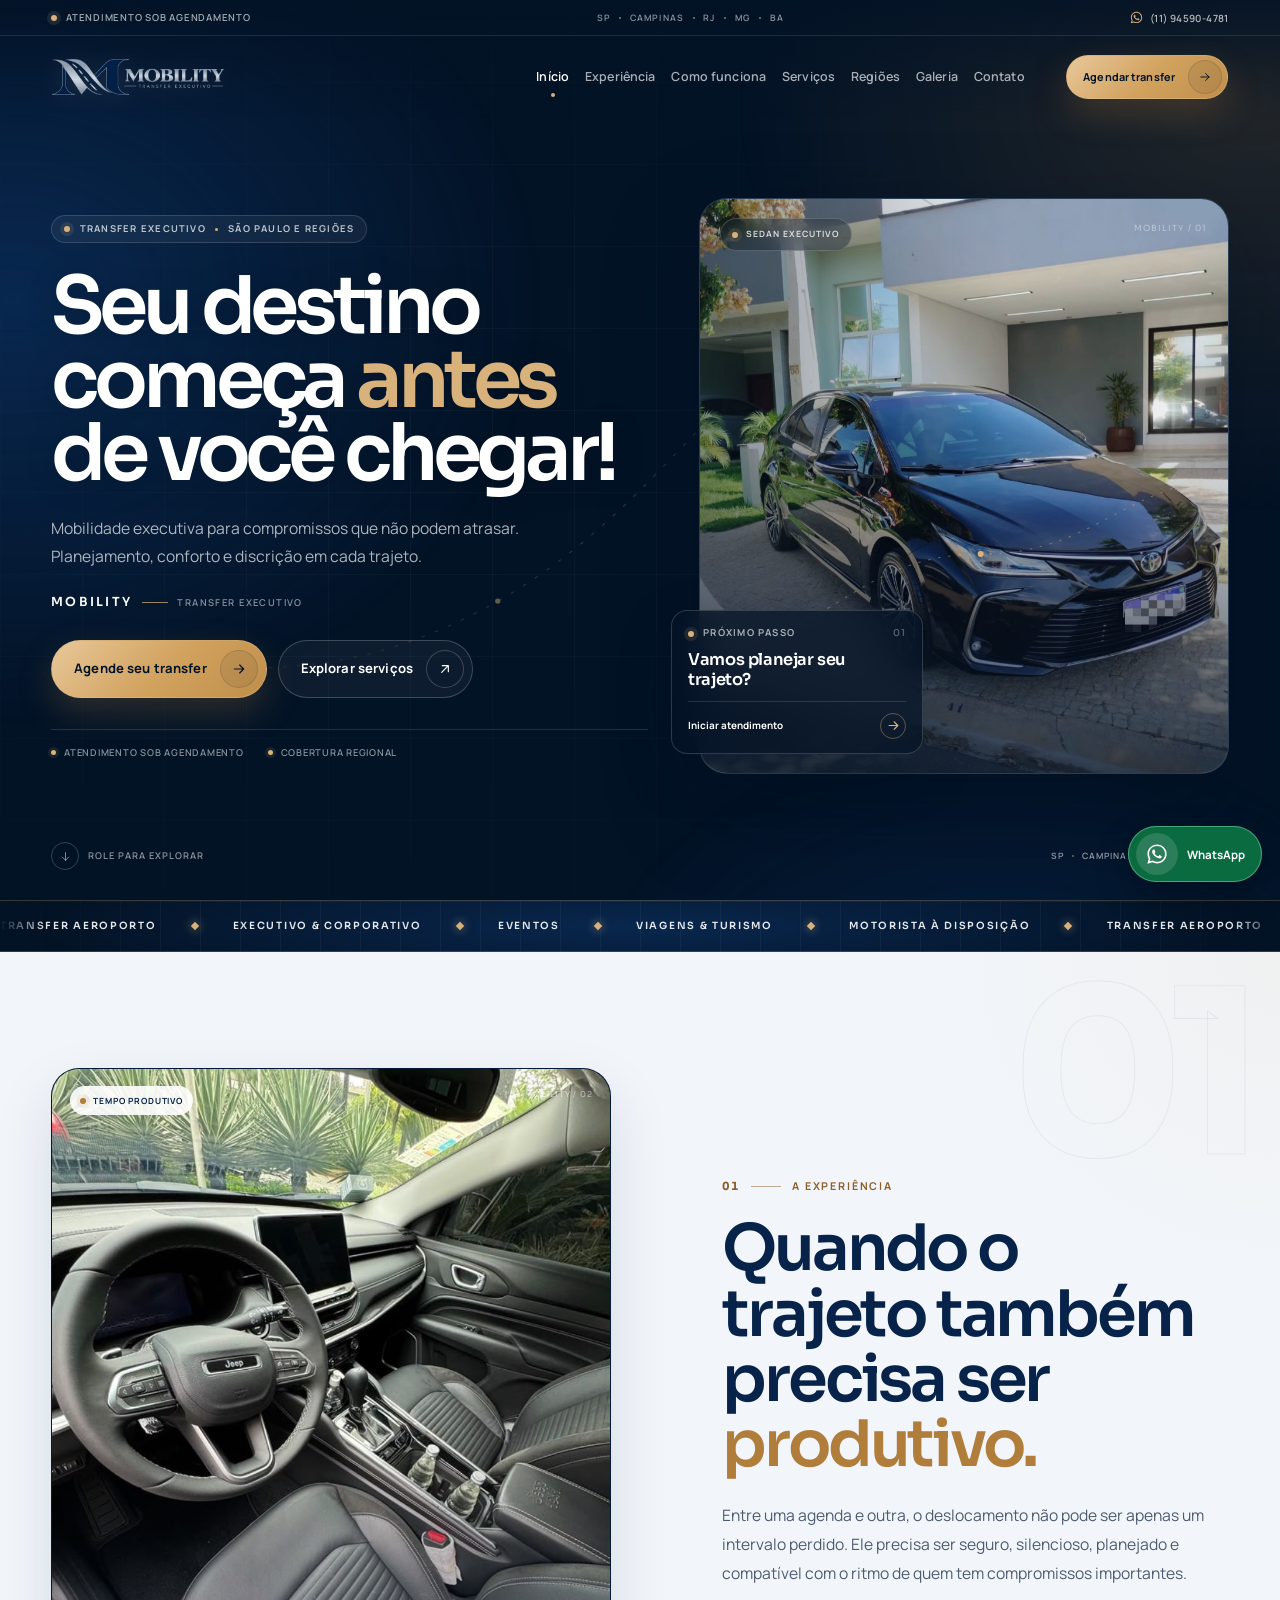
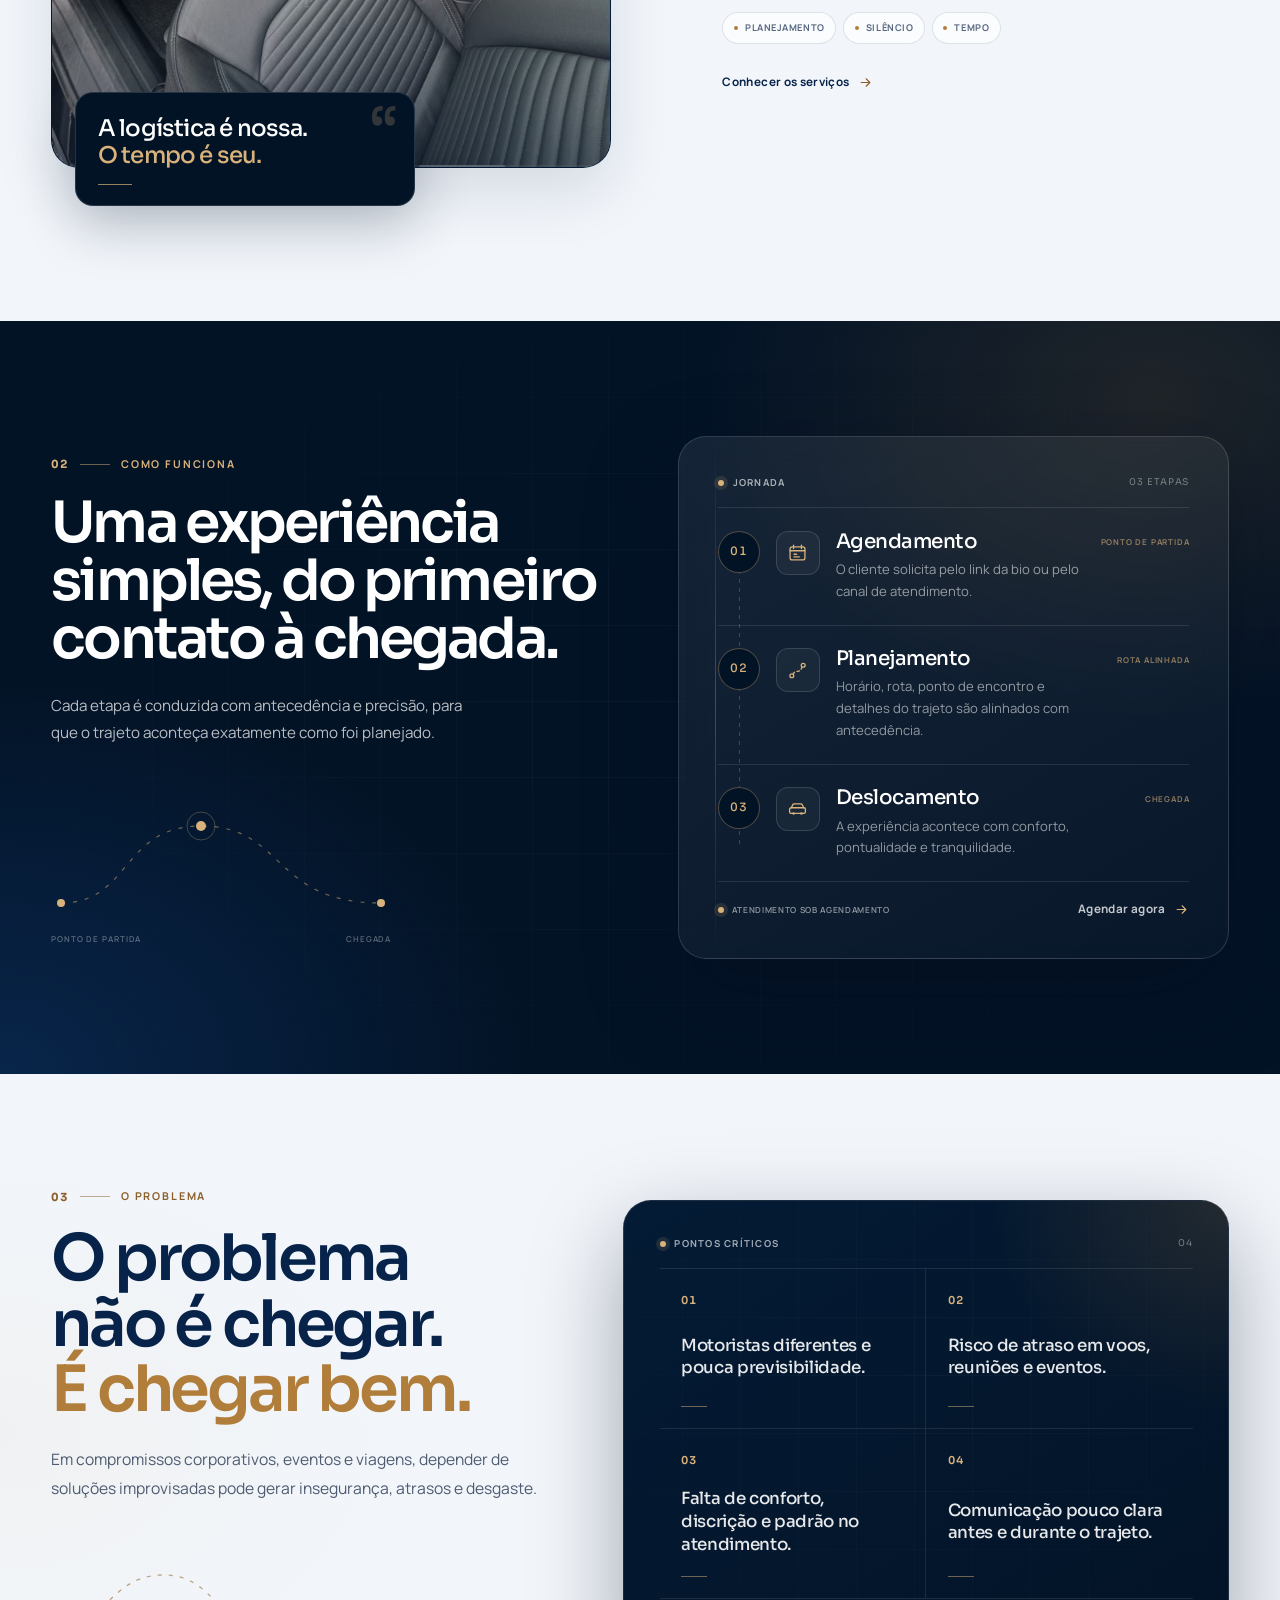
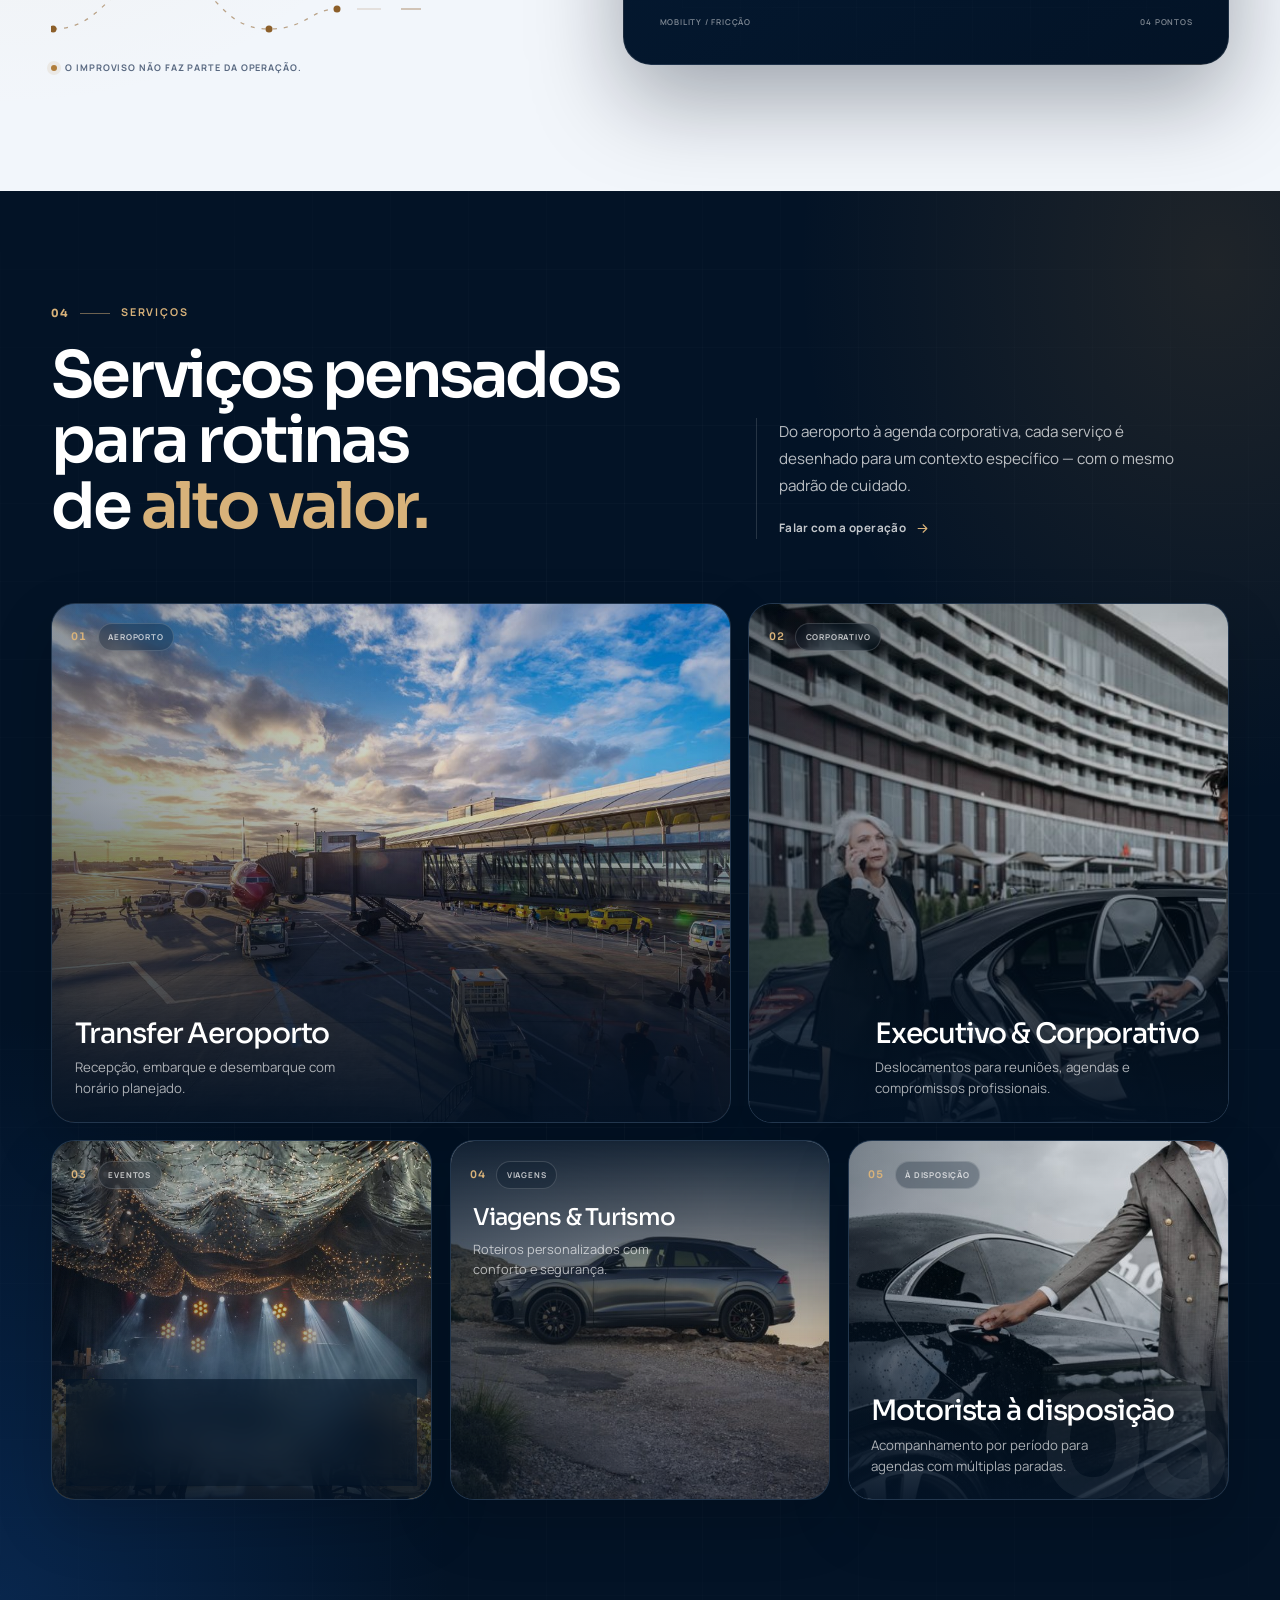
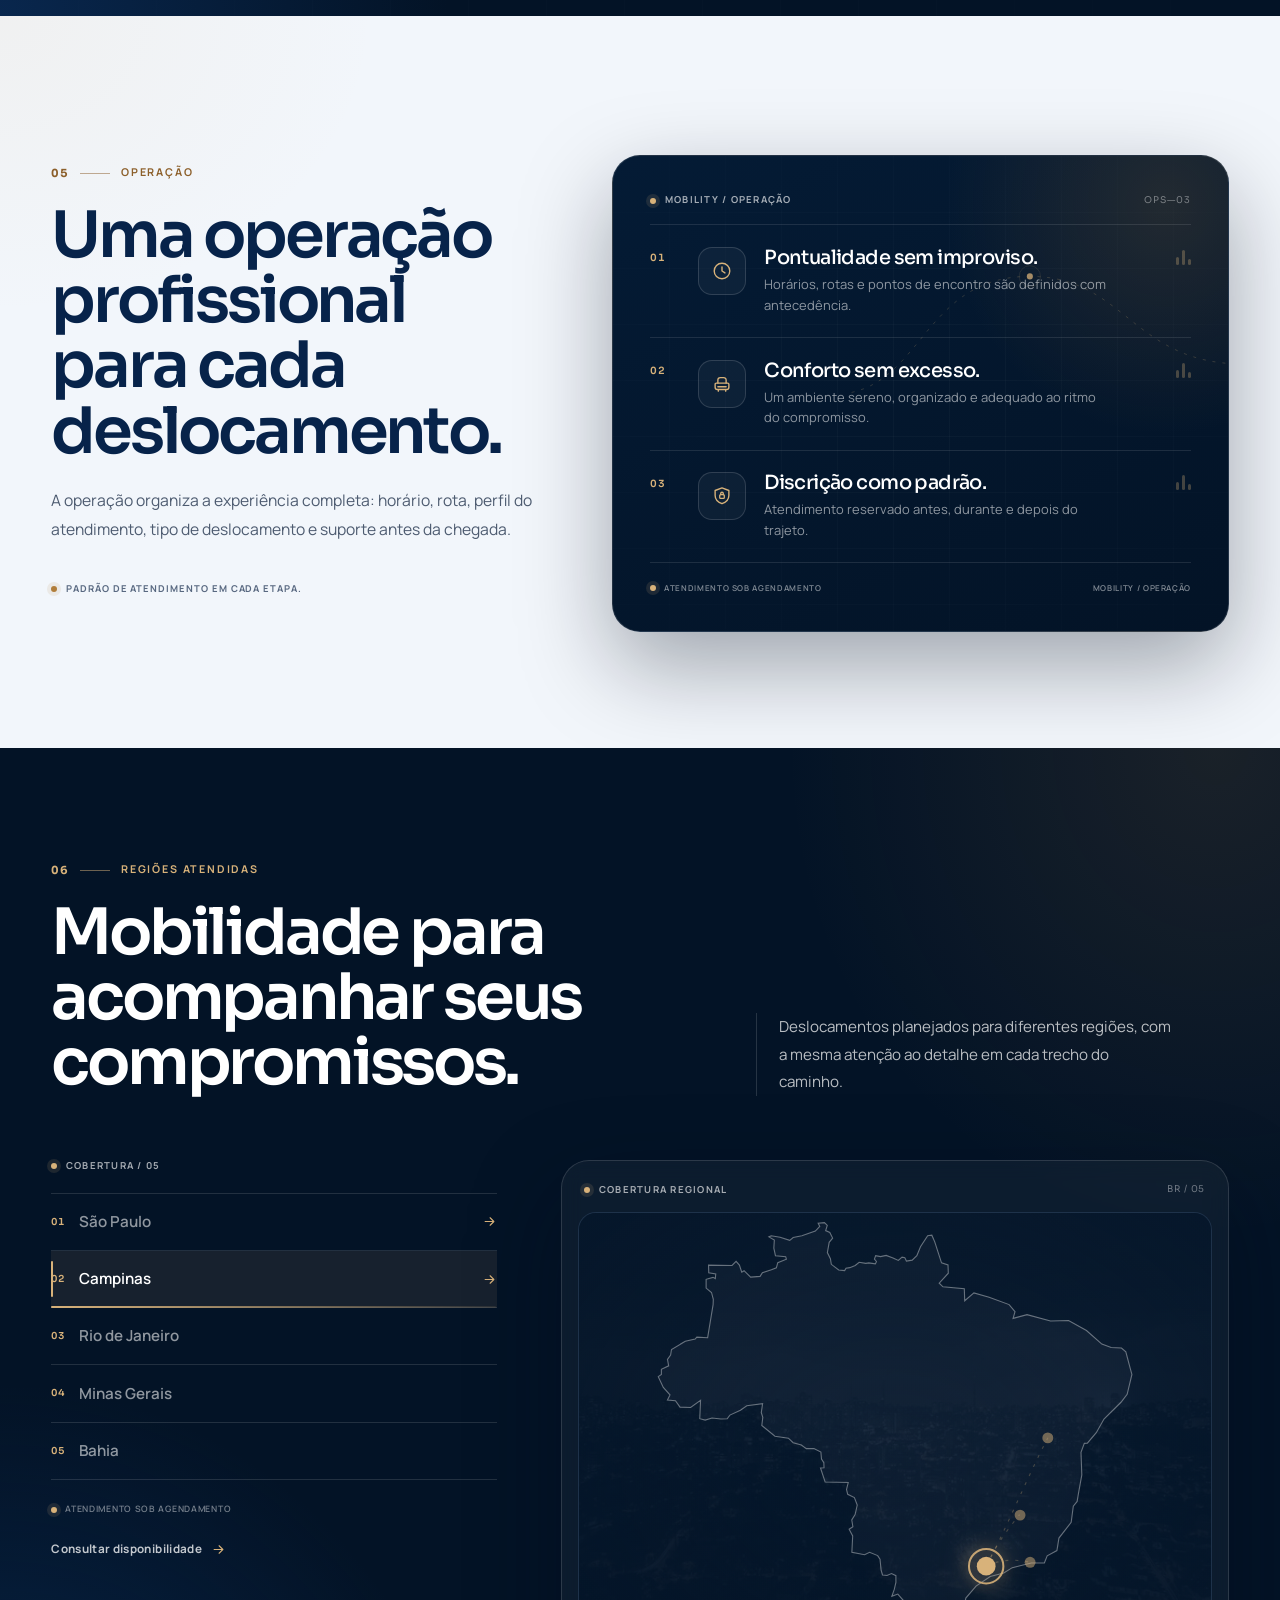
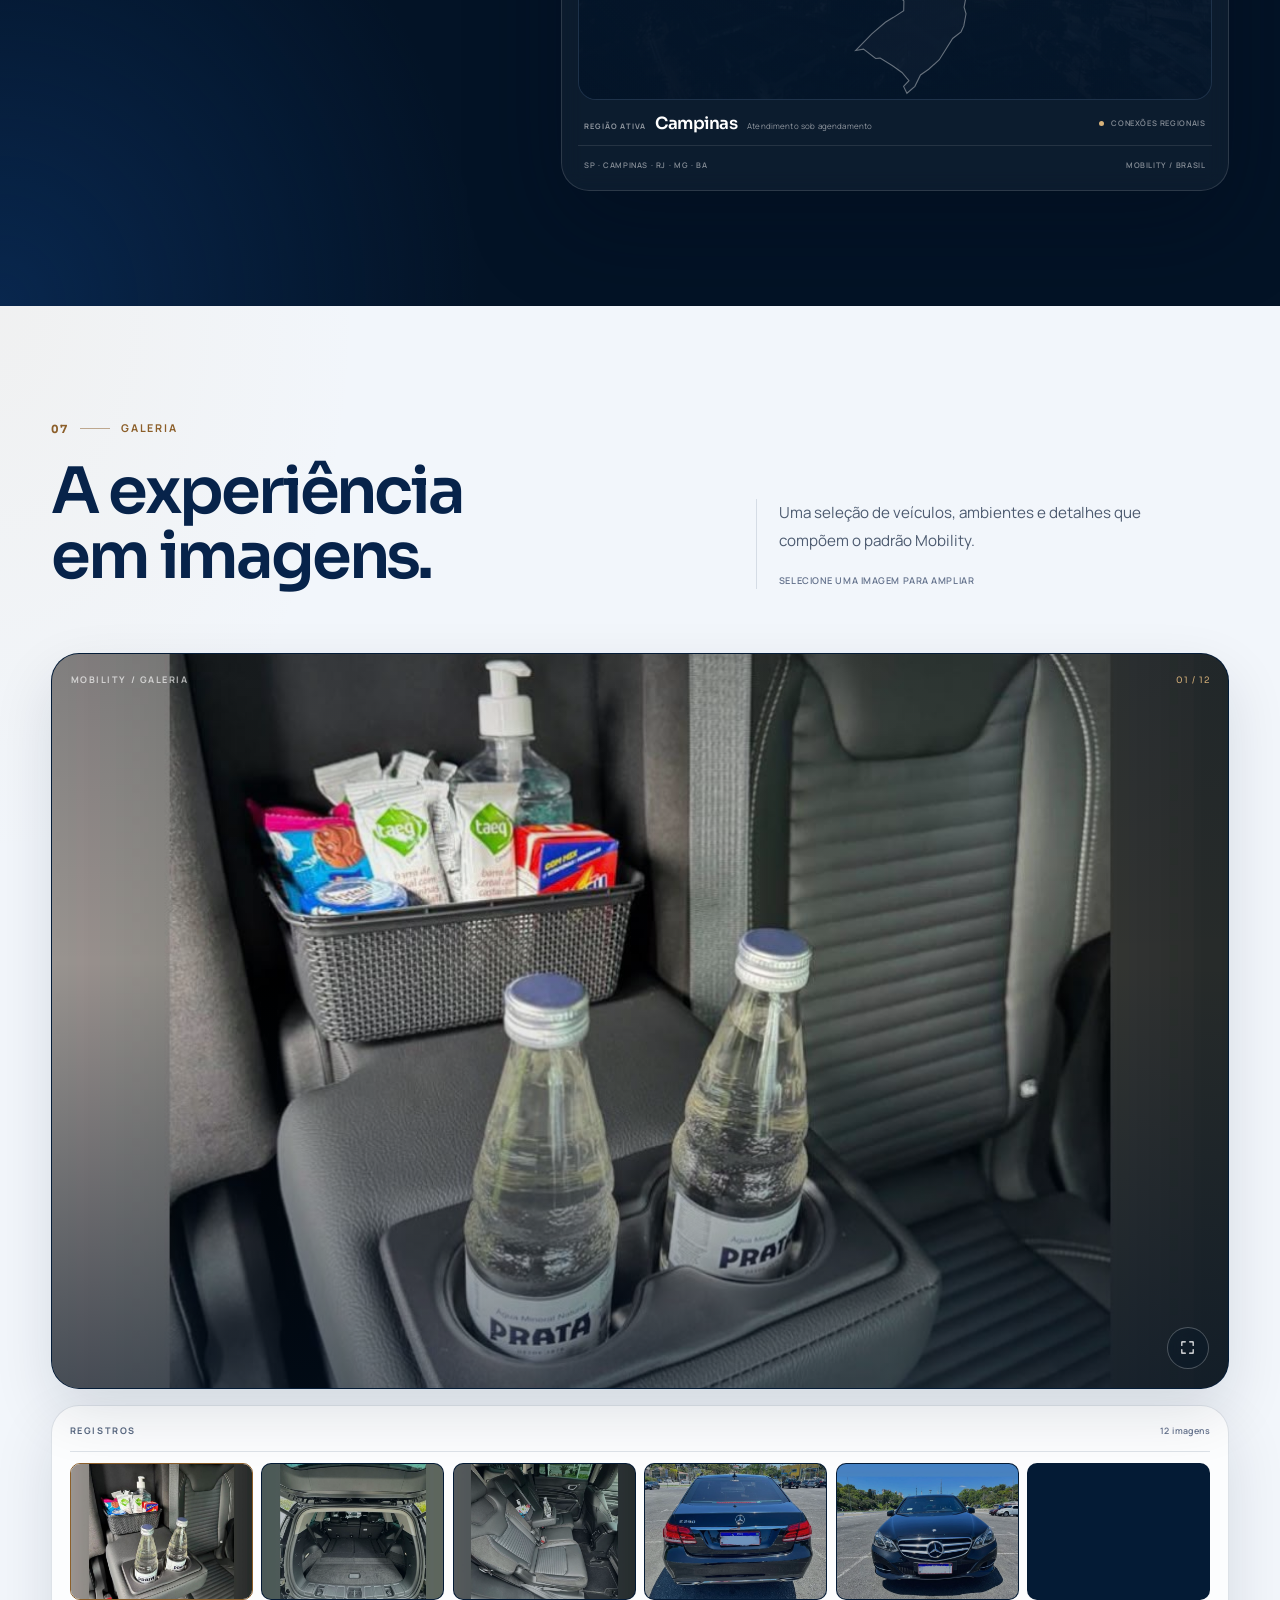
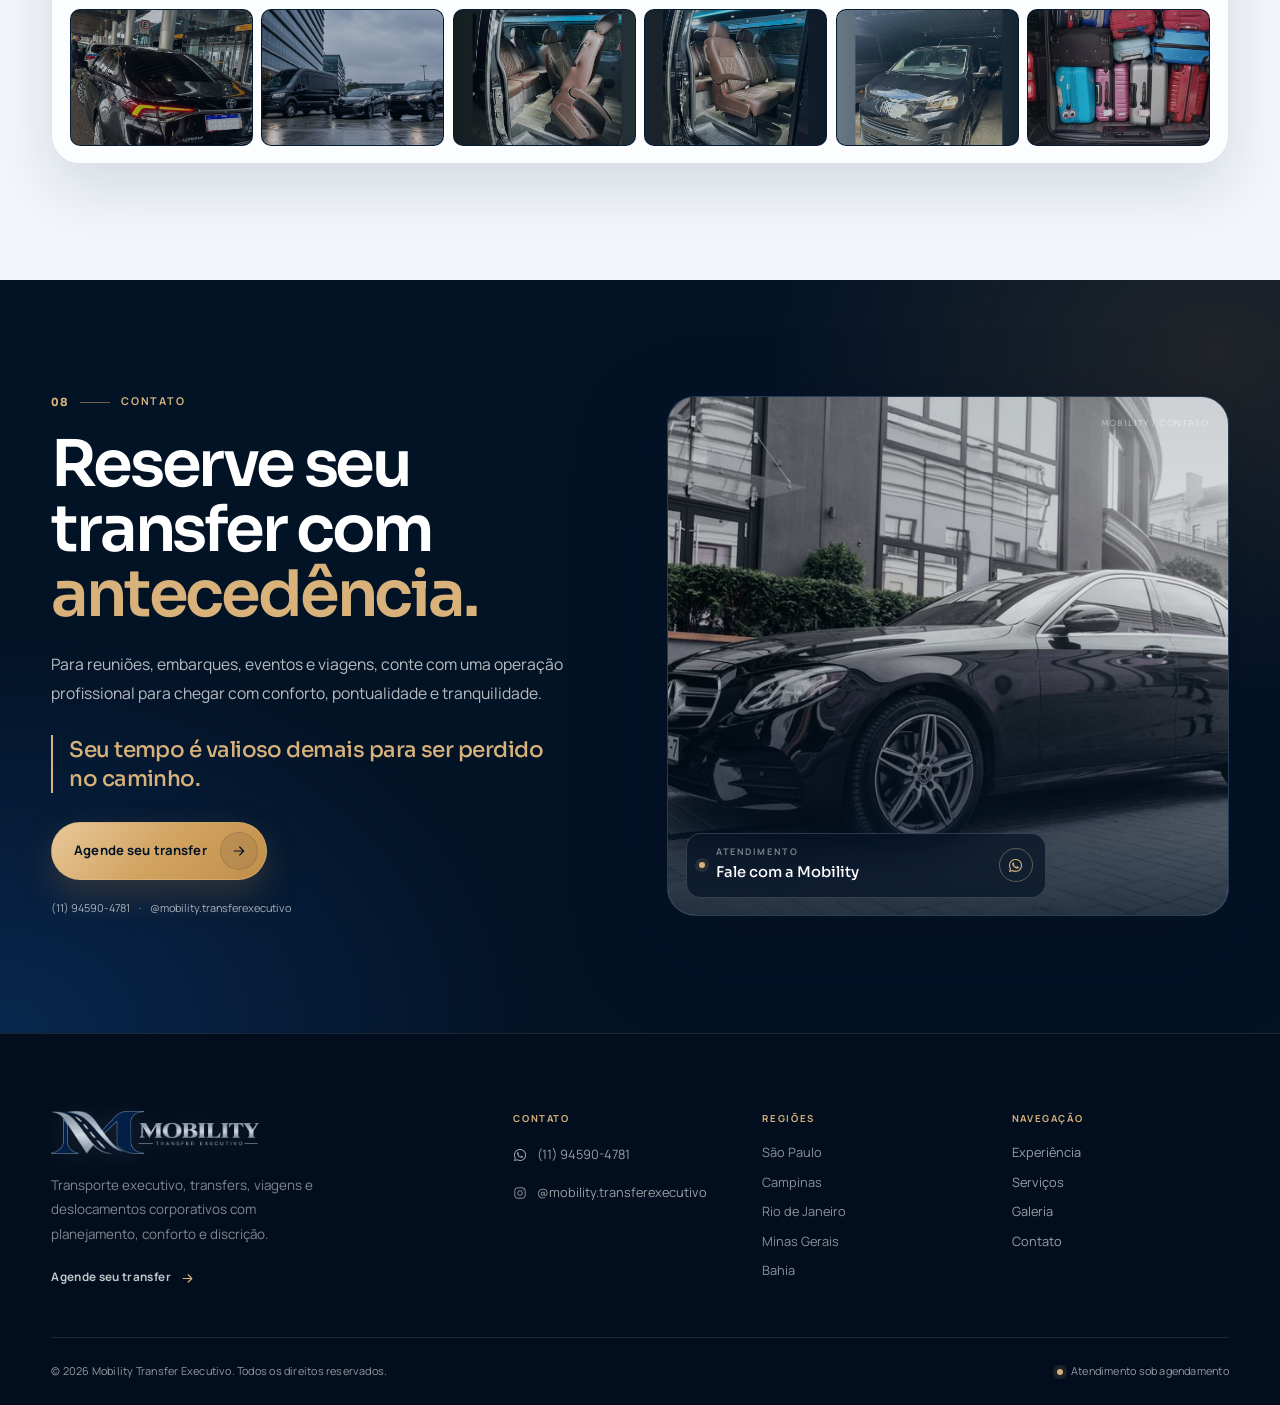
==== commit 98e980b9: "Garante conteudo continuo no ticker em telas largas" ====
--- a/index.html
+++ b/index.html
@@ -36,13 +36,13 @@
   <!-- IMAGEM PRINCIPAL — preload para melhorar o LCP. -->
   <link rel="preload" as="image" href="assets/img/fotohero.jpeg" fetchpriority="high">
 
-  <link rel="stylesheet" href="assets/css/styles.css?v=20261105-16">
+  <link rel="stylesheet" href="assets/css/styles.css?v=20261105-17">
 
   <script>
     document.documentElement.classList.remove('no-js');
     document.documentElement.classList.add('js');
   </script>
-  <script src="assets/js/main.js?v=20261105-16" defer></script>
+  <script src="assets/js/main.js?v=20261105-17" defer></script>
 
   <!-- DADOS ESTRUTURADOS — sem endereço, avaliações ou informações não fornecidas. -->
   <script type="application/ld+json">
@@ -351,6 +351,72 @@
     <!-- FAIXA DE SERVIÇOS / MOVIMENTO -->
     <div class="ticker" aria-hidden="true">
       <div class="ticker-track">
+        <span>Transfer Aeroporto</span><i></i>
+        <span>Executivo &amp; Corporativo</span><i></i>
+        <span>Eventos</span><i></i>
+        <span>Viagens &amp; Turismo</span><i></i>
+        <span>Motorista à disposição</span><i></i>
+        <span>Transfer Aeroporto</span><i></i>
+        <span>Executivo &amp; Corporativo</span><i></i>
+        <span>Eventos</span><i></i>
+        <span>Viagens &amp; Turismo</span><i></i>
+        <span>Motorista à disposição</span><i></i>
+      
+        <span>Transfer Aeroporto</span><i></i>
+        <span>Executivo &amp; Corporativo</span><i></i>
+        <span>Eventos</span><i></i>
+        <span>Viagens &amp; Turismo</span><i></i>
+        <span>Motorista à disposição</span><i></i>
+        <span>Transfer Aeroporto</span><i></i>
+        <span>Executivo &amp; Corporativo</span><i></i>
+        <span>Eventos</span><i></i>
+        <span>Viagens &amp; Turismo</span><i></i>
+        <span>Motorista à disposição</span><i></i>
+      
+        <span>Transfer Aeroporto</span><i></i>
+        <span>Executivo &amp; Corporativo</span><i></i>
+        <span>Eventos</span><i></i>
+        <span>Viagens &amp; Turismo</span><i></i>
+        <span>Motorista à disposição</span><i></i>
+        <span>Transfer Aeroporto</span><i></i>
+        <span>Executivo &amp; Corporativo</span><i></i>
+        <span>Eventos</span><i></i>
+        <span>Viagens &amp; Turismo</span><i></i>
+        <span>Motorista à disposição</span><i></i>
+      
+        <span>Transfer Aeroporto</span><i></i>
+        <span>Executivo &amp; Corporativo</span><i></i>
+        <span>Eventos</span><i></i>
+        <span>Viagens &amp; Turismo</span><i></i>
+        <span>Motorista à disposição</span><i></i>
+        <span>Transfer Aeroporto</span><i></i>
+        <span>Executivo &amp; Corporativo</span><i></i>
+        <span>Eventos</span><i></i>
+        <span>Viagens &amp; Turismo</span><i></i>
+        <span>Motorista à disposição</span><i></i>
+      
+        <span>Transfer Aeroporto</span><i></i>
+        <span>Executivo &amp; Corporativo</span><i></i>
+        <span>Eventos</span><i></i>
+        <span>Viagens &amp; Turismo</span><i></i>
+        <span>Motorista à disposição</span><i></i>
+        <span>Transfer Aeroporto</span><i></i>
+        <span>Executivo &amp; Corporativo</span><i></i>
+        <span>Eventos</span><i></i>
+        <span>Viagens &amp; Turismo</span><i></i>
+        <span>Motorista à disposição</span><i></i>
+      
+        <span>Transfer Aeroporto</span><i></i>
+        <span>Executivo &amp; Corporativo</span><i></i>
+        <span>Eventos</span><i></i>
+        <span>Viagens &amp; Turismo</span><i></i>
+        <span>Motorista à disposição</span><i></i>
+        <span>Transfer Aeroporto</span><i></i>
+        <span>Executivo &amp; Corporativo</span><i></i>
+        <span>Eventos</span><i></i>
+        <span>Viagens &amp; Turismo</span><i></i>
+        <span>Motorista à disposição</span><i></i>
+      
         <span>Transfer Aeroporto</span><i></i>
         <span>Executivo &amp; Corporativo</span><i></i>
         <span>Eventos</span><i></i>
--- a/assets/css/styles.css
+++ b/assets/css/styles.css
@@ -532,12 +532,12 @@
 }
 .ticker::after {
   content: ""; position: absolute; inset: 0; z-index: 2; pointer-events: none;
-  background: linear-gradient(90deg, #031326 0%, #031326 4%, transparent 14%, transparent 86%, #031326 96%, #031326 100%);
+  background: linear-gradient(90deg, #031326 0, transparent 48px, transparent calc(100% - 48px), #031326 100%);
 }
 .ticker-track {
   position: relative; z-index: 1;
   display: flex; width: max-content; align-items: center; gap: 2.2rem;
-  padding-block: 1.05rem; animation: tickerMove 32s linear infinite; will-change: transform;
+  padding-block: 1.05rem; animation: tickerMove 290s linear infinite; will-change: transform;
 }
 .ticker-track span {
   display: inline-flex; align-items: center; color: rgba(255, 255, 255, 0.9);
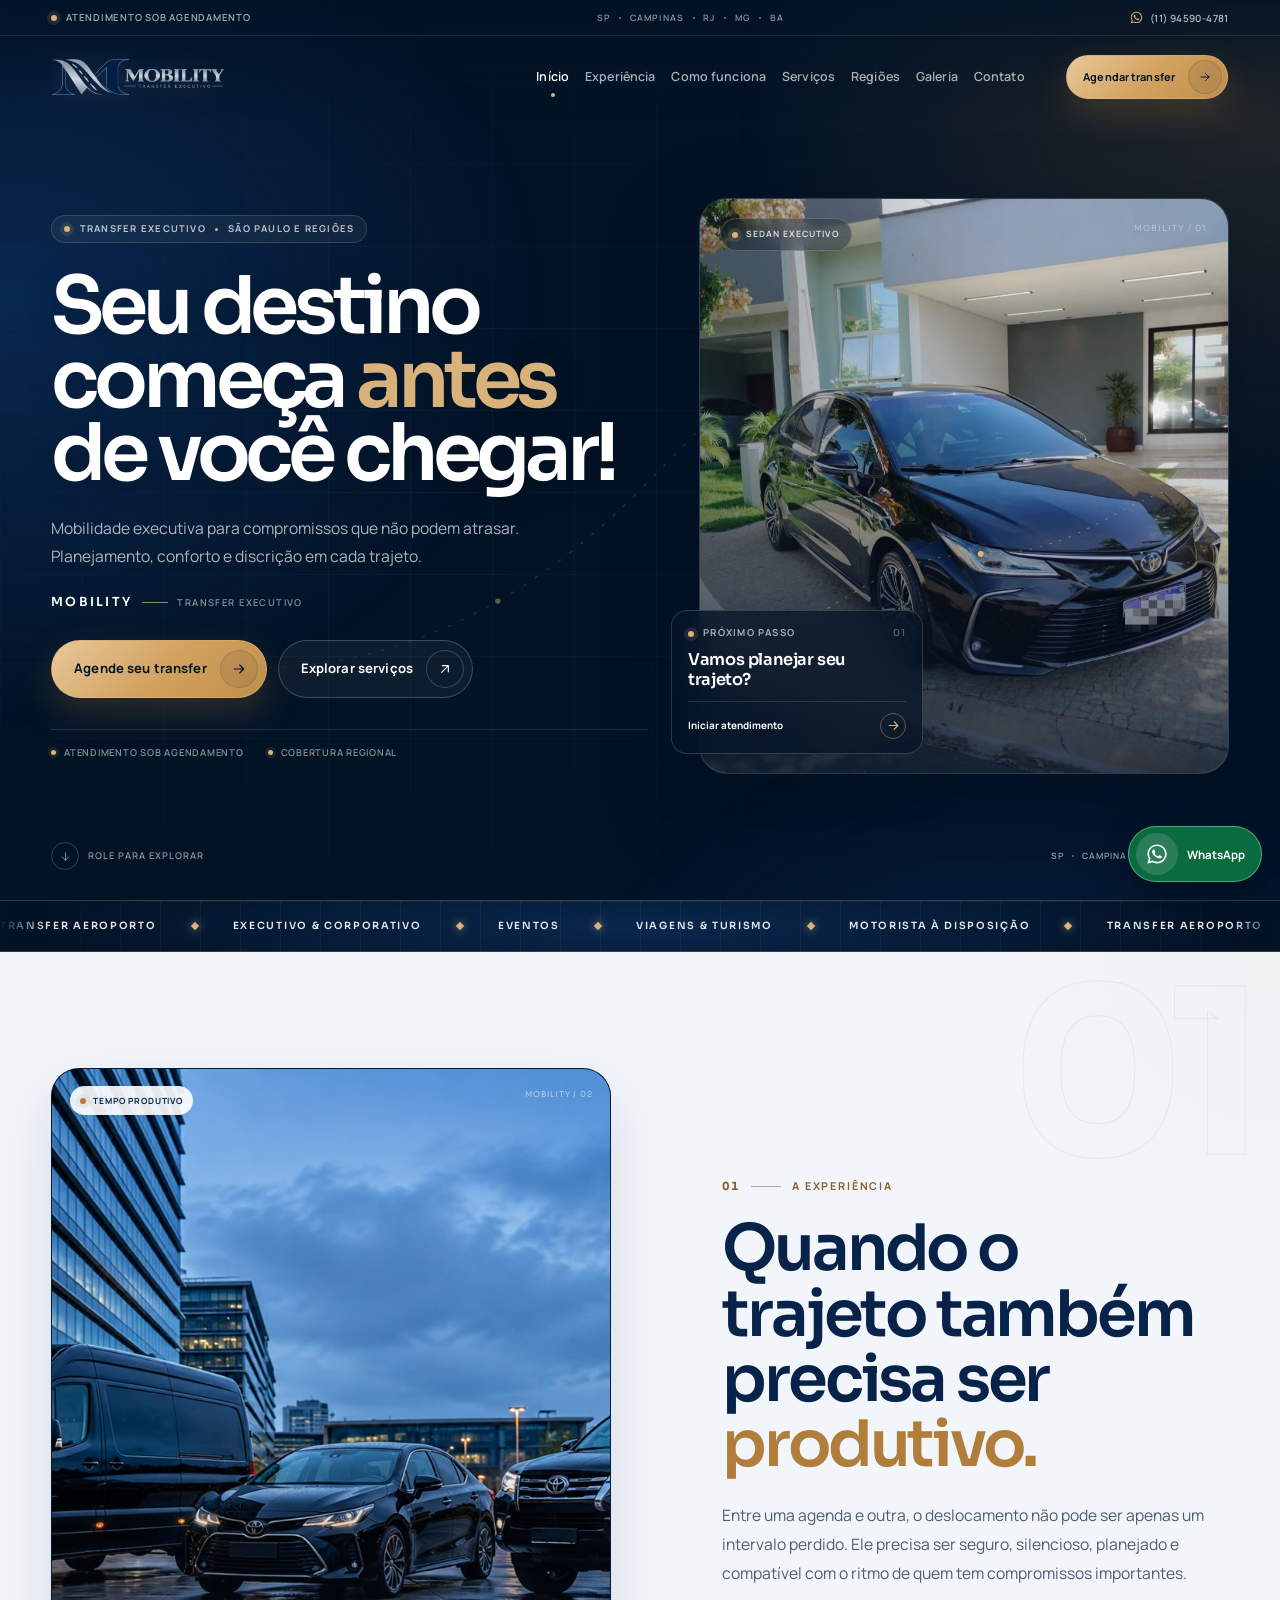
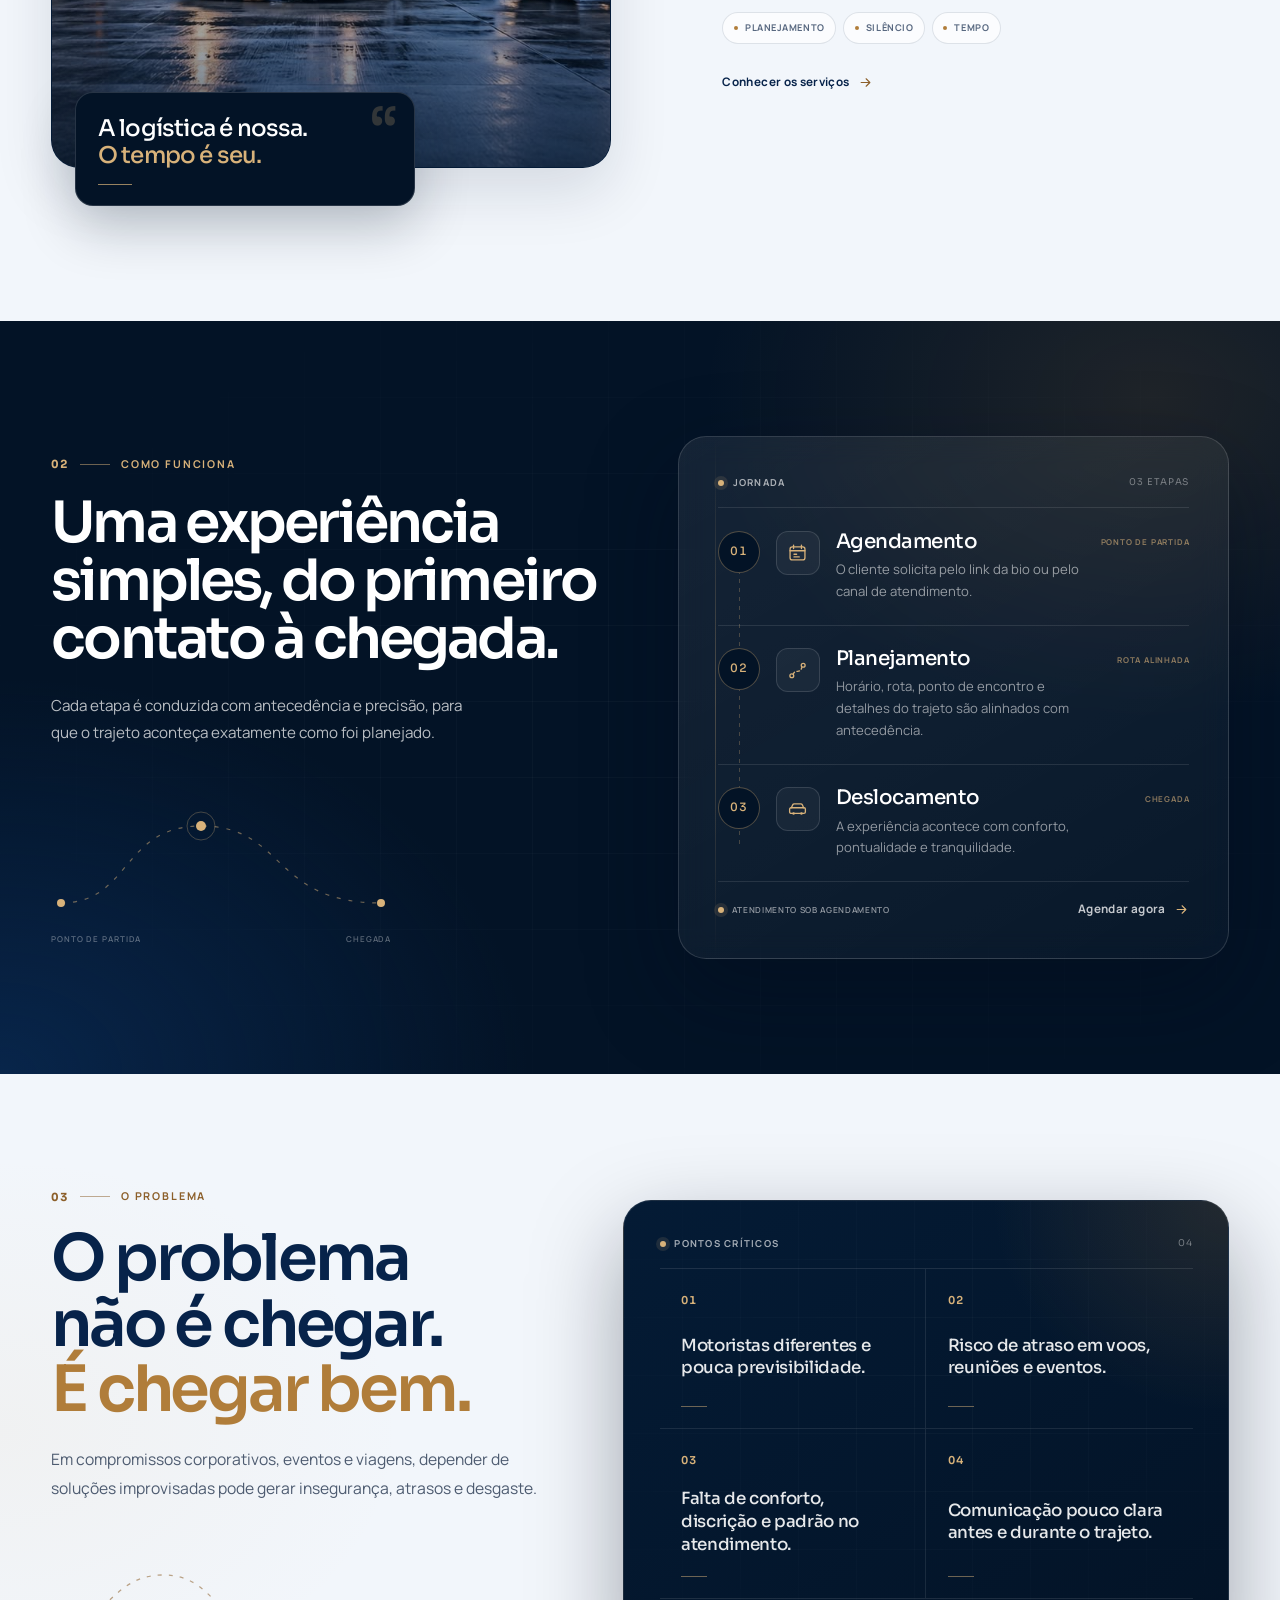
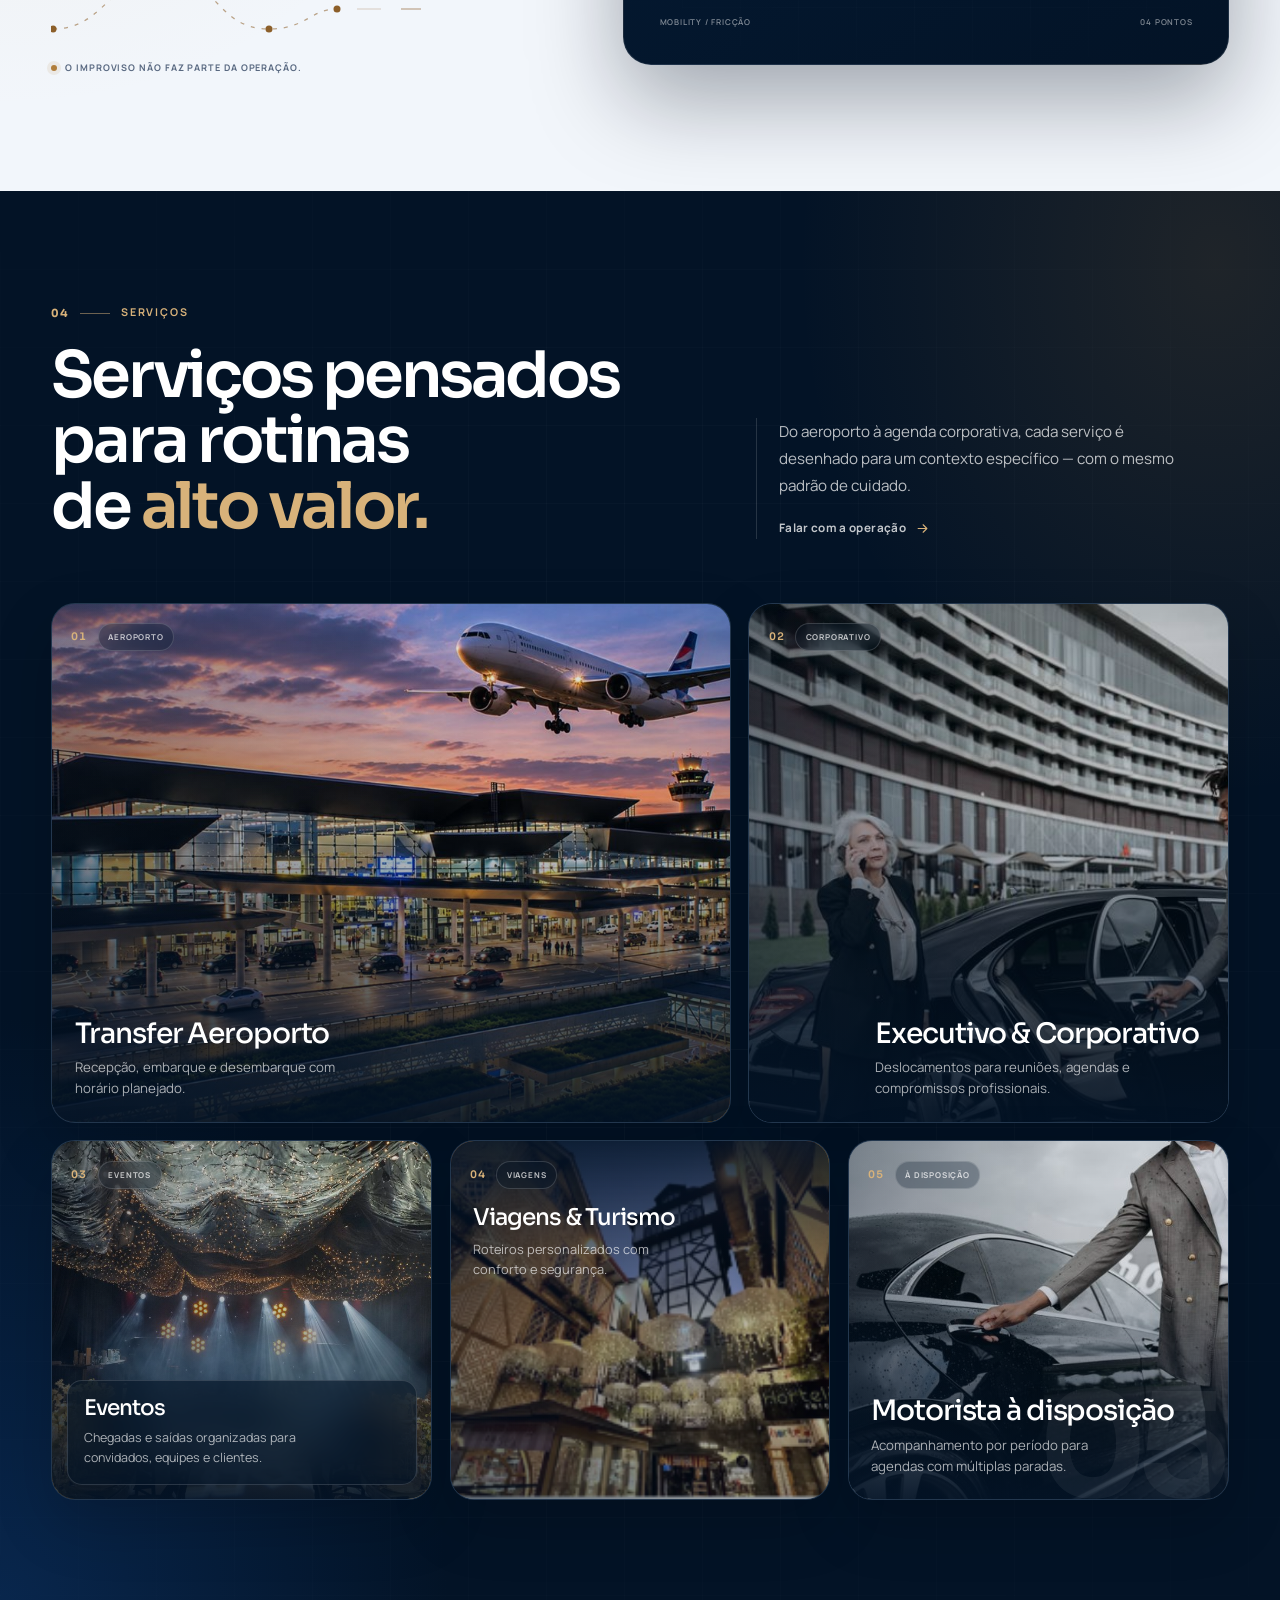
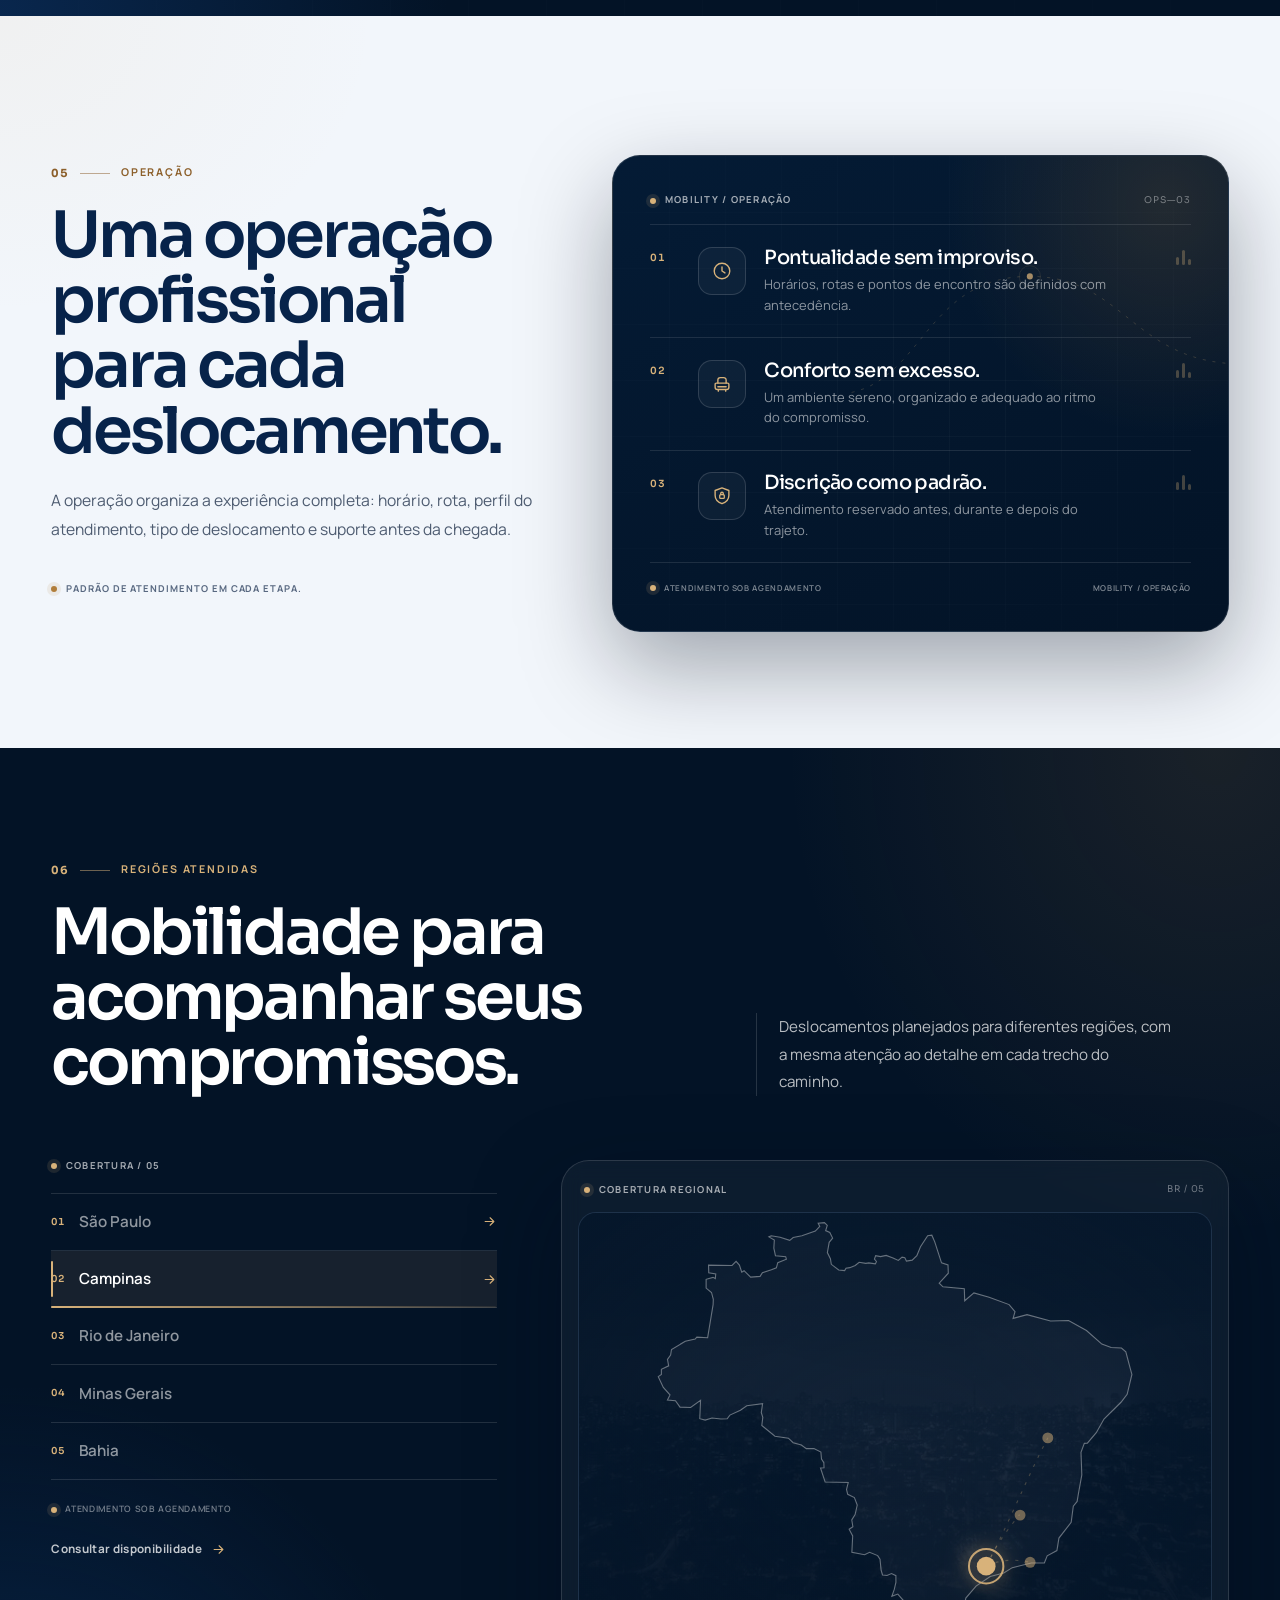
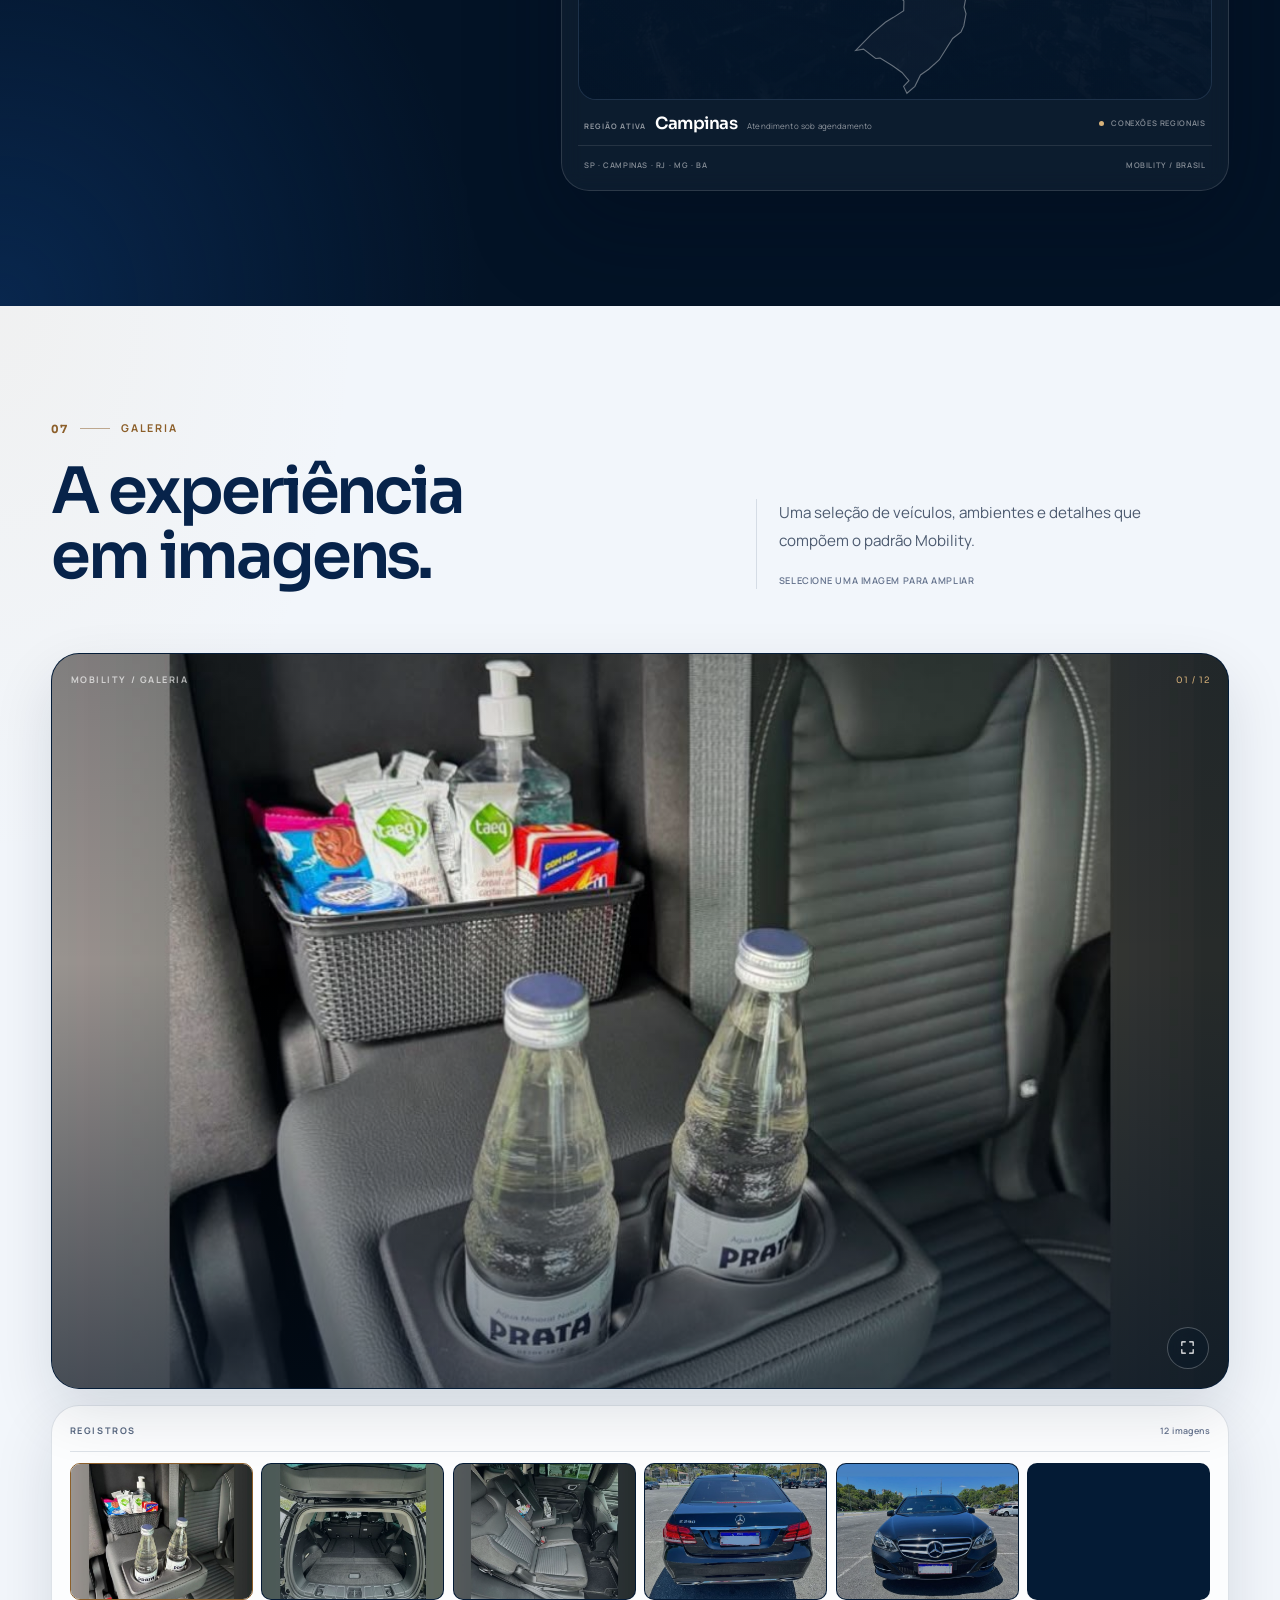
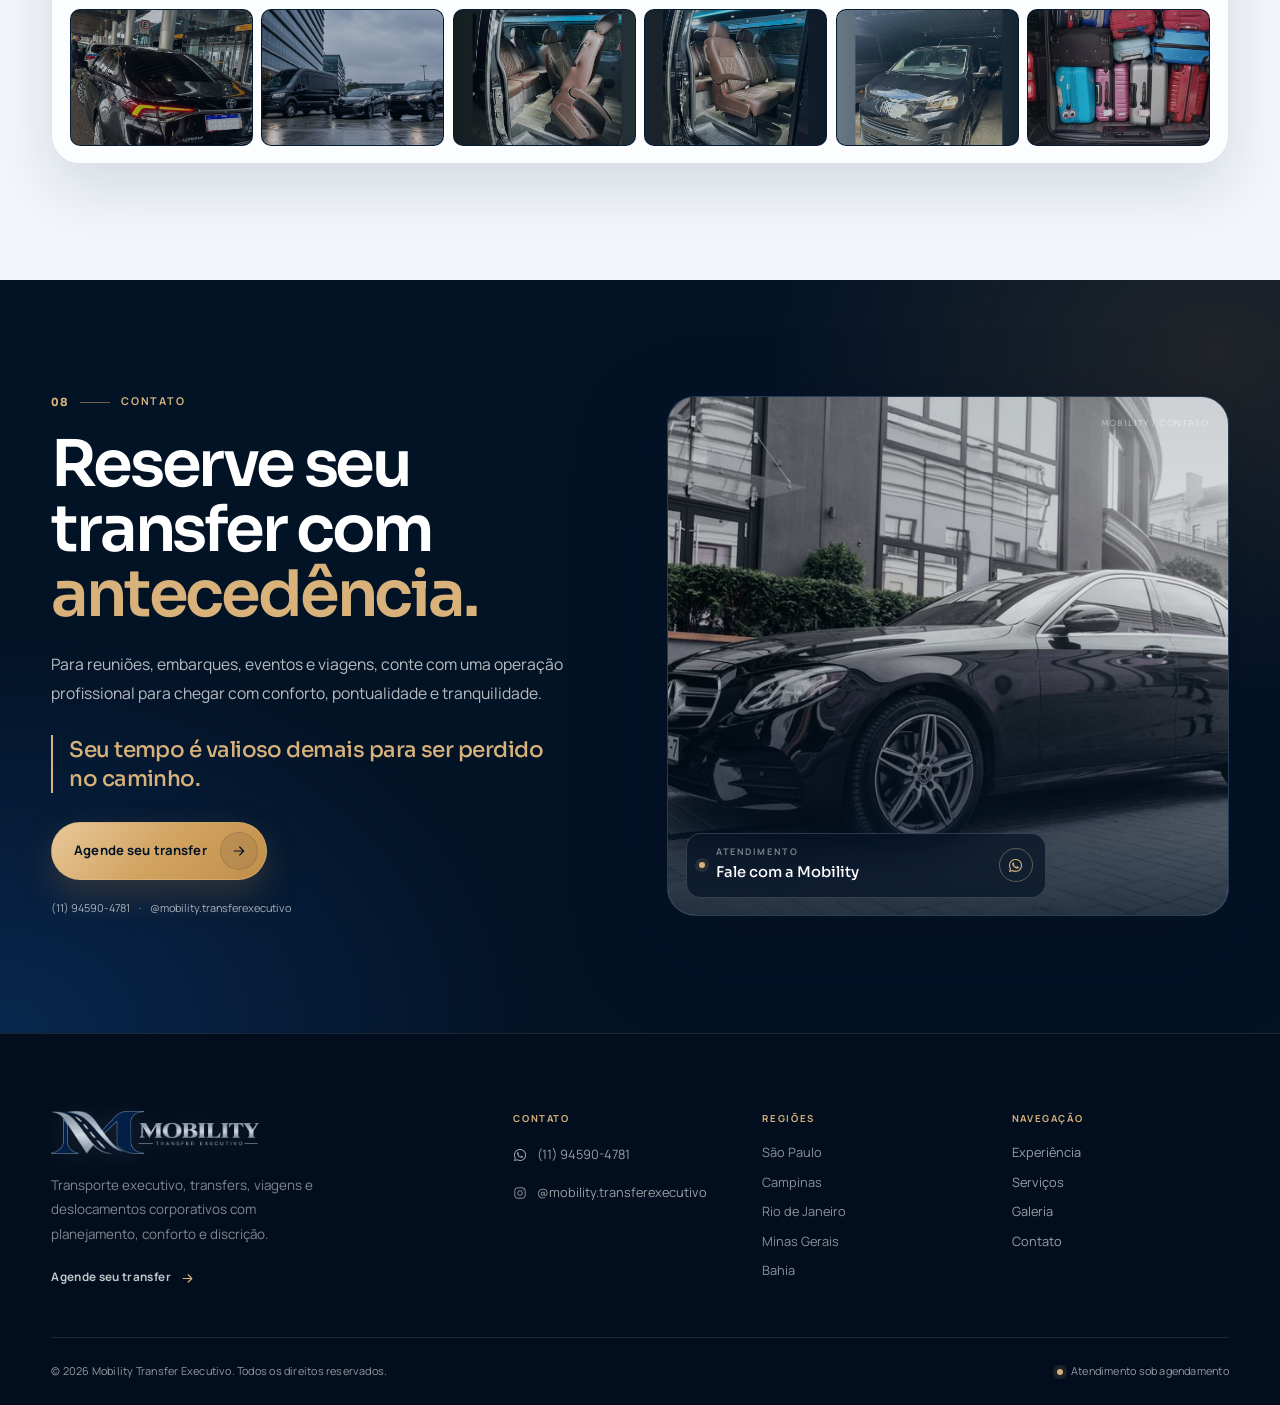
==== commit 4d0eec49: "Adiciona painel administrativo e atualiza imagens do site" ====
--- a/index.html
+++ b/index.html
@@ -42,7 +42,9 @@
     document.documentElement.classList.remove('no-js');
     document.documentElement.classList.add('js');
   </script>
-  <script src="assets/js/main.js?v=20261105-17" defer></script>
+  <script src="assets/js/images/catalog.js?v=20261106-2" defer></script>
+  <script src="assets/js/images/public-runtime.js?v=20261106-1" defer></script>
+  <script src="assets/js/main.js?v=20261105-18" defer></script>
 
   <!-- DADOS ESTRUTURADOS — sem endereço, avaliações ou informações não fornecidas. -->
   <script type="application/ld+json">
@@ -175,7 +177,7 @@
       <div class="container">
         <div class="header-bar">
           <a class="brand" href="#inicio" aria-label="Mobility Transfer Executivo — ir para o início">
-            <img class="brand-logo" src="assets/logo.png" alt="" width="1027" height="213" fetchpriority="high" decoding="async">
+            <img class="brand-logo" data-image-id="brand-logo" src="assets/logo.png" alt="" width="1027" height="213" fetchpriority="high" decoding="async">
           </a>
 
           <nav class="nav-desktop" aria-label="Navegação principal">
@@ -309,6 +311,7 @@
           <div class="hero-photo">
             <img
               class="hero-img"
+              data-image-id="hero-main"
               src="assets/img/fotohero.jpeg"
               alt="Sedã executivo preto estacionado em frente a uma residência moderna"
               width="942"
@@ -475,10 +478,11 @@
           <div class="experience-media reveal" style="--delay: .1s">
             <div class="experience-photo">
               <img
-                src="assets/img/experiencia.jpeg"
-                alt="Interior de SUV executivo com painel digital, volante e bancos em couro"
-                width="1170"
-                height="1121"
+                data-image-id="experience-main"
+                src="assets/hero.jpeg"
+                alt="Van, sedã e SUV executivos pretos lado a lado em frente a um edifício corporativo ao anoitecer"
+                width="1600"
+                height="900"
                 loading="lazy"
                 decoding="async">
               <span class="media-badge"><span class="status-dot" aria-hidden="true"></span> TEMPO PRODUTIVO</span>
@@ -667,13 +671,15 @@
         <div class="service-grid">
           <article class="service-card service-card--feature reveal" data-glow style="--delay: .04s">
             <img
-              src="assets/img/svc-aeroporto-1200.jpg"
-              srcset="assets/img/svc-aeroporto-700.jpg 700w,
-                      assets/img/svc-aeroporto-1200.jpg 1200w"
+              data-image-id="service-airport"
+              src="assets/aeroporto.jpeg"
+              srcset="assets/img/svc-aeroporto-novo-700.jpg 700w,
+                      assets/img/svc-aeroporto-novo-1200.jpg 1200w,
+                      assets/aeroporto.jpeg 1600w"
               sizes="(min-width: 1100px) 58vw, 100vw"
-              alt="Pátio de aeroporto iluminado pelo sol poente, com aeronave e terminal ao fundo"
-              width="1200"
-              height="800"
+              alt="Aeroporto iluminado ao pôr do sol, com aeronave e terminal ao fundo"
+              width="1600"
+              height="900"
               loading="lazy"
               decoding="async">
             <div class="service-shade" aria-hidden="true"></div>
@@ -690,6 +696,7 @@
 
           <article class="service-card service-card--corporate reveal" data-glow style="--delay: .1s">
             <img
+              data-image-id="service-corporate"
               src="assets/img/svc-corporativo-1200.jpg"
               srcset="assets/img/svc-corporativo-700.jpg 700w,
                       assets/img/svc-corporativo-1200.jpg 1200w"
@@ -713,6 +720,7 @@
 
           <article class="service-card service-card--events reveal" data-glow style="--delay: .04s">
             <img
+              data-image-id="service-events"
               src="assets/img/svc-eventos-1200.jpg"
               srcset="assets/img/svc-eventos-700.jpg 700w,
                       assets/img/svc-eventos-1200.jpg 1200w"
@@ -736,13 +744,11 @@
 
           <article class="service-card service-card--travel reveal" data-glow style="--delay: .1s">
             <img
-              src="assets/img/svc-viagens-1200.jpg"
-              srcset="assets/img/svc-viagens-700.jpg 700w,
-                      assets/img/svc-viagens-1200.jpg 1200w"
-              sizes="(min-width: 1100px) 33vw, 100vw"
-              alt="SUV premium em estrada costeira rochosa ao pôr do sol"
-              width="1200"
-              height="801"
+              data-image-id="service-travel"
+              src="assets/viagenseturismo.PNG"
+              alt="Rua turística com guarda-chuvas iluminados e arquitetura europeia"
+              width="299"
+              height="191"
               loading="lazy"
               decoding="async">
             <div class="service-shade" aria-hidden="true"></div>
@@ -759,6 +765,7 @@
 
           <article class="service-card service-card--driver reveal" data-glow style="--delay: .16s">
             <img
+              data-image-id="service-driver"
               src="assets/img/svc-motorista-1200.jpg"
               srcset="assets/img/svc-motorista-700.jpg 700w,
                       assets/img/svc-motorista-1200.jpg 1200w"
@@ -923,7 +930,7 @@
             </div>
 
             <div class="map-canvas">
-              <img class="map-bg" src="assets/img/regioes-saopaulo-1600.jpg" srcset="assets/img/regioes-saopaulo-800.jpg 800w, assets/img/regioes-saopaulo-1600.jpg 1600w" sizes="(min-width: 900px) 58vw, 100vw" alt="" width="1600" height="900" loading="lazy" decoding="async" aria-hidden="true">
+              <img class="map-bg" data-image-id="map-background" src="assets/img/regioes-saopaulo-1600.jpg" srcset="assets/img/regioes-saopaulo-800.jpg 800w, assets/img/regioes-saopaulo-1600.jpg 1600w" sizes="(min-width: 900px) 58vw, 100vw" alt="" width="1600" height="900" loading="lazy" decoding="async" aria-hidden="true">
               <div class="map-overlay" aria-hidden="true"></div>
 
               <svg class="brazil-map" viewBox="20 18 480 480" fill="none" aria-hidden="true">
@@ -1088,6 +1095,7 @@
 
           <div class="final-media reveal" style="--delay: .1s">
             <img
+              data-image-id="cta-image"
               src="assets/img/cta-sedan-1800.jpg"
               srcset="assets/img/cta-sedan-900.jpg 900w,
                       assets/img/cta-sedan-1800.jpg 1800w"
@@ -1123,7 +1131,7 @@
     <div class="container footer-top">
       <div class="footer-brand-col">
         <a class="brand brand--footer" href="#inicio" aria-label="Mobility Transfer Executivo — voltar ao início">
-          <img class="brand-logo" src="assets/logo.png" alt="" width="1027" height="213" loading="lazy" decoding="async">
+          <img class="brand-logo" data-image-id="brand-logo" src="assets/logo.png" alt="" width="1027" height="213" loading="lazy" decoding="async">
         </a>
         <p>Transporte executivo, transfers, viagens e deslocamentos corporativos com planejamento, conforto e discrição.</p>
         <a class="text-link text-link--light" href="https://wa.me/5511945904781" target="_blank" rel="noopener noreferrer">
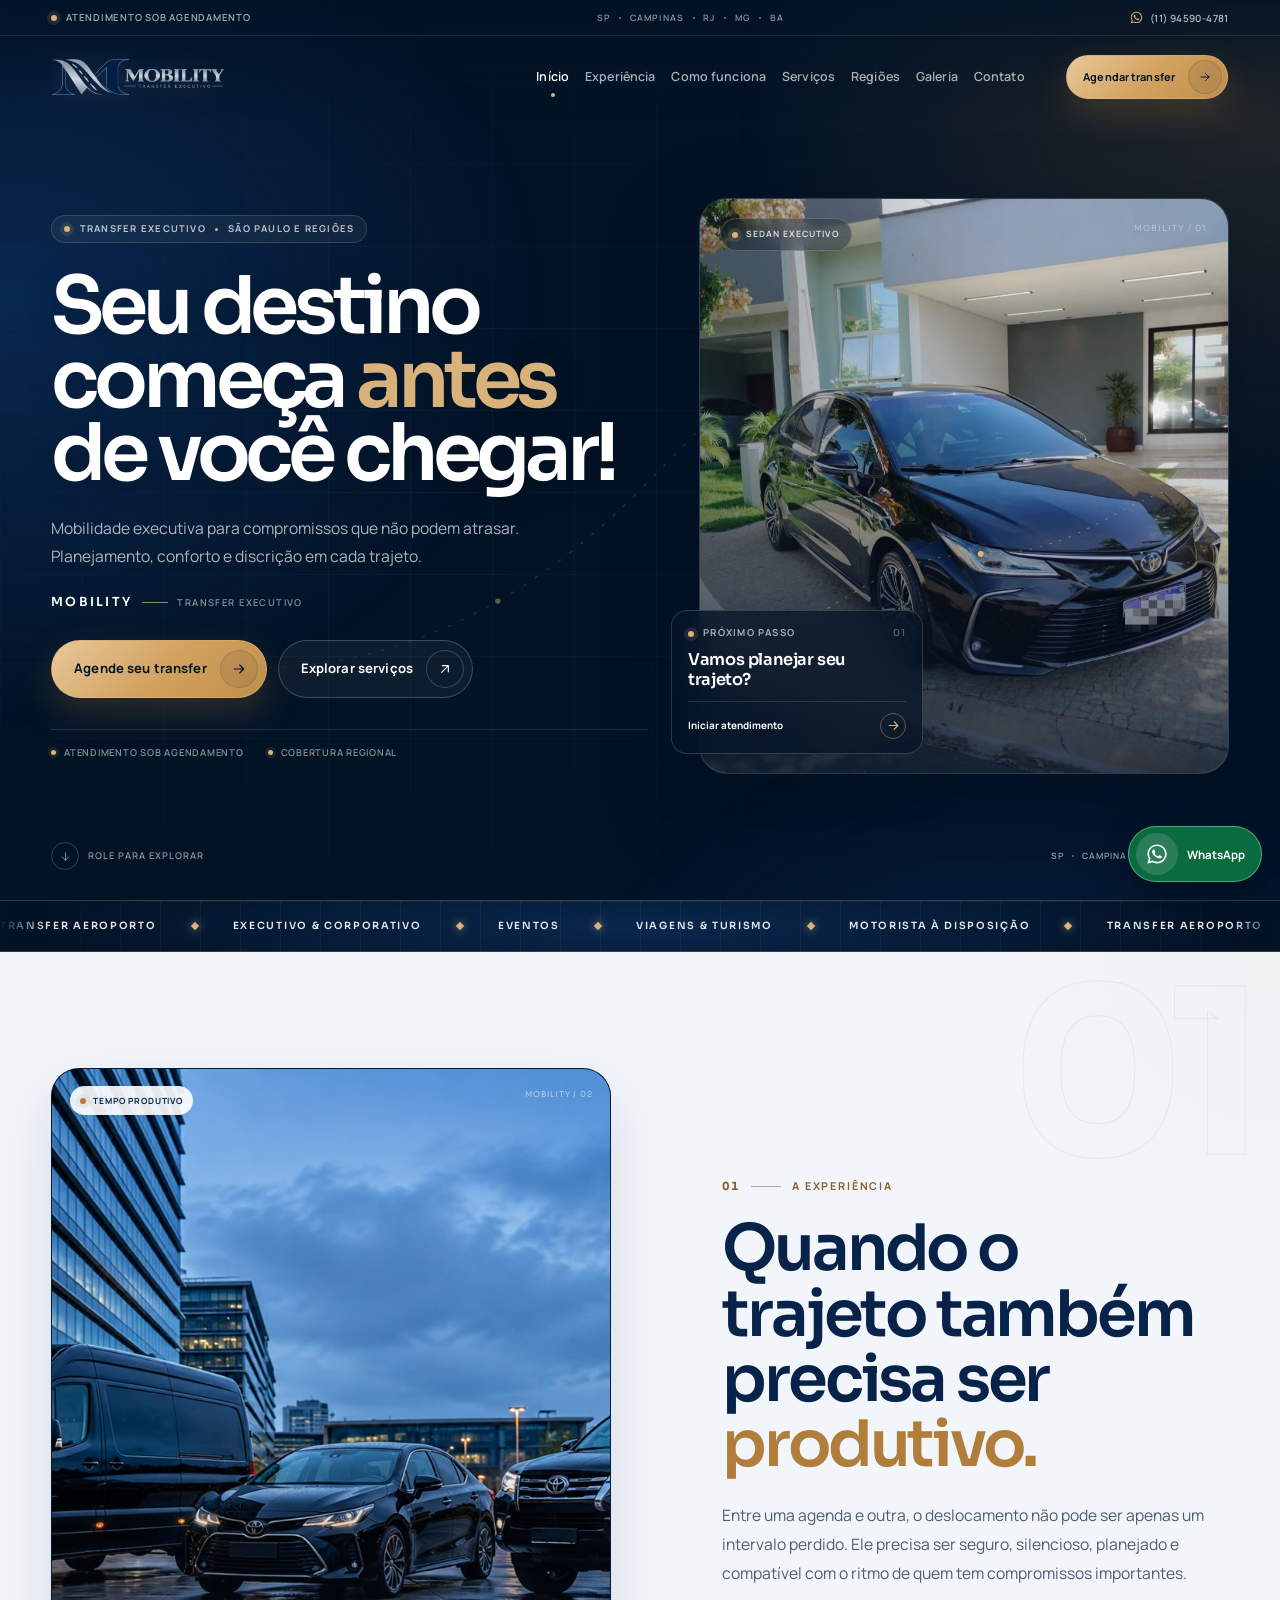
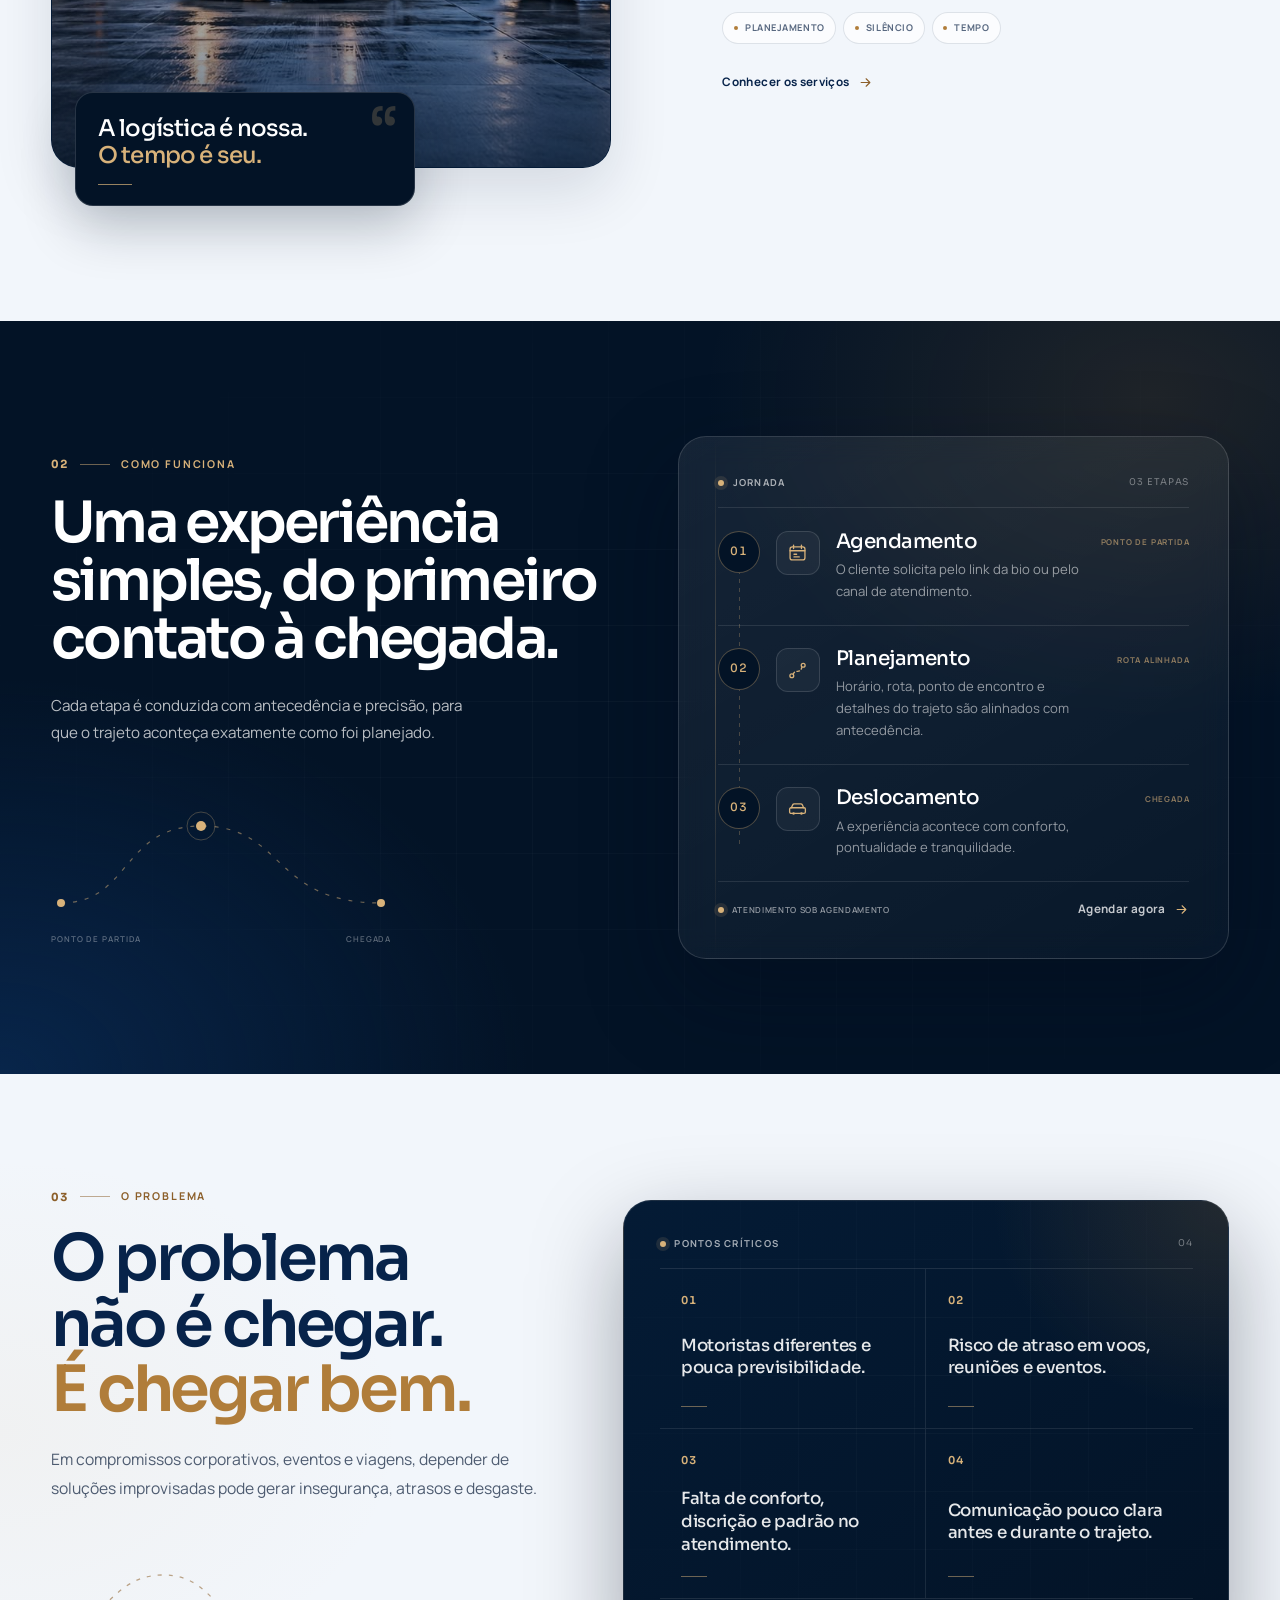
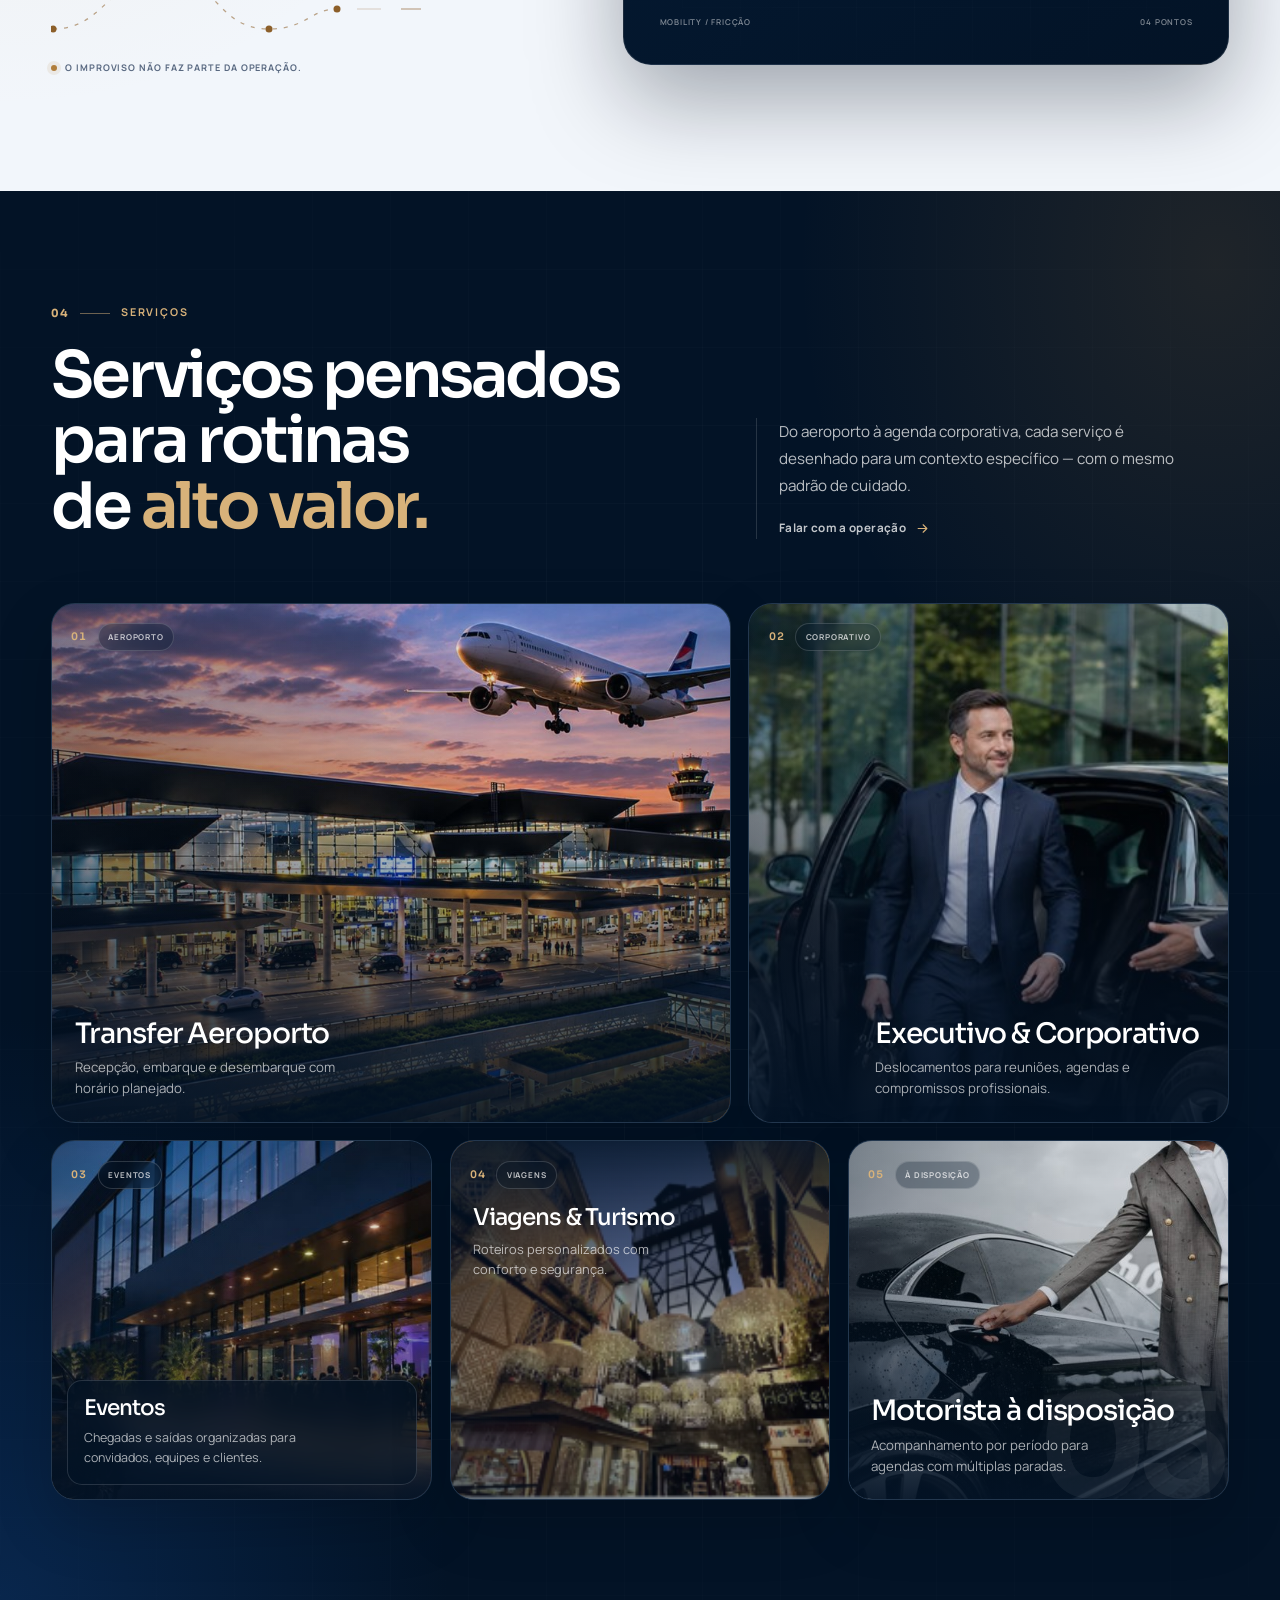
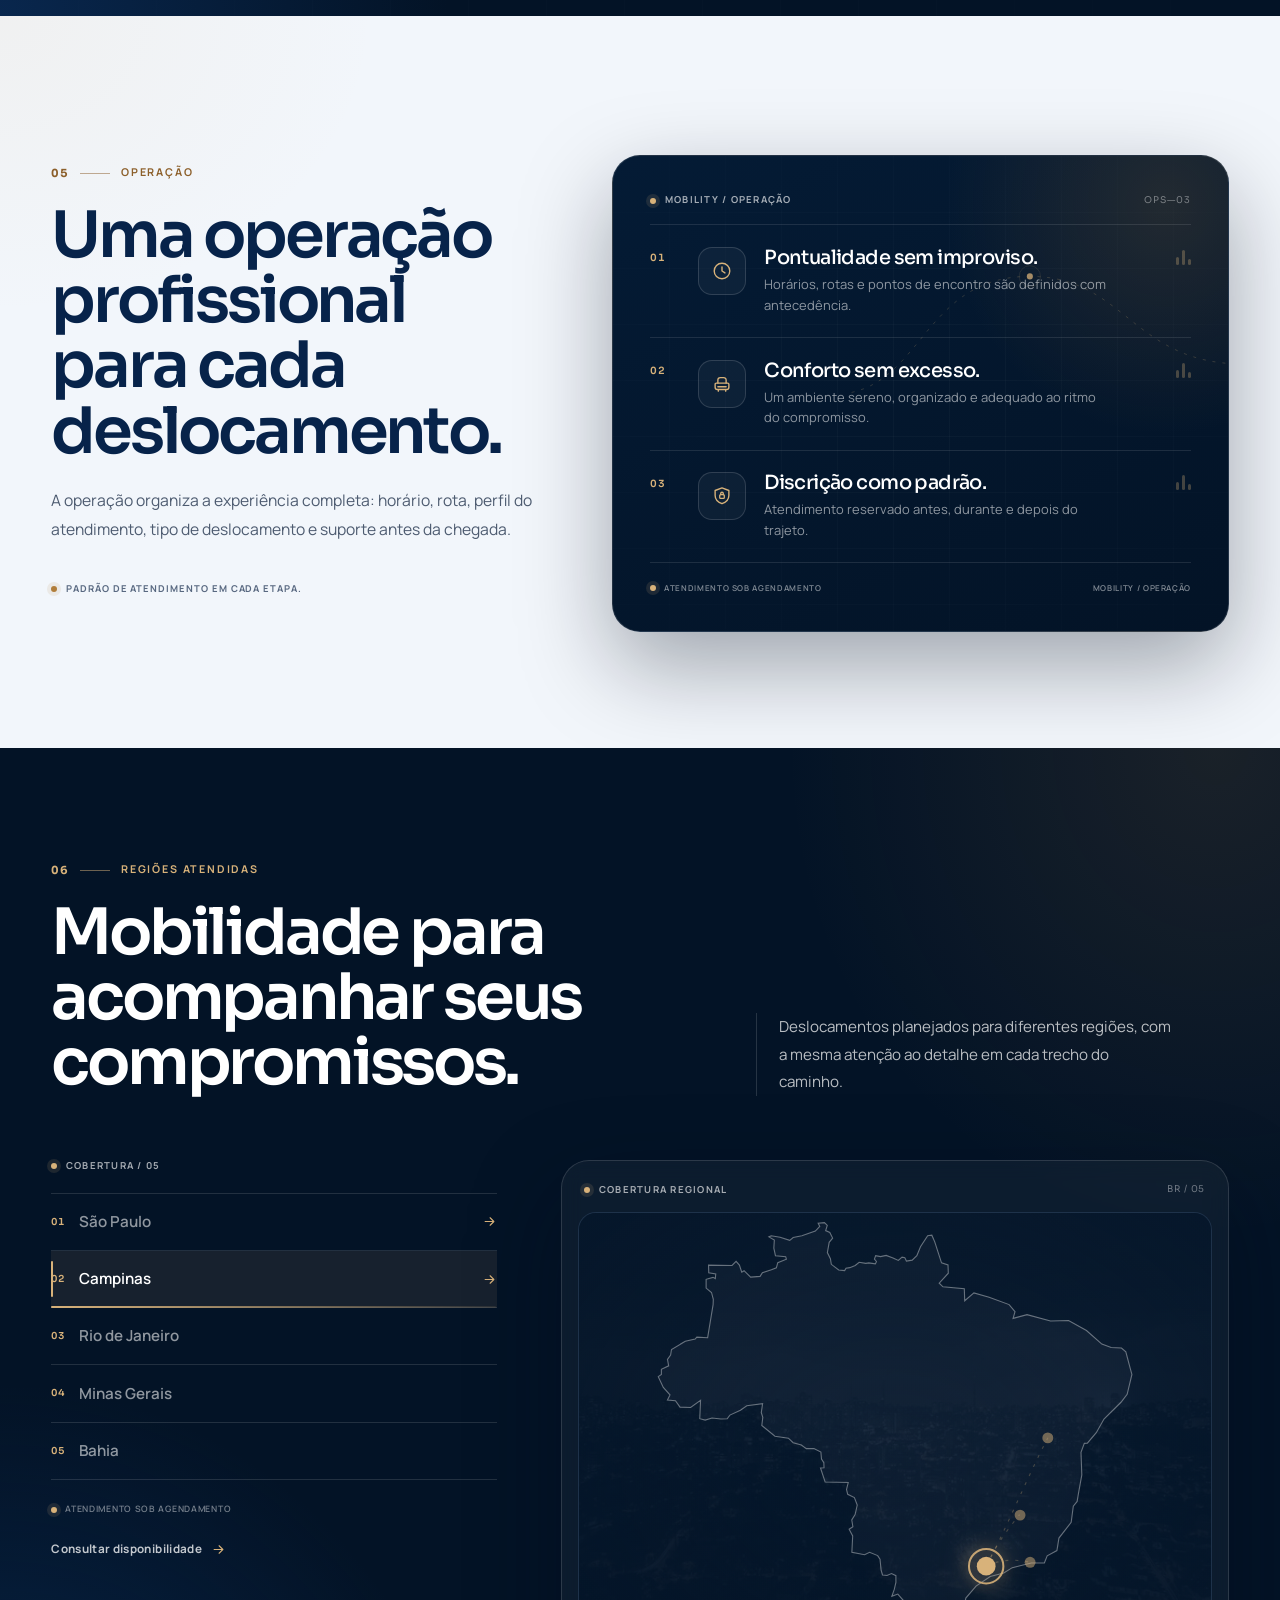
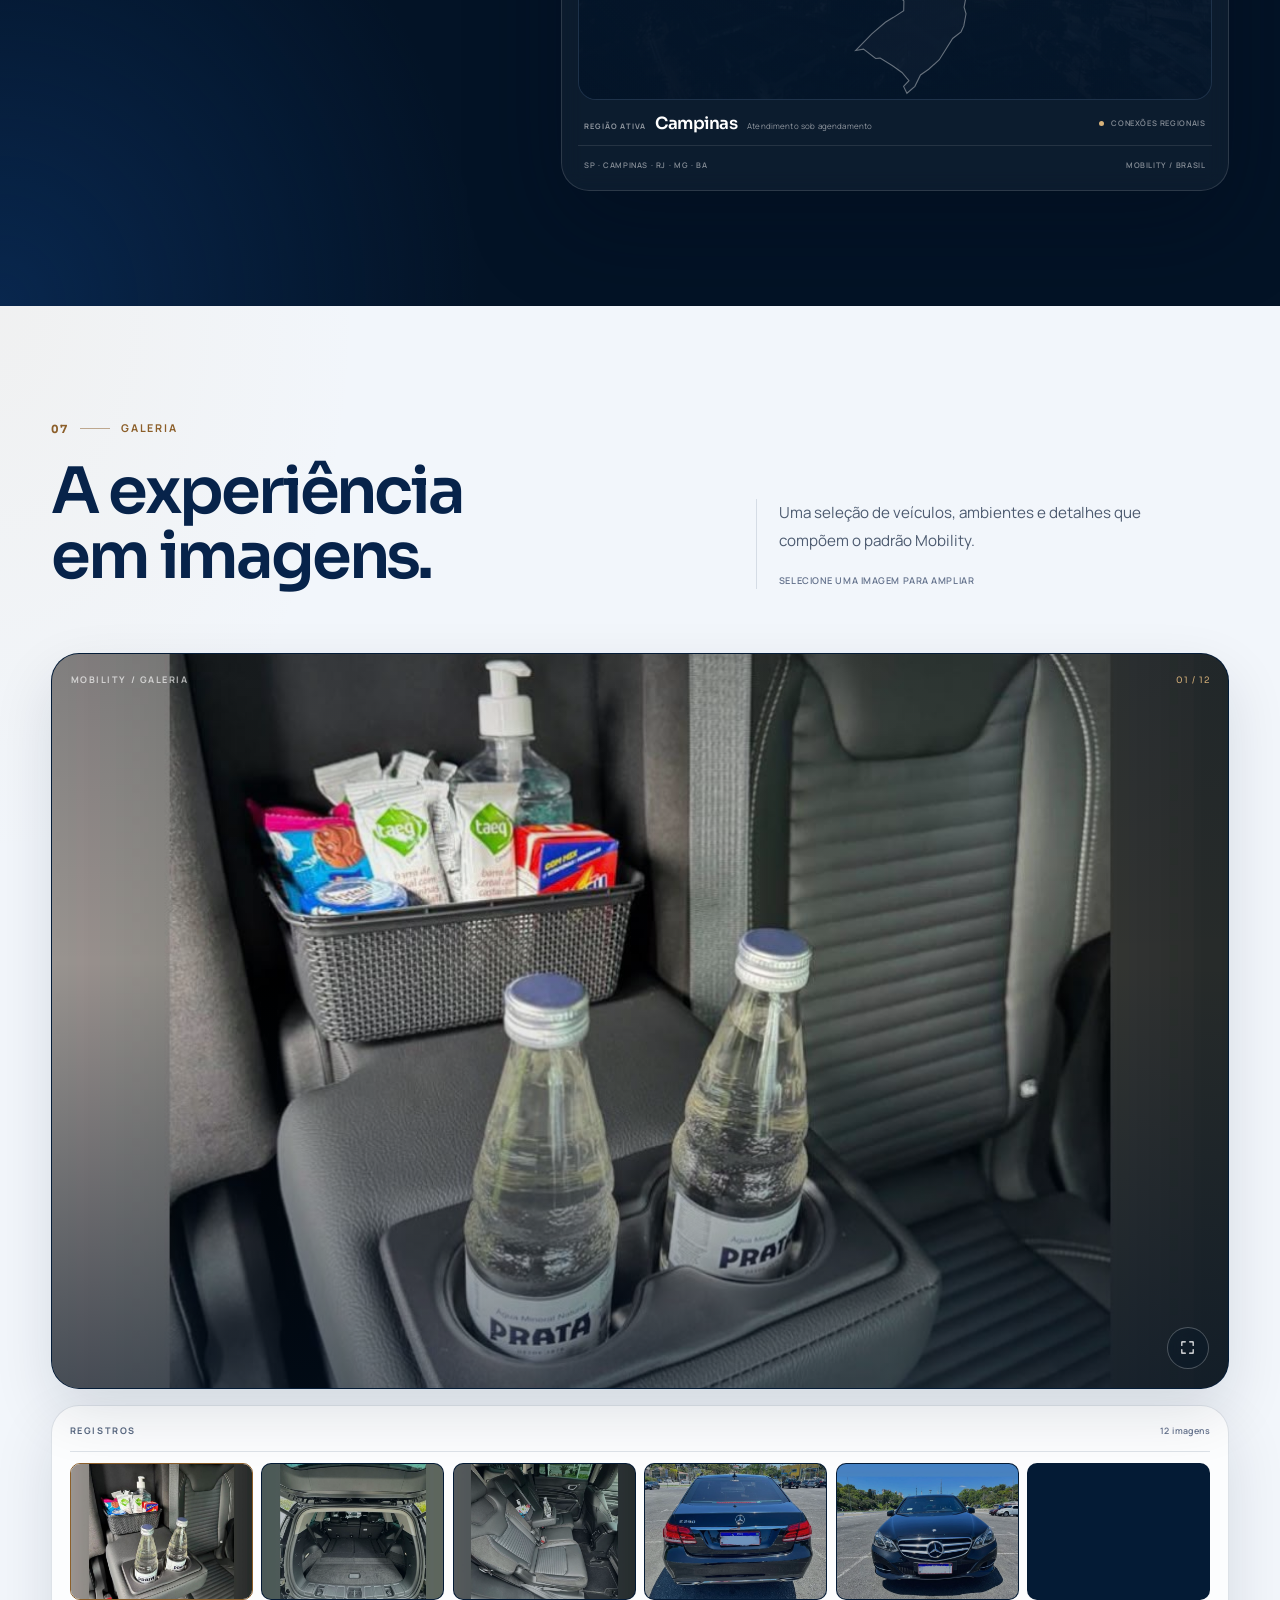
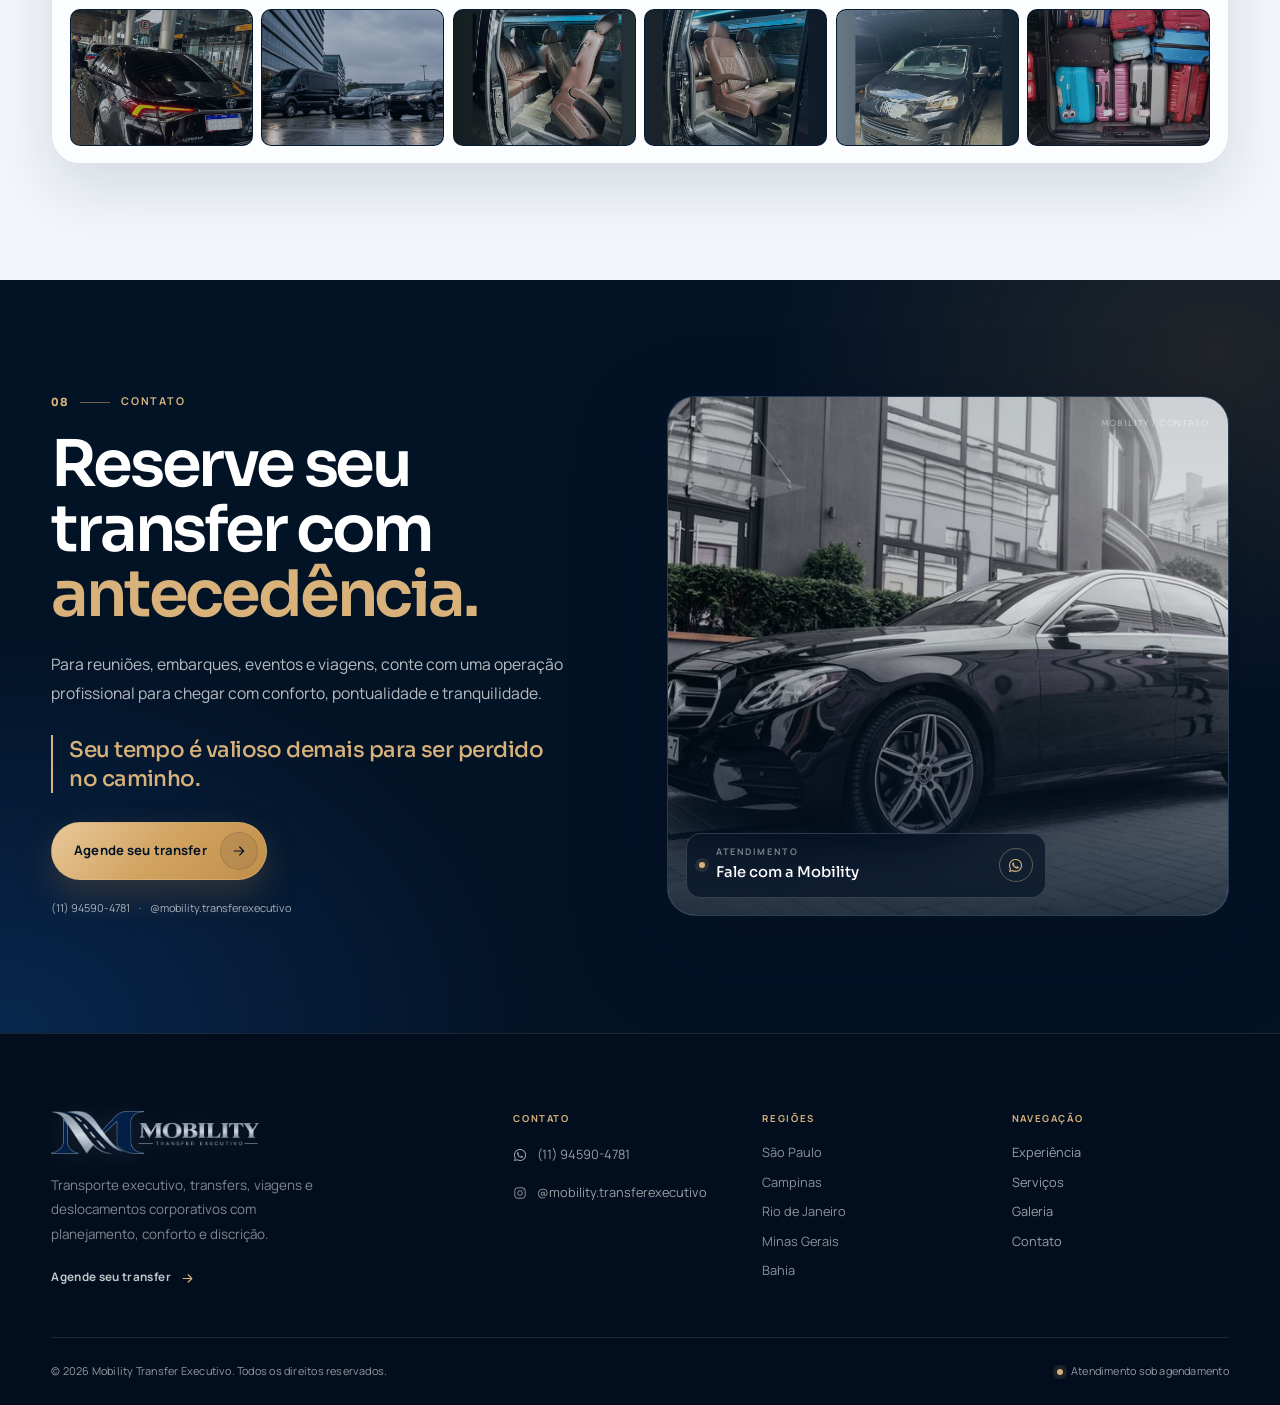
==== commit cfd46cd3: "Atualiza imagens de eventos e corporativo" ====
--- a/index.html
+++ b/index.html
@@ -42,7 +42,7 @@
     document.documentElement.classList.remove('no-js');
     document.documentElement.classList.add('js');
   </script>
-  <script src="assets/js/images/catalog.js?v=20261106-2" defer></script>
+  <script src="assets/js/images/catalog.js?v=20261106-3" defer></script>
   <script src="assets/js/images/public-runtime.js?v=20261106-1" defer></script>
   <script src="assets/js/main.js?v=20261105-18" defer></script>
 
@@ -697,13 +697,14 @@
           <article class="service-card service-card--corporate reveal" data-glow style="--delay: .1s">
             <img
               data-image-id="service-corporate"
-              src="assets/img/svc-corporativo-1200.jpg"
-              srcset="assets/img/svc-corporativo-700.jpg 700w,
-                      assets/img/svc-corporativo-1200.jpg 1200w"
+              src="assets/corporativo.jpeg"
+              srcset="assets/img/svc-corporativo-novo-700.jpg 700w,
+                      assets/img/svc-corporativo-novo-1200.jpg 1200w,
+                      assets/corporativo.jpeg 1600w"
               sizes="(min-width: 1100px) 42vw, 100vw"
-              alt="Executiva em ligação ao lado de um sedã preto, com motorista abrindo a porta"
-              width="1200"
-              height="801"
+              alt="Executivo sendo recebido por um motorista ao lado de um SUV preto em frente a um edifício corporativo"
+              width="1600"
+              height="900"
               loading="lazy"
               decoding="async">
             <div class="service-shade" aria-hidden="true"></div>
@@ -721,13 +722,14 @@
           <article class="service-card service-card--events reveal" data-glow style="--delay: .04s">
             <img
               data-image-id="service-events"
-              src="assets/img/svc-eventos-1200.jpg"
-              srcset="assets/img/svc-eventos-700.jpg 700w,
-                      assets/img/svc-eventos-1200.jpg 1200w"
+              src="assets/eventos.jpeg"
+              srcset="assets/img/svc-eventos-novo-700.jpg 700w,
+                      assets/img/svc-eventos-novo-1200.jpg 1200w,
+                      assets/eventos.jpeg 1600w"
               sizes="(min-width: 1100px) 33vw, 100vw"
-              alt="Salão de evento com mesas postas e iluminação cênica em tons quentes"
-              width="1200"
-              height="1800"
+              alt="Convidados entrando em um espaço de eventos iluminado ao anoitecer, com SUV executivo em primeiro plano"
+              width="1600"
+              height="900"
               loading="lazy"
               decoding="async">
             <div class="service-shade" aria-hidden="true"></div>
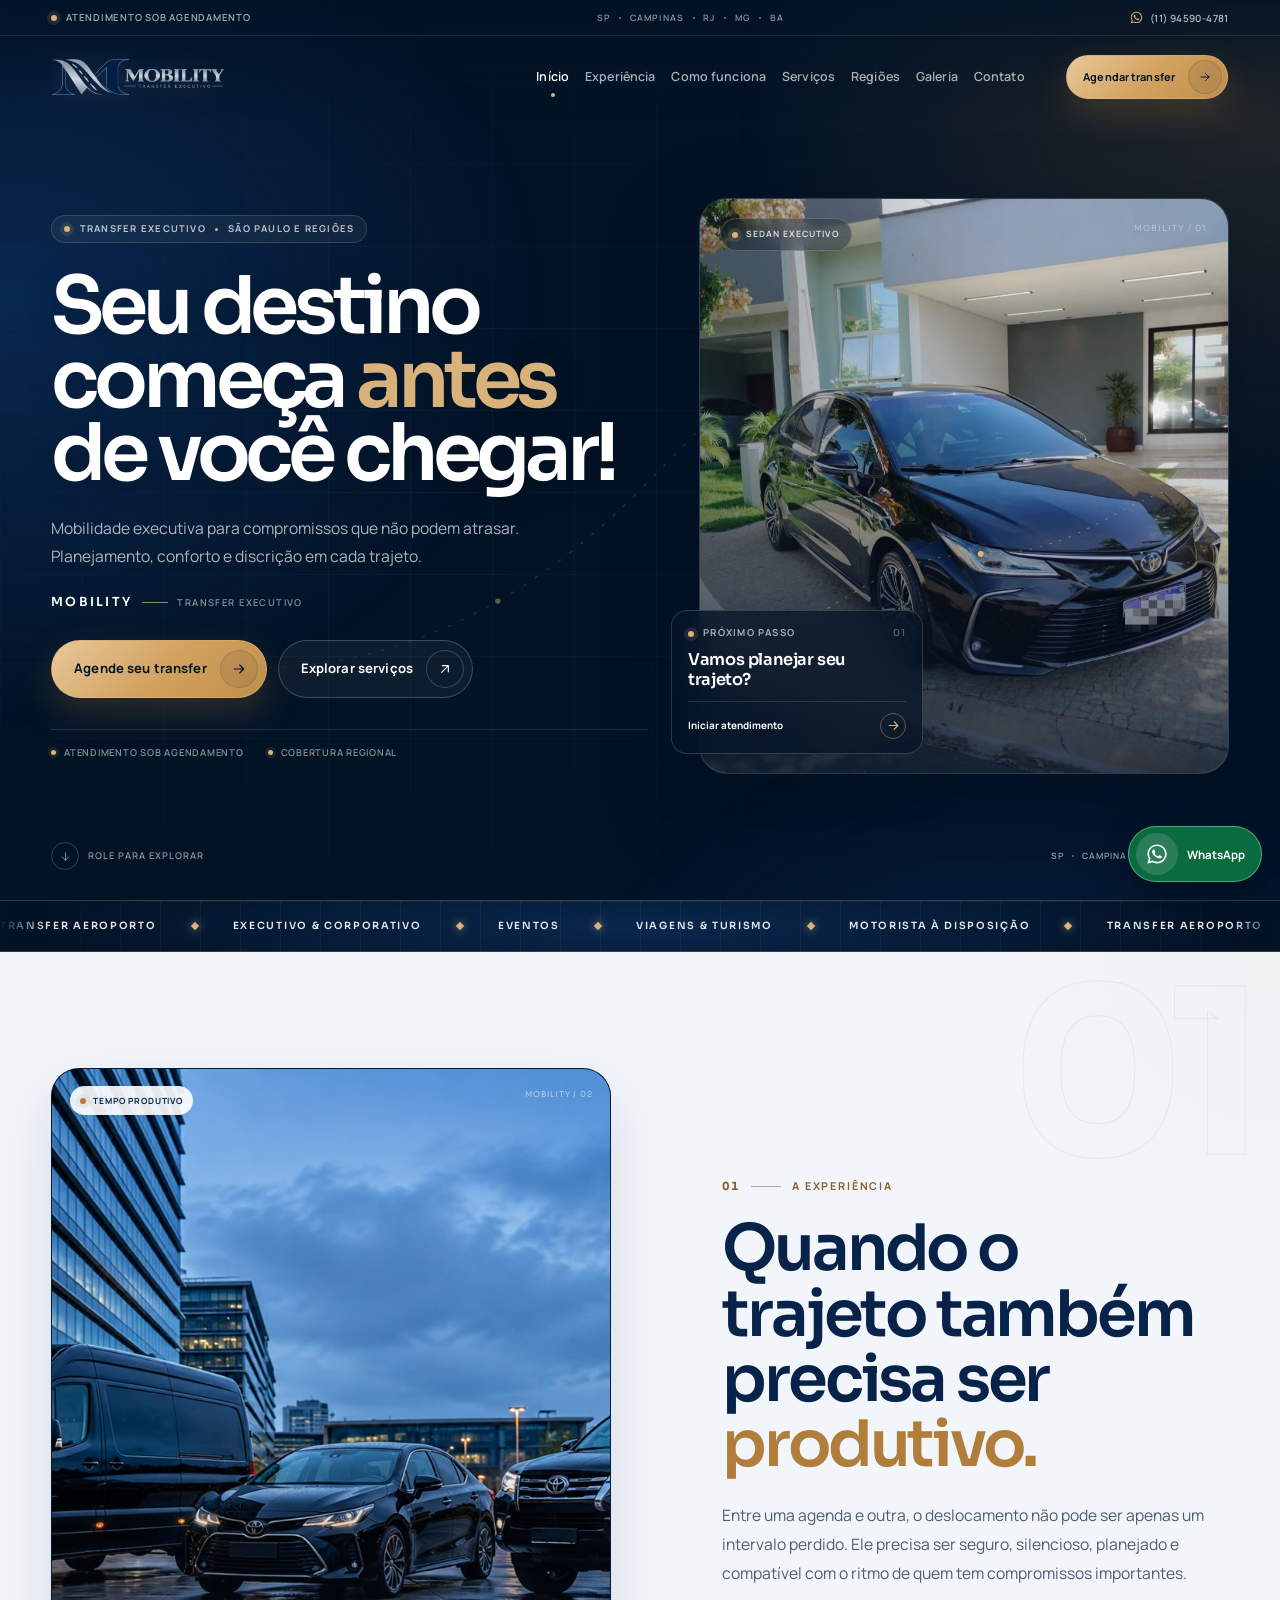
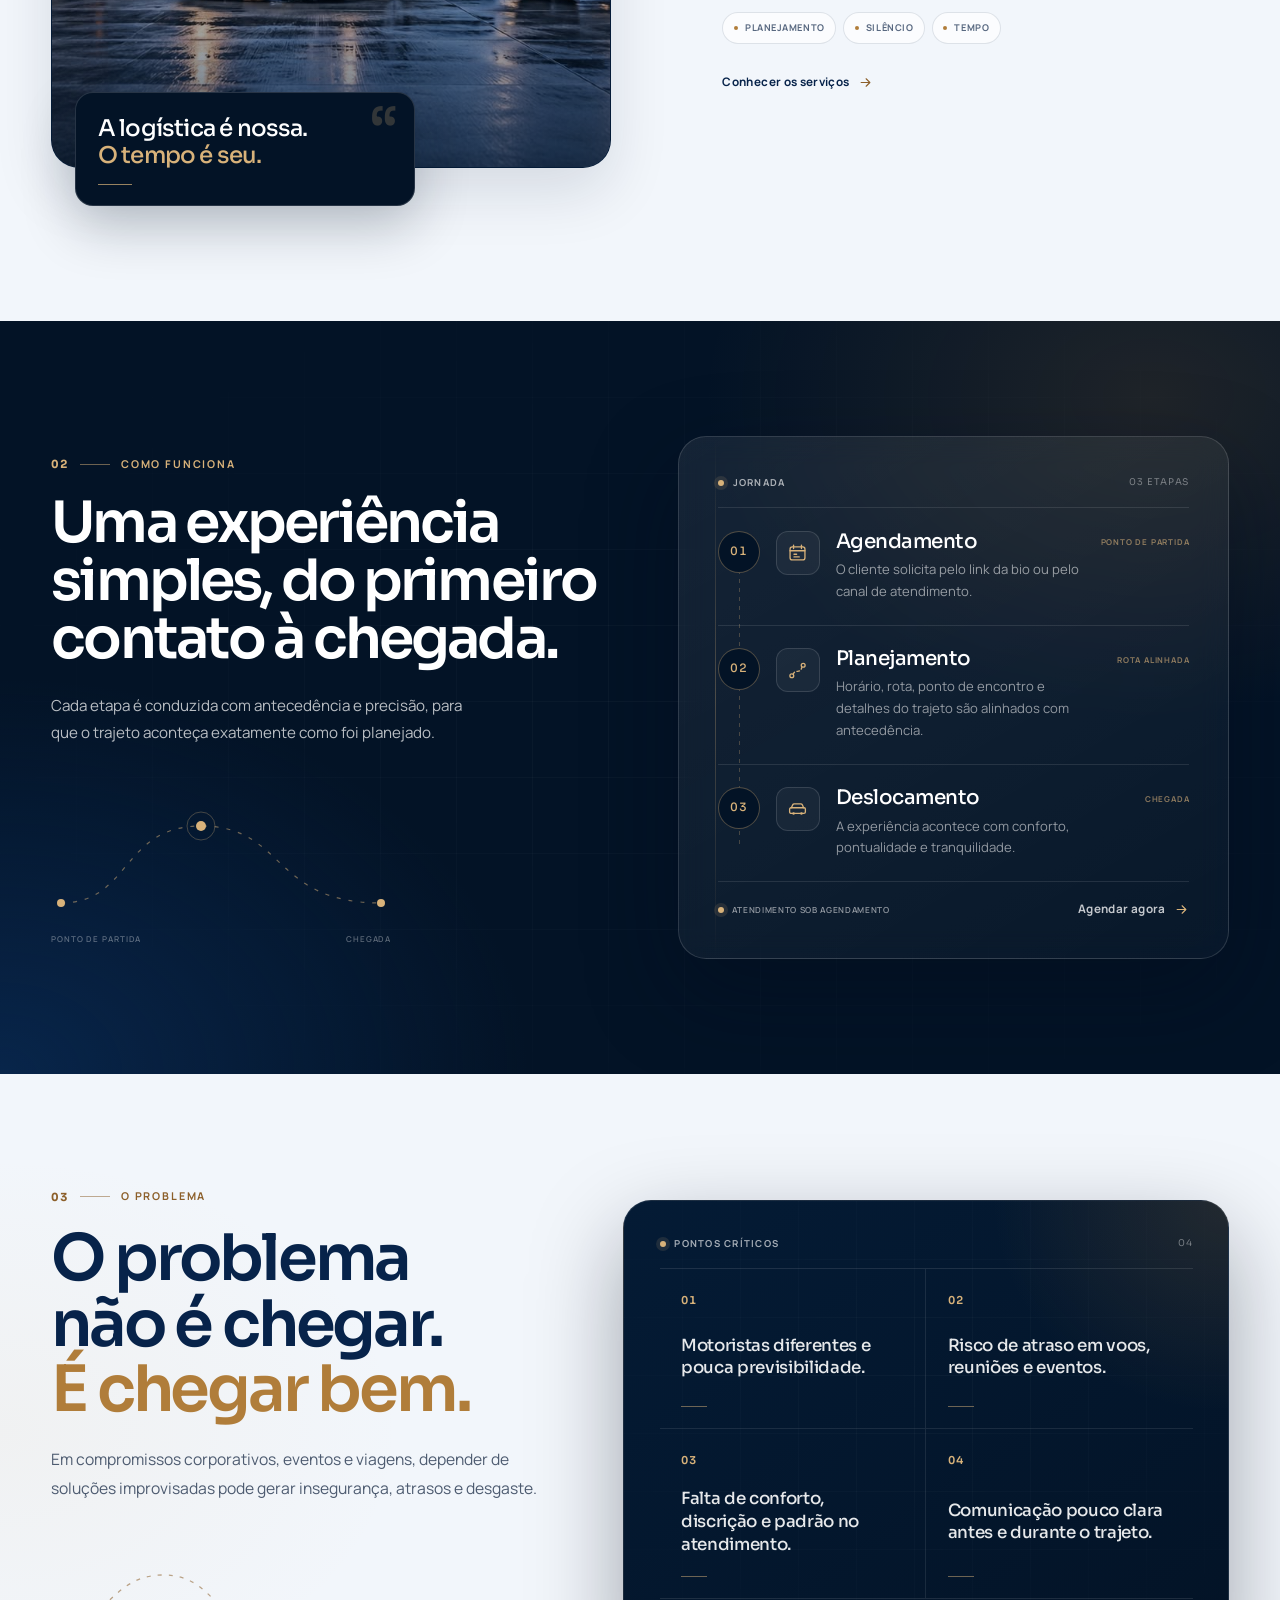
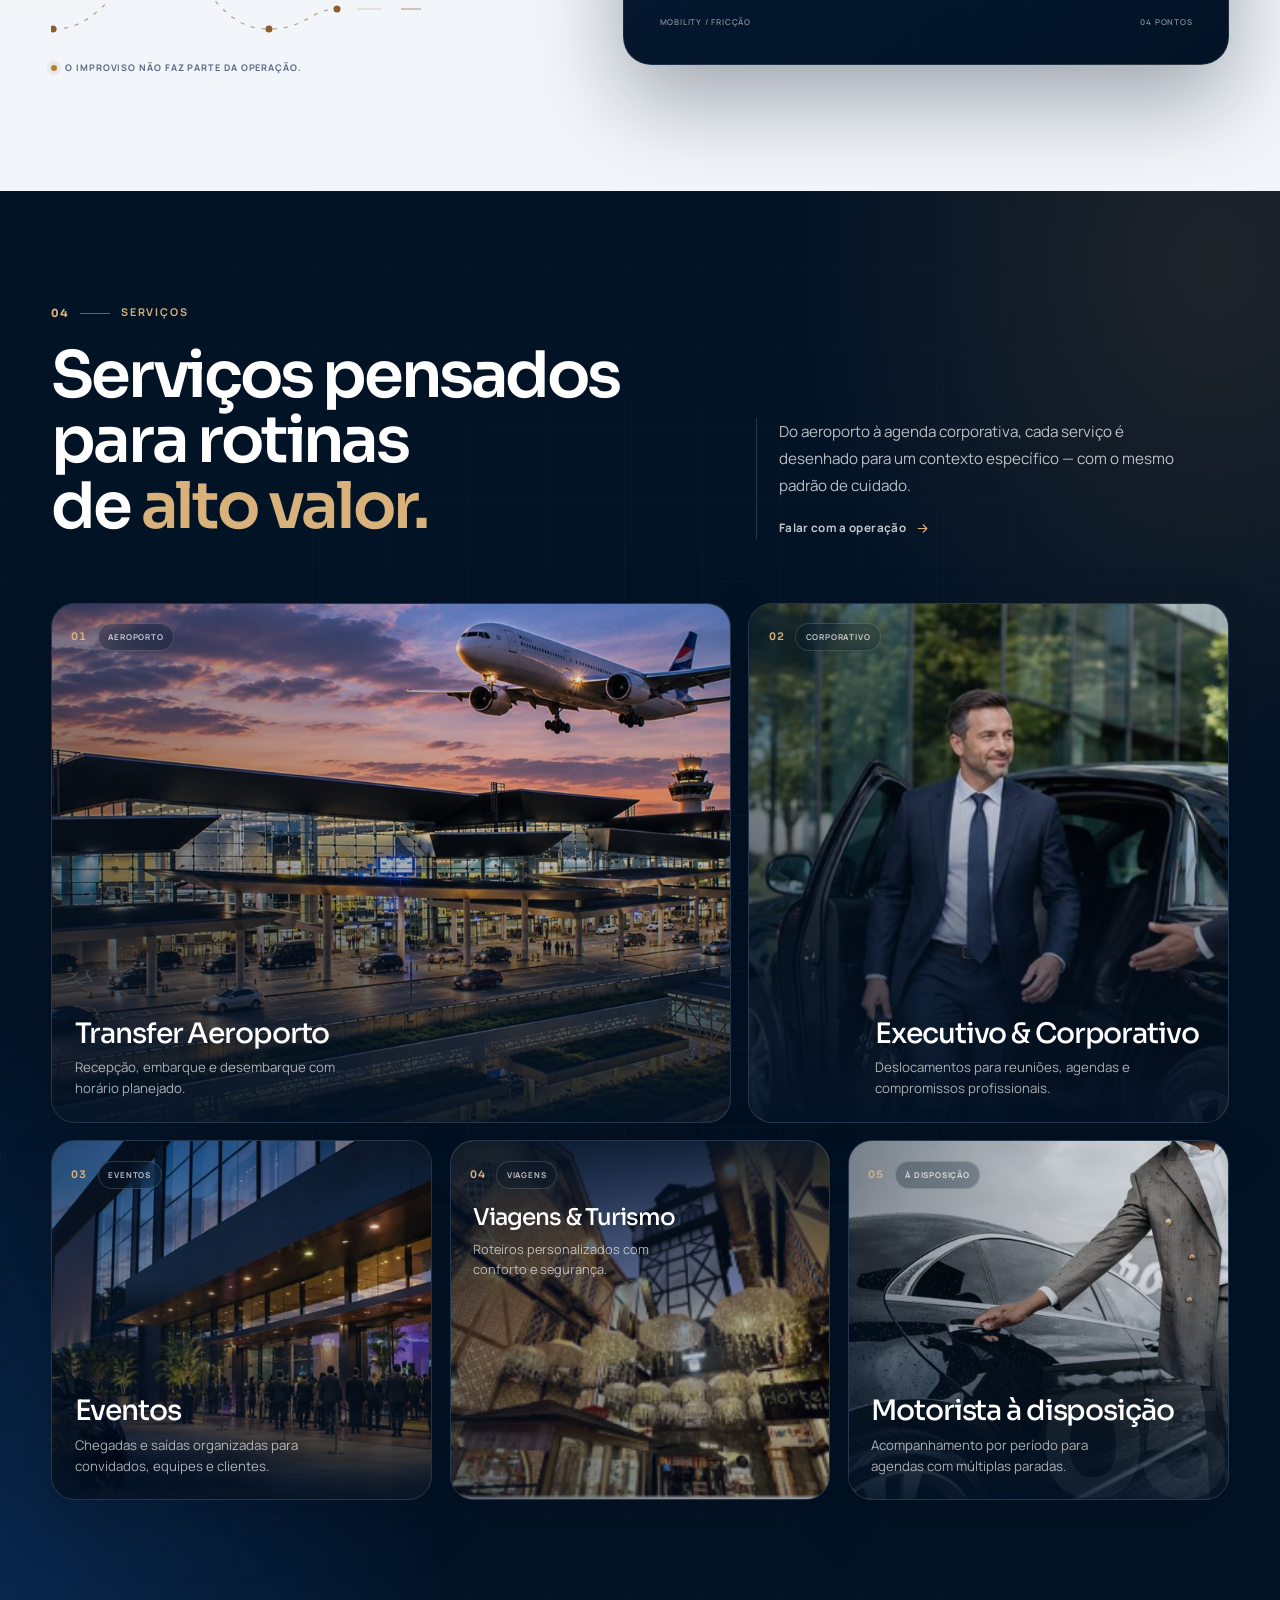
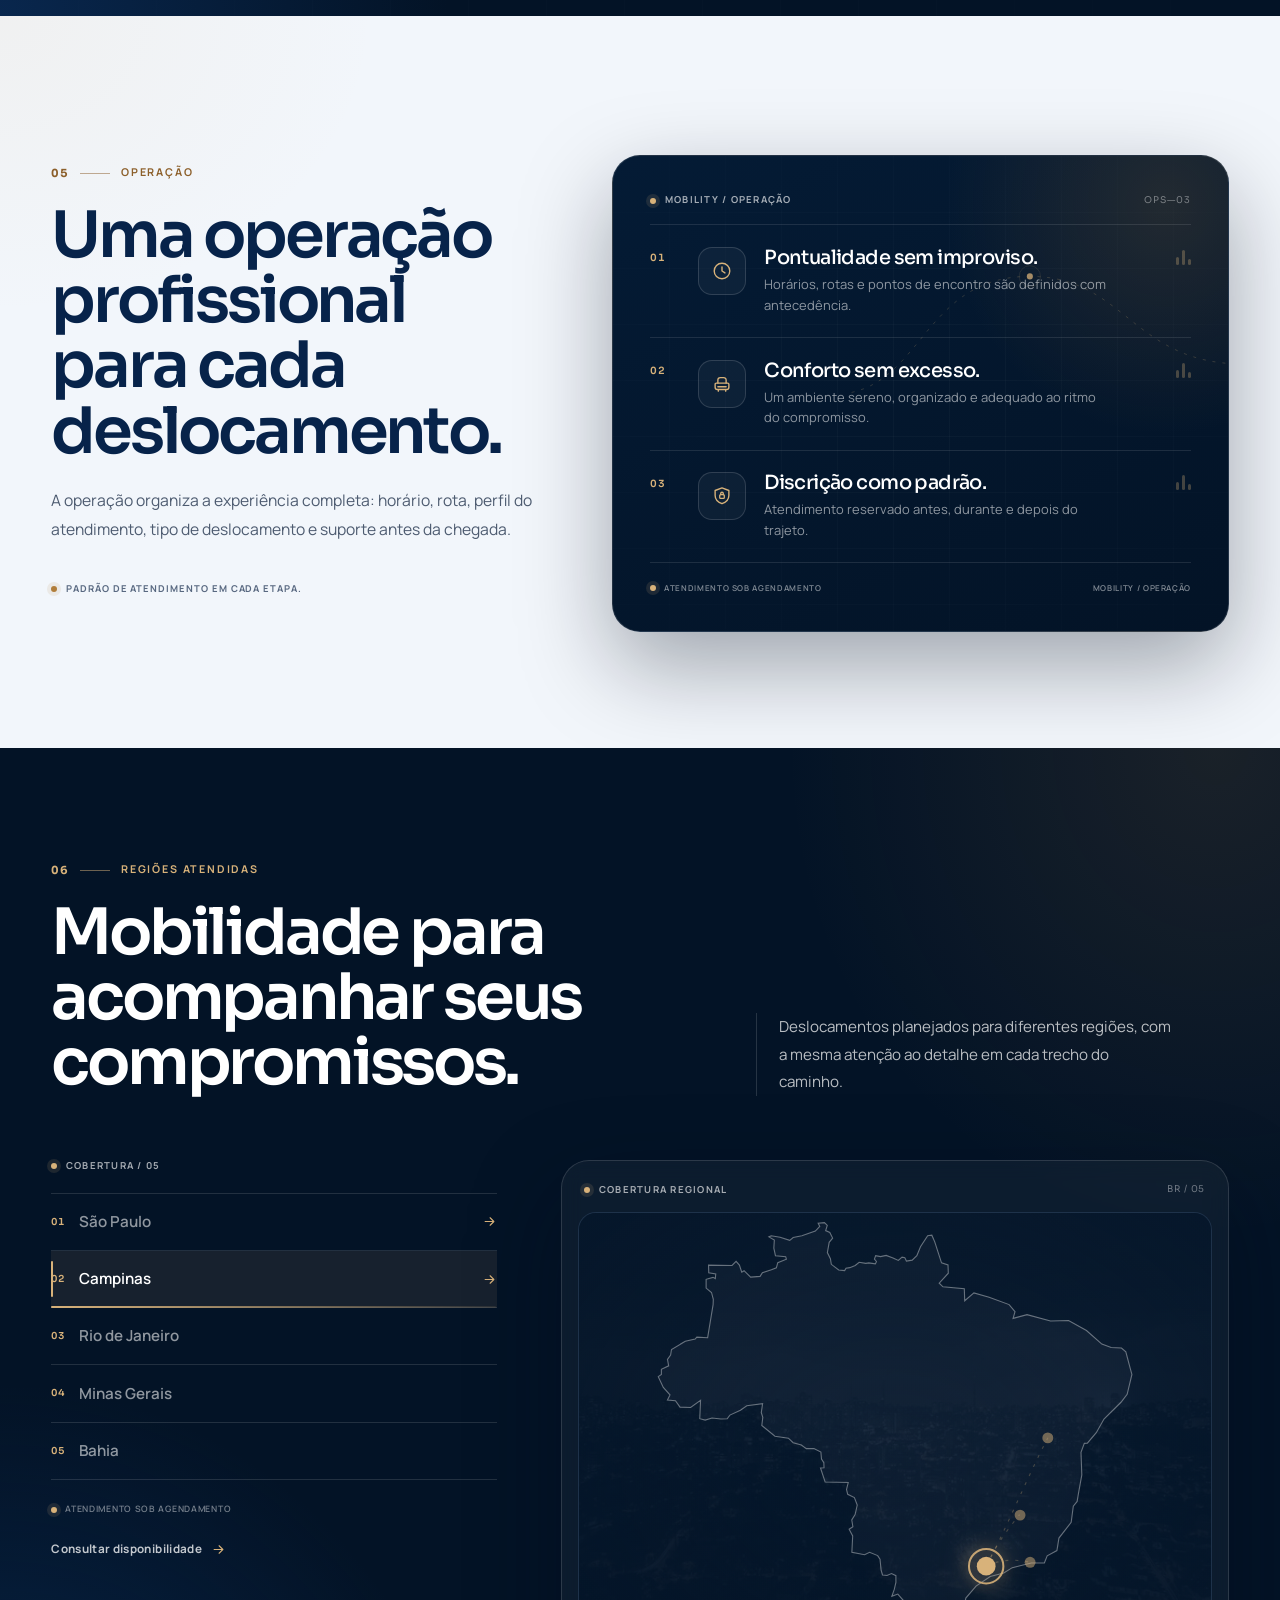
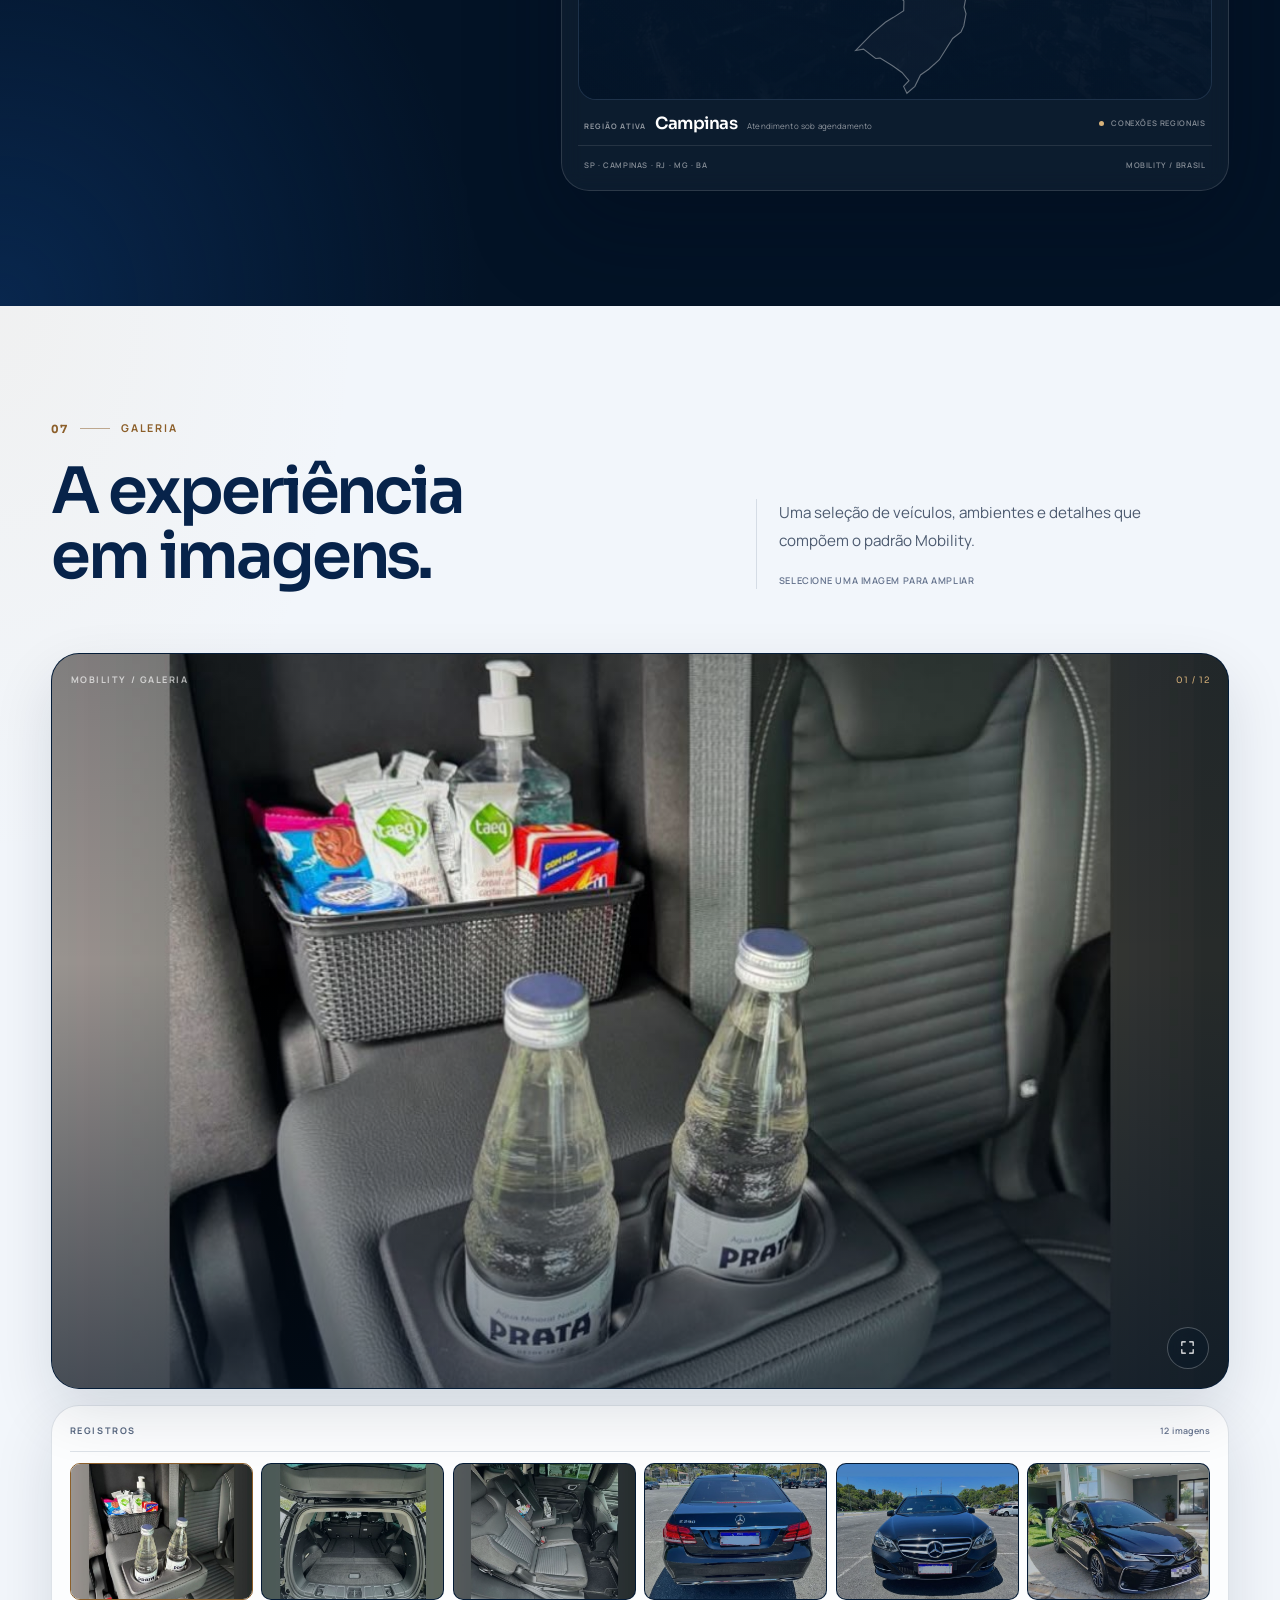
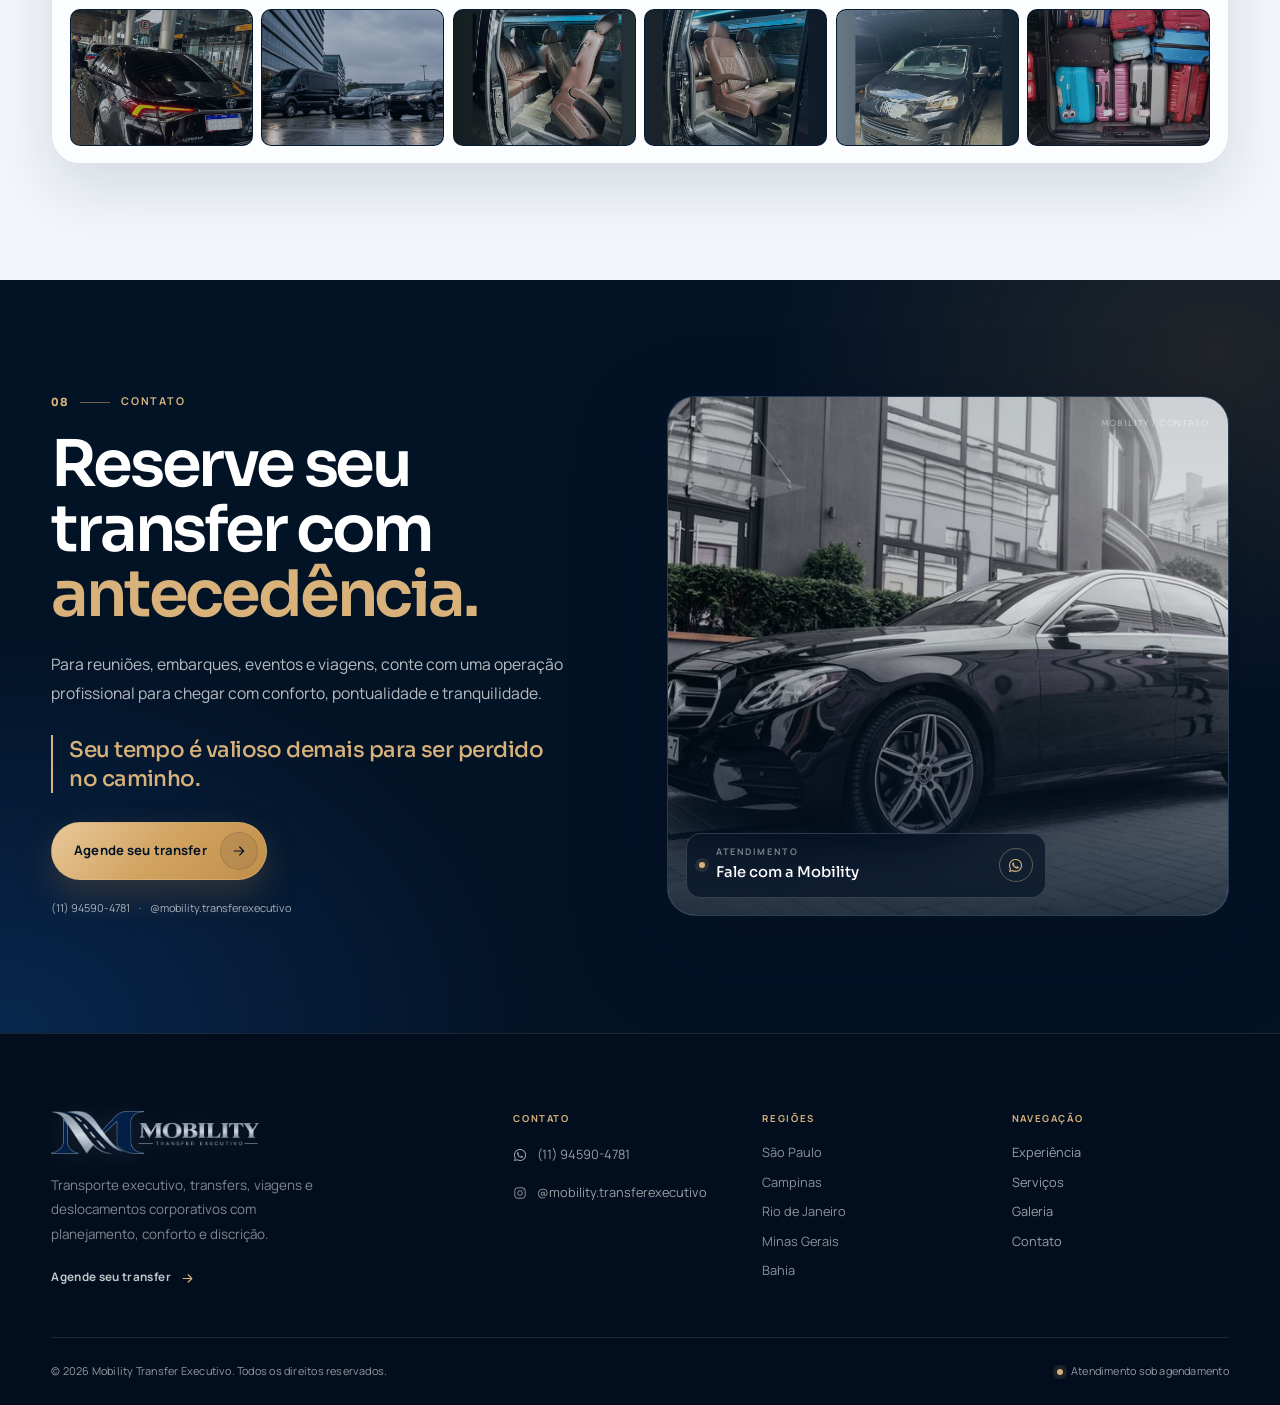
==== commit 87070429: "Remove sobreposicao sobre a imagem de eventos" ====
--- a/index.html
+++ b/index.html
@@ -36,7 +36,7 @@
   <!-- IMAGEM PRINCIPAL — preload para melhorar o LCP. -->
   <link rel="preload" as="image" href="assets/img/fotohero.jpeg" fetchpriority="high">
 
-  <link rel="stylesheet" href="assets/css/styles.css?v=20261105-17">
+  <link rel="stylesheet" href="assets/css/styles.css?v=20261106-1">
 
   <script>
     document.documentElement.classList.remove('no-js');
@@ -737,7 +737,7 @@
               <span class="service-index">03</span>
               <span class="service-tag">Eventos</span>
             </div>
-            <div class="service-content service-content--glass">
+            <div class="service-content">
               <h3>Eventos</h3>
               <p>Chegadas e saídas organizadas para convidados, equipes e clientes.</p>
             </div>
--- a/assets/css/styles.css
+++ b/assets/css/styles.css
@@ -883,13 +883,7 @@
 .service-card--corporate { grid-column: span 5; min-height: 520px; }
 .service-card--corporate .service-content { right: 1.4rem; left: auto; width: min(78%, 330px); }
 .service-card--events, .service-card--travel, .service-card--driver { grid-column: span 4; min-height: 360px; }
-.service-content--glass {
-  right: 0.9rem; bottom: 0.9rem; left: 0.9rem; max-width: none; padding: 1rem;
-  border: 1px solid rgba(255, 255, 255, 0.14); border-radius: 15px;
-  background: rgba(3, 19, 38, 0.58); -webkit-backdrop-filter: blur(14px); backdrop-filter: blur(14px);
-}
-.service-content--glass h3 { font-size: 1.35rem; }
-.service-content--glass p { font-size: 0.78rem; }
+.service-card--events .service-content { text-shadow: 0 2px 18px rgba(3, 19, 38, 0.6); }
 .service-card--travel .service-shade {
   background: linear-gradient(180deg, rgba(3, 19, 38, 0.9) 0%, rgba(3, 19, 38, 0.2) 58%, rgba(3, 19, 38, 0.4) 100%),
     linear-gradient(90deg, rgba(3, 19, 38, 0.4), transparent 70%);
@@ -1570,7 +1564,6 @@
   .service-card--feature { min-height: 390px; }
   .service-content h3 { font-size: 1.55rem; }
   .service-content p { font-size: 0.8rem; }
-  .service-content--glass h3 { font-size: 1.35rem; }
   .service-content--top { top: 3.6rem; }
   .ops-panel { padding: 1.15rem; }
   .ops-item { grid-template-columns: 22px 40px minmax(0, 1fr); gap: 0.7rem; }
@@ -1622,7 +1615,6 @@
   .ops-panel { padding: 0.95rem; }
   .service-top { top: 0.9rem; right: 0.9rem; left: 0.9rem; }
   .service-content { right: 1rem; bottom: 1rem; left: 1rem; }
-  .service-content--glass { right: 0.7rem; bottom: 0.7rem; left: 0.7rem; }
   .footer-brand-col > p { font-size: 0.8rem; }
   .footer-links a, .footer-links--plain li { font-size: 0.76rem; }
   .map-live-note { display: none; }
